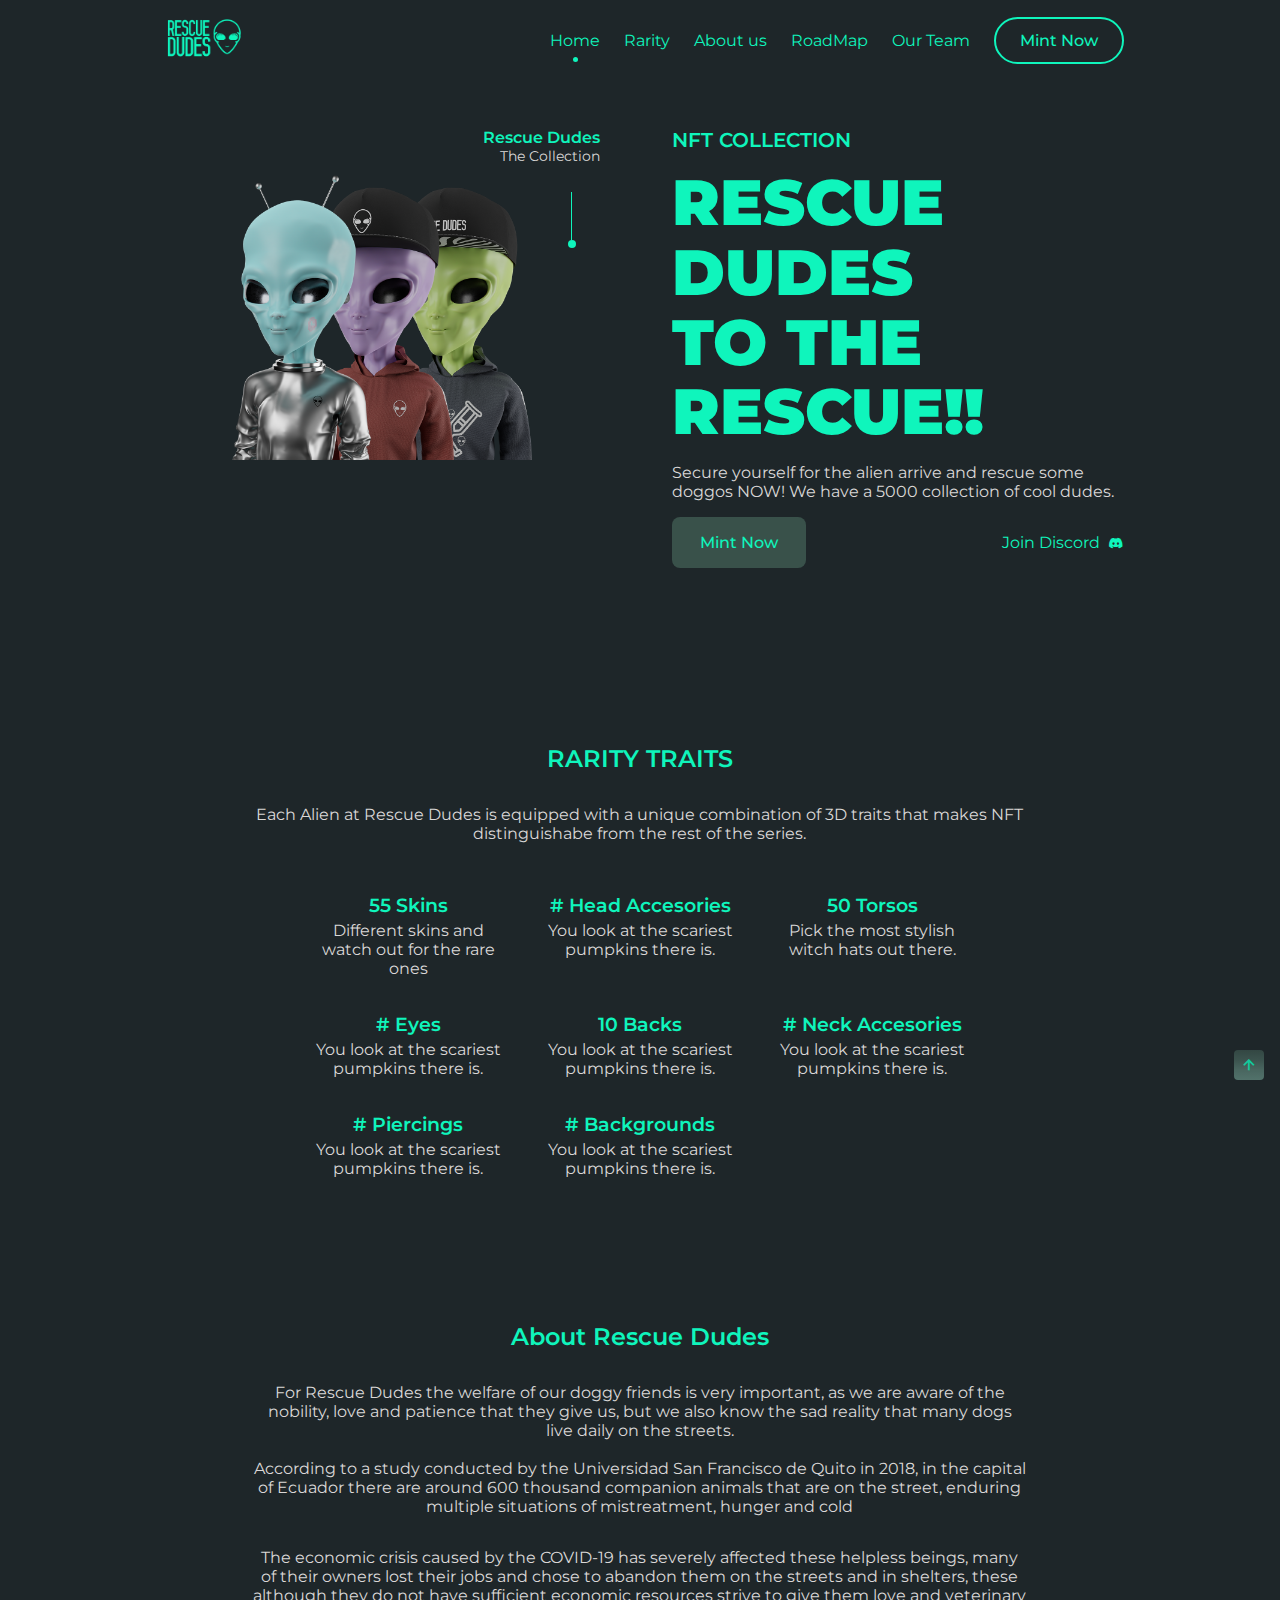
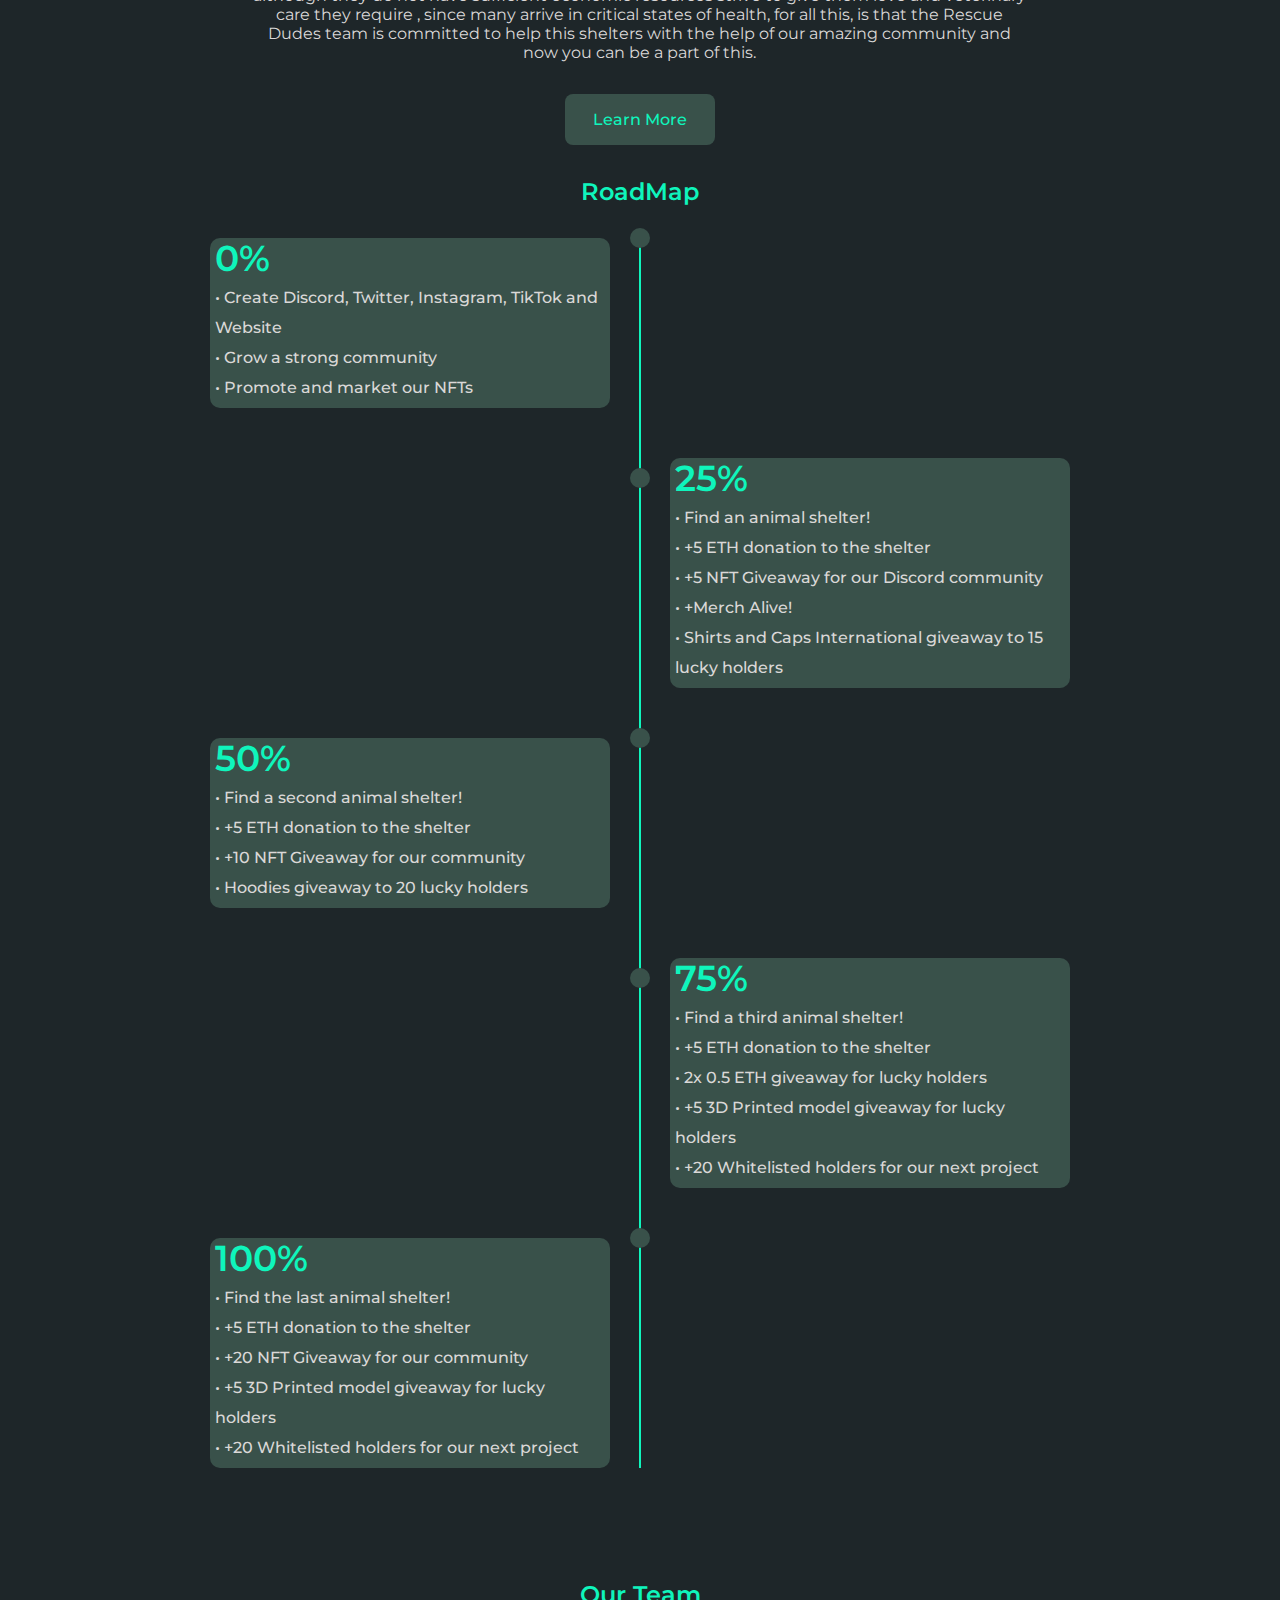
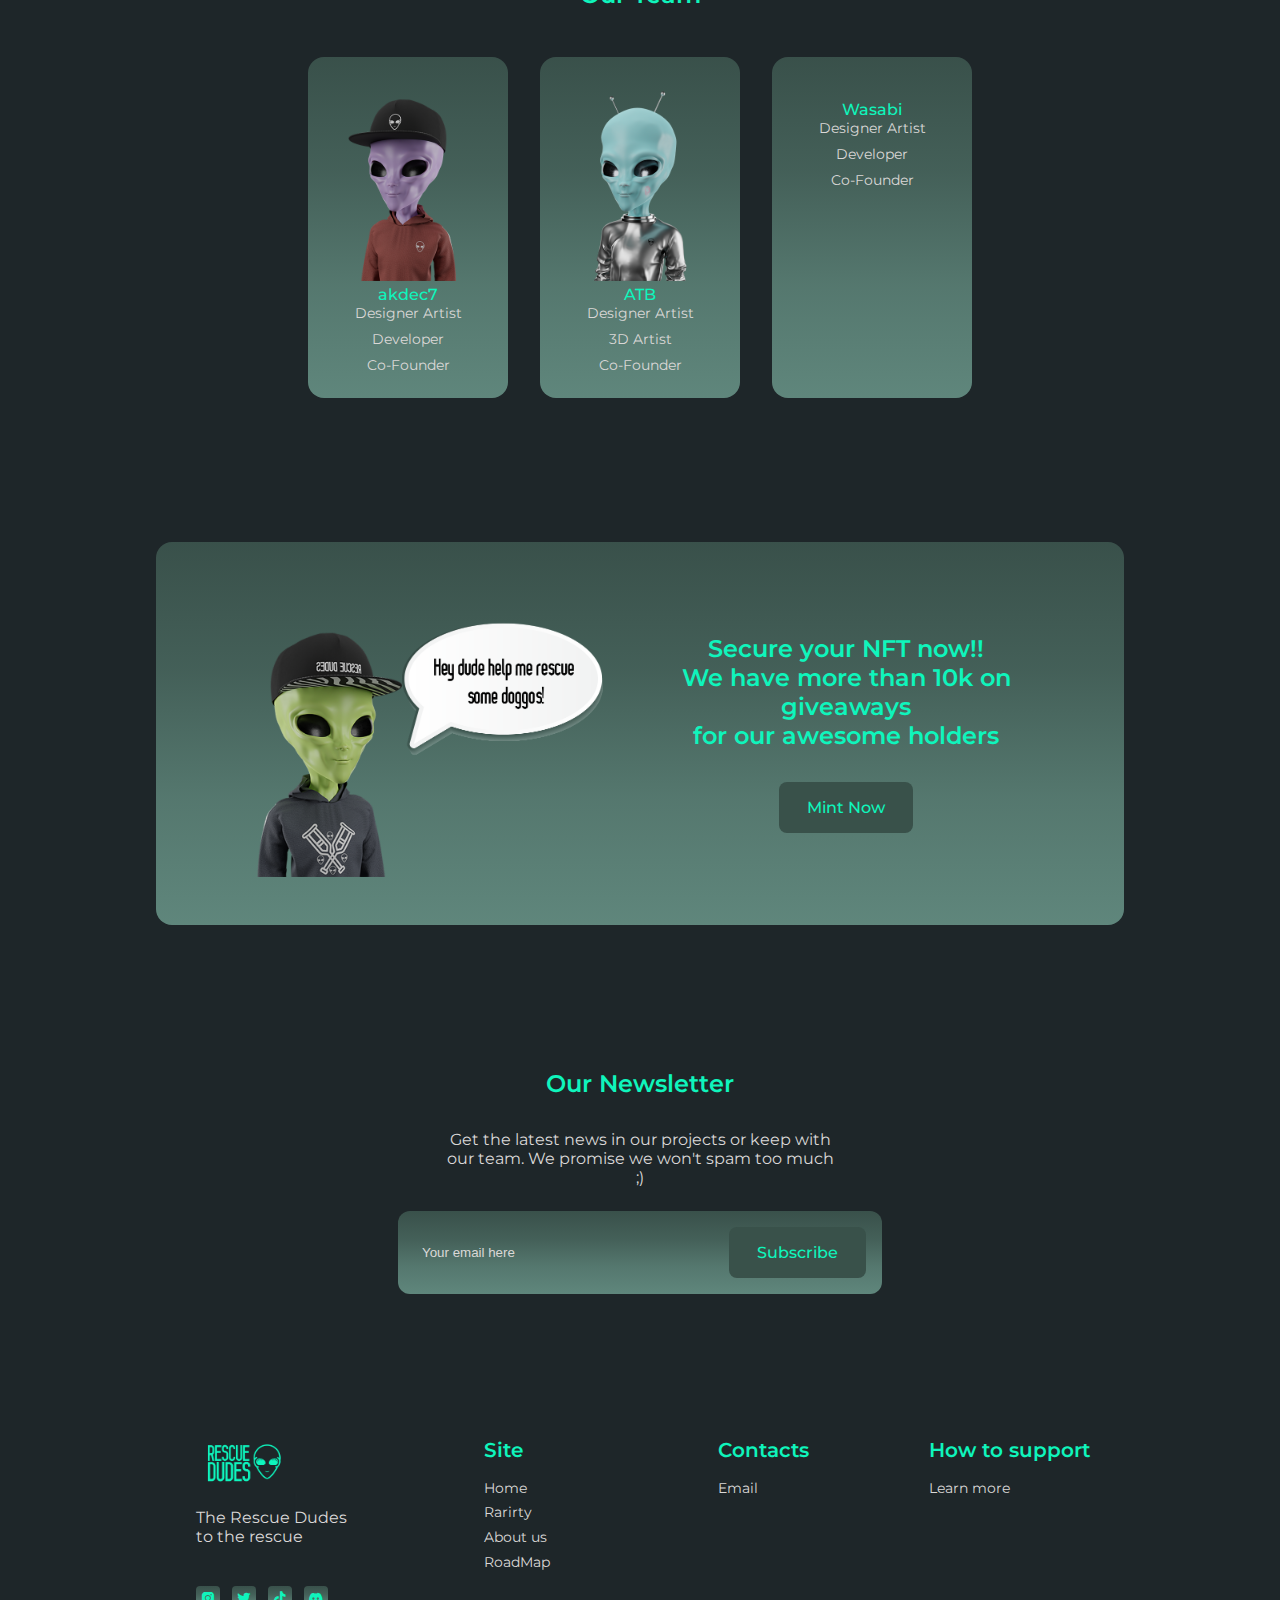
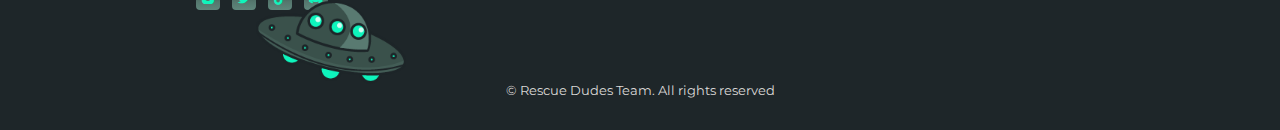
==== index.html @ 00144ed1 "Commited code to the whole page fixed CSS and added JS scripts" ====
<!DOCTYPE html>
    <html lang="en">
    <head>
        <meta charset="UTF-8">
        <meta name="viewport" content="width=device-width, initial-scale=1.0">

        <!--=============== FAVICON ===============-->
        <link rel="shortcut icon" href="assets/img/favicon.png" type="image/x-icon">

        <!--=============== BOXICONS ===============-->
        <link rel="stylesheet" href="https://cdn.jsdelivr.net/npm/boxicons@latest/css/boxicons.min.css">

        <!--=============== SWIPER CSS ===============-->
        <link rel="stylesheet" href="assets/css/swiper-bundle.min.css">

        <!--=============== CSS ===============-->
        <link rel="stylesheet" href="assets/css/styles.css">

        <title>Rescue Dudes NFT - Save the Doggos</title>
    </head>
    <body>
        <!--==================== HEADER ====================-->
        <header class="header" id="header">
          <nav class="nav container">
            <a href="#" class="nav_logo">
              <img src="assets/img/rd_logo1.png" alt="" class="nav_logo-img">
            </a>

            <div class="nav_menu" id="nav-menu">

              <ul class="nav_list">
                <li class="nav_item">
                  <a href="#home" class="nav_link active-link">Home</a>
                </li>
                <li class="nav_item">
                  <a href="#rarity" class="nav_link">Rarity</a>
                </li>
                <li class="nav_item">
                  <a href="#about" class="nav_link">About us</a>
                </li>
                <li class="nav_item">
                  <a href="#roadmap" class="nav_link">RoadMap</a>
                </li>
                <li class="nav_item">
                  <a href="#team" class="nav_link">Our Team</a>
                </li>

                <a href="#" class="button button--ghost">Mint Now</a>
              </ul>

              <div class="nav_close" id="nav-close">
                <i class='bx bx-menu'></i>
              </div>

              <img src="assets/img/nav-img-rd.png" alt="" class="nav_img">

            </div>

            <div class="nav_toggle" id="nav-toggle">
              <i class='bx bx-menu'></i>
            </div>

          </nav>
        </header>

        <main class="main">
            <!--==================== HOME ====================-->
            <section class="home container" id="home">
              <div class="swiper home-swiper">
                  <div class="swiper-wrapper">
                        <section class="swiper-slide">
                            <div class="home_content grid">
                                <div class="home_group">
                                  <img src="assets/img/home-slide1.png" alt="3 rescue Dudes" class="home_img">
                                  <div class="home_indicator"></div>
                                  <div class="home_details-img">
                                    <h4 class="home-details-title">Rescue Dudes</h4>
                                    <span class="home_details-subtitle">The Collection</span>
                                  </div>
                                </div>
                                <div class="home_data">
                                  <h3 class="home_subtitle">NFT Collection</h3>
                                  <h1 class="home_title">RESCUE <br> DUDES <br> TO THE RESCUE!!</h1>
                                  <p class="home_description">Secure yourself for the alien arrive and 
                                    rescue some doggos NOW! We have a 5000 collection of cool dudes.</p>
                                  
                                  <div class="home_buttons">
                                    <a href="#" class="button">Mint Now</a>
                                     <a href="https://discord.com/invite/USWNwmCk5Q" target="_blank" class="button-link button-flex">
                                      Join Discord
                                      <i class='bx bxl-discord-alt'></i> 
                                    </a>

                                  </div>
                                </div>
                            </div>
                        </section>
                      </div>

                  <div class="swiper-pagination"></div>
              </div>
            </section>

            <!--==================== RARITY ====================-->
            <section class="section category" id="rarity">
              <h2 class="section_title">RARITY TRAITS</h2>
              
                <div class="about_container container grid">
                  <div class="about_data">
                    <p class="about_description">Each Alien at Rescue Dudes is equipped with a unique combination 
                       of 3D traits that makes NFT distinguishabe from the rest of the series.
                    </p>
                  </div>
                </div>

              <div class="category_container container grid">
                <div class="category_data">
                  <img src="assets/img/placeholder-trait.png" alt="" class="category_img">
                  <h3 class="category_title">55 Skins</h3>
                  <p class="category_description">Different skins and watch out for the rare ones</p>
                </div>

                <div class="category_data">
                  <img src="assets/img/placeholder-trait.png" alt="" class="category_img">
                  <h3 class="category_title"># Head Accesories</h3>
                  <p class="category_description">You look at the scariest pumpkins there is.</p>
                </div>

                <div class="category_data">
                  <img src="assets/img/placeholder-trait.png" alt="" class="category_img">
                  <h3 class="category_title">50 Torsos</h3>
                  <p class="category_description">Pick the most stylish witch hats out there.</p>
                </div>

                <div class="category_data">
                  <img src="assets/img/placeholder-trait.png" alt="" class="category_img">
                  <h3 class="category_title"># Eyes</h3>
                  <p class="category_description">You look at the scariest pumpkins there is.</p>
                </div>

                <div class="category_data">
                  <img src="assets/img/placeholder-trait.png" alt="" class="category_img">
                  <h3 class="category_title">10 Backs</h3>
                  <p class="category_description">You look at the scariest pumpkins there is.</p>
                </div>

                <div class="category_data">
                  <img src="assets/img/placeholder-trait.png" alt="" class="category_img">
                  <h3 class="category_title"># Neck Accesories</h3>
                  <p class="category_description">You look at the scariest pumpkins there is.</p>
                </div>

                <div class="category_data">
                  <img src="assets/img/placeholder-trait.png" alt="" class="category_img">
                  <h3 class="category_title"># Piercings</h3>
                  <p class="category_description">You look at the scariest pumpkins there is.</p>
                </div>

                <div class="category_data">
                  <img src="assets/img/placeholder-trait.png" alt="" class="category_img">
                  <h3 class="category_title"># Backgrounds</h3>
                  <p class="category_description">You look at the scariest pumpkins there is.</p>
                </div>

              </div>
            </section>

            <!--==================== ABOUT ====================-->
            <section class="section about" id="about">
              <div class="about_container container grid">
                <div class="about_data">
                  <h2 class="section_title about_title">About Rescue Dudes</h2>
                  <p class="about_description">For Rescue Dudes the welfare of our doggy friends is very important, as we are aware of the nobility, love and patience that they give us, but we also know the sad reality that many dogs live daily on the streets.<br><br>According to a study conducted by the Universidad San Francisco de Quito in 2018, in the capital of 
                    Ecuador there are around 600 thousand companion animals that are on the street, enduring multiple situations of mistreatment, hunger and cold
                  </p>
                  <p class="about_description">
                    The economic crisis caused by the COVID-19 has severely affected these helpless beings, many of their owners lost their jobs and chose to abandon them on the streets and in shelters, these although they do not have sufficient economic resources strive to give them love and veterinary care they require , since many arrive
                     in critical states of health, for all this, is that the Rescue Dudes team is committed to help this shelters 
                     with the help of our amazing community and now you can be a part of this.
                  </p>
                  <a href="#" class="button">Learn More</a>
                </div>

                
              </div>
            </section>

            <!--==================== ROADMAP ===========================-->
            <section class="roadmap_section" id="roadmap">
            <h1 class="section_title about_title">RoadMap</h1>
            <div class="container_roadmap">
              
              <div class="roadmap">
                <ul>
                  <li>
                    <div class="roadmap_content">
                      <h2>0%</h2>
                  
                        <p>• Create Discord, Twitter, Instagram, TikTok and Website</p>
                        <p>• Grow a strong community</p>
                        <p>• Promote and market our NFTs</p>
                      
                    </div>
                  </li>

                    <li>
                    <div class="roadmap_content">
                      <h2>25%</h2>
                        <p>• Find an animal shelter!</p>
                        <p>• +5 ETH donation to the shelter</p>
                        <p>• +5 NFT Giveaway for our Discord community</p>
                        <p>• +Merch Alive!</p>
                        <p>• Shirts and Caps International giveaway to 15 lucky holders</p> 
                    </div>
                    </li>

                    <li>
                    <div class="roadmap_content">
                      <h2>50%</h2>
                        <p>• Find a second animal shelter!</p>
                        <p>• +5 ETH donation to the shelter</p>
                        <p>• +10 NFT Giveaway for our community</p>
                        <p>• Hoodies giveaway to 20 lucky holders</p>
                    </div>
                    </li> 
                    
                    <li>
                    <div class="roadmap_content">
                      <h2>75%</h2>
                        <p>• Find a third animal shelter!</p>
                        <p>• +5 ETH donation to the shelter</p>
                        <p>• 2x 0.5 ETH giveaway for lucky holders</p> 
                        <p>• +5 3D Printed model giveaway for lucky holders</p> 
                        <p>• +20 Whitelisted holders for our next project</p>            
                    </div>
                    </li>

                    <li>
                    <div class="roadmap_content">
                      <h2>100%</h2>
                        <p>• Find the last animal shelter!</p>
                        <p>• +5 ETH donation to the shelter</p>
                        <p>• +20 NFT Giveaway for our community</p>
                        <p>• +5 3D Printed model giveaway for lucky holders</p>
                        <p>• +20 Whitelisted holders for our next project</p>
                    </div>
                  </li>

                </ul>
              </div>
            </div>
          </section>
            <!--==================== OUR TEAM ====================-->
            <section class="section trick" id="team">
                <h2 class="section_title">Our Team</h2>

                <div class="trick_container container grid">
                    <div class="trick_content">
                      <img src="assets/img/akdec7.png" alt="" class="trick_img">
                      <h3 class="trick_title">akdec7</h3>
                      <span class="trick_subtitle">Designer Artist</span>
                      <span class="trick_subtitle">Developer</span>
                      <span class="trick_subtitle">Co-Founder</span>
                      

                      <button class="button trick_button">
                        <a class=""href="https://twitter.com/akdec7" target="_blank"><i class='bx bxl-twitter'></i></a>
                      </button>
                    </div>

                    <div class="trick_content">
                      <img src="assets/img/ATB.png" alt="" class="trick_img">
                      <h3 class="trick_title">ATB</h3>
                      <span class="trick_subtitle">Designer Artist</span>
                      <span class="trick_subtitle">3D Artist</span>
                      <span class="trick_subtitle">Co-Founder</span>

                      <button class="button trick_button">
                         <i class='bx bxl-twitter' ></i>
                      </button>
                    </div>

                    <div class="trick_content">
                      <img src="assets/img/wasabi.png" alt="" class="trick_img">
                      <h3 class="trick_title">Wasabi</h3>
                      <span class="trick_subtitle">Designer Artist</span>
                      <span class="trick_subtitle">Developer</span>
                      <span class="trick_subtitle">Co-Founder</span>

                      <button class="button trick_button">
                        <i class='bx bxl-twitter'></i>
                      </button>
                    </div>
                     
                
                    
                </div>
            </section>

            <!--==================== DISCOUNT ====================-->
            <section class="section discount">
              <div class="discount_container container grid">
                  <div class="discount_data">
                    <h2 class="discount_title">Secure your NFT now!! <br> We have more than 10k on giveaways<br> for our awesome holders</h2>
                    <a href="#" class="button">Mint Now</a>
                  </div>
                  <img src="assets/img/cta-1.png" alt="" class="discount_img">
              </div>
            </section>

            <!--==================== OUR NEWSLETTER ====================-->
            <section class="section newsletter">
              <div class="newsletter_container container">
                <h2 class="section_title">Our Newsletter</h2>
                <p class="newsletter_description">
                  Get the latest news in our projects or keep with our team. 
                  We promise we won't spam too much ;)
                </p>

                <form action="" class="newsletter_form">
                  <input type="email" placeholder="Your email here" class="newsletter_input">
                  <button class="button">Subscribe</button>
                </form>
              </div>
            </section>
        </main>

        <!--==================== FOOTER ====================-->
        <footer class="footer section">
          <div class="footer_container container grid">
            <div class="footer_content">
               <a href="#home" class="footer_logo">
                 <img src="assets/img/rd_logo1.png" alt="" class="footer_logo-img">
               </a>

               <p class="footer_description">The Rescue Dudes <br>to the rescue</p>
               
               <div class="footer_social">

                 <a href="" target="_blank" class="footer_social-link">
                  <i class='bx bxl-instagram-alt'></i>
                 </a>

                 <a href="" target="_blank" class="footer_social-link">
                  <i class='bx bxl-twitter'></i>
                 </a>

                 <a href="" target="_blank" class="footer_social-link">
                  <i class='bx bxl-tiktok'></i>
                 </a>

                 <a href="" target="_blank" class="footer_social-link">
                  <i class='bx bxl-discord-alt'></i>
                 </a>

               </div>
            </div>
            <div class="footer_content">
              <h3 class="footer_title">Site</h3>

              <ul class="footer_links">
                
                <li>
                    <a href="#" class="footer_link">Home</a>
                </li>

                <li>
                  <a href="#" class="footer_link">Rarirty</a>
                </li>

                <li>
                  <a href="#" class="footer_link">About us</a>
                </li>

              <li>
                <a href="#" class="footer_link">RoadMap</a>
              </li>
              </ul>

              
            </div>
            <div class="footer_content">
              <h3 class="footer_title">Contacts</h3>

              <ul class="footer_links">
                
                <li>
                    <a href="#" class="footer_link">Email</a>
                </li>
              </ul>

              
            </div>

            <div class="footer_content">
              <h3 class="footer_title">How to support</h3>

              <ul class="footer_links">
                
                <li>
                    <a href="#" class="footer_link">Learn more</a>
                </li>
              </ul>

              
            </div>
          </div>

          <span class="footer_copy">&#169; Rescue Dudes Team. All rights reserved</span>
               <img src="assets/img/footer-img2.png" alt="" class="footer_img-two">
        </footer>

        <!--=============== SCROLL UP ===============-->
        <a href="#" class="scrollup" id="scroll-up">
          <i class='bx bx-up-arrow-alt scrollup-icon' ></i>
        </a>

        <!--=============== SCROLL REVEAL ===============-->
        <script src=""></script>

        <!--=============== SWIPER JS ===============-->
        <script src="assets/js/swiper-bundle.min.js"></script>

        <!--=============== MAIN JS ===============-->
        <script src="assets/js/main.js"></script>
    </body>
</html>
---- assets/css/styles.css ----
/*=============== GOOGLE FONTS ===============*/
@import url('https://fonts.googleapis.com/css2?family=Montserrat:wght@400;500;600;900&display=swap');

/*=============== VARIABLES CSS ===============*/
:root {
  --header-height: 3.5rem;

  /*========== Colors ==========*/
  --hue: 14;
  --first-color: hsl(164, 17%, 27%);
  --first-color-alt: hsl(164, 17%, 32%);
  --title-color: hsl(165, 92%, 51%);
  --text-color: hsl(var(--hue), 4%, 85%);
  --text-color-light: hsl(var(--hue), 4%, 55%);
  --body-color:  hsl(196, 16%, 14%);
  --container-color:linear-gradient(hsl(164, 17%, 27%), hsl(164, 17%, 32%), hsl(164, 17%, 40%), hsl(164, 17%, 45%)); 

  /*========== Font and typography ==========*/
  --body-font: 'Montserrat', sans-serif;
  --biggest-font-size: 2rem;
  --h1-font-size: 1.5rem;
  --h2-font-size: 1.25rem;
  --h3-font-size: 1rem;
  --normal-font-size: .938rem;
  --small-font-size: .813rem;
  --smaller-font-size: .75rem;

  /*========== Font weight ==========*/
  --font-medium: 500;
  --font-semi-bold: 600;
  --font-black: 900;

  /*========== Margin Bottom ==========*/
  --mb-0-25: .25rem;
  --mb-0-5: .5rem;
  --mb-0-75: .75rem;
  --mb-1: 1rem;
  --mb-1-5: 1.5rem;
  --mb-2: 2rem;
  --mb-2-5: 2.5rem;

  /*========== z index ==========*/
  --z-tooltip: 10;
  --z-fixed: 100;
}

/* Responsive typography */
@media screen and (min-width: 992px) {
  :root {
    --biggest-font-size: 4rem;
    --h1-font-size: 2.25rem;
    --h2-font-size: 1.5rem;
    --h3-font-size: 1.25rem;
    --normal-font-size: 1rem;
    --small-font-size: .875rem;
    --smaller-font-size: .813rem;
  }
}

/*=============== BASE ===============*/
*{
  box-sizing: border-box;
  padding: 0;
  margin: 0;
}

html{
  scroll-behavior: smooth;
}

body{
  margin: var(--header-height) 0 0 0;
  font-family: var(--body-font);
  font-size: var(--normal-font-size);
  background: var(--body-color);
  color: var(--text-color);
}

h1,h2,h3,h4{
  color: var(--title-color);
  font-weight: var(--font-semi-bold);
}

ul{
  list-style: none;
}

a{
  text-decoration: none;
}

img{
  max-width: 100%;
  height: auto;
}

button,
input{
  border: none;
  outline: none;
}

button{
  cursor: pointer;
  font-family: var(--body-font);
  font-size: var(--normal-font-size);
}

/*=============== REUSABLE CSS CLASSES ===============*/
.section {
  padding: 4.5rem 0 2rem;
}

.section_title{
  font-size: var(--h2-font-size);
  margin-bottom: var(--mb-2);
  text-align: center;
}

/*=============== LAYOUT ===============*/
.container{
  max-width: 968px;
  margin-left: var(--mb-1-5);
  margin-right: var(--mb-1-5);
}

.grid{
  display: grid;
}

.main{
  overflow: hidden; /*For animation*/
}

/*=============== HEADER ===============*/
.header {
  width: 100%;
  background: var(--body-color);
  position: fixed;
  top: 0;
  left: 0;
  z-index: var(--z-fixed);
}
/*=============== NAV ================*/
.nav {
  height: var(--header-height);
  display: flex;
  justify-content: space-between;
  align-items: center;
}

.nav_logo {
  display: flex;
  align-items: center;
  column-gap: .5rem;
  font-weight: var(--font-medium);
}

.nav_logo-img{
  width: 6rem;
}

.nav_link,
.nav_logo,
.nav_toggle,
.nav_close {
  color: var(--title-color);
}

.nav_toggle{
  font-size: 1.25rem;
  cursor: pointer;
}

@media screen and (max-width: 767px) {
  .nav_menu{
    position: fixed;
    width: 100%;
    background: var(--container-color);
    top: -150%;
    left: 0;
    padding: 3.5rem 0;
    transition: .4s;
    z-index: var(--z-fixed);
    border-radius: 0 0 1.5rem 1.5rem;
  }
}

.nav_img {
  width: 100px;
  position: absolute;
  top: 0;
  left: 0;
}

.nav_close {
  font-size: 1.8rem;
  position: absolute;
  top: .5rem;
  right: .7rem;
  cursor: pointer;
}

.nav_list {
  display: flex;
  flex-direction: column;
  align-items: center;
  row-gap: 1.5rem;
}

.nav_link {
  text-transform: uppercase;
  font-weight: var(--font-black);
  transition: .4s;
}

.nav_link:hover {
  color: var(--text-color);
}


/* Show menu */
.show-menu{
  top: 0;
}

/* Change background header */
.scroll-header {
  background: var(--container-color);

}

/* Active link */
.active-link {
  position: relative;
}

.active-link::before {
  content: '';
  position: absolute;
  bottom: -.75rem;
  left: 45%;
  width: 5px;
  height: 5px;
  background-color: var(--title-color);
  border-radius: 50%;

}

/*=============== HOME ===============*/
.home_content {
  row-gap: 1rem;
}

.home_group{
  display: grid;
  position: relative;
  padding-top: 2rem;
}

.home_img{
  height: 250px;
  justify-self: center; 
}

.home_indicator{
  width: 8px;
  height: 8px;
  background-color: var(--title-color);
  border-radius: 50%;
  position: absolute;
  top: 7rem;
  right: 2rem; 
}

.home_indicator::after{
  content: '';
  position: absolute;
  width: 1px;
  height: 48px;
  background-color: var(--title-color);
  top: -3rem;
  right: 45%; 
}

.home_details-img {
  position: absolute;
  right: .5rem;  
}

.home_details-title,
.home_details-subtitle {
  display: block;
  font-size: var(--small-font-size);
  text-align: right;
}

.home_subtitle{
  font-size: var(--h3-font-size);
  text-transform: uppercase;
  margin-bottom: var(--mb-1);
}

.home_title {
  font-size: var(--biggest-font-size);
  font-weight: var(--font-black);
  line-height: 109%;
  margin-bottom: var(--mb-1);
}

.home_description {
  margin-bottom: var(--mb-1);
}

.home_buttons {
  display: flex;
  justify-content: space-between;
}
/* Swiper Class */
.swiper-pagination{
  position: initial;
  margin-top: var(--mb-1);
}

.swiper-pagination-bullet{
  width: 5px;
  height: 5px;
  background-color: var(--title-color);
  opacity: 1;
}

.swiper-pagination-horizontal.swiper-pagination-bullets .swiper-pagination-bullet {

  margin: 0 .5rem;
}

.swiper-pagination-bullet-active {
  width: 1.5rem;
  height: 5px;
  border-radius: .5rem;
}
/*=============== BUTTONS ===============*/
.button {
  display: inline-block;
  background-color: var(--first-color);
  color: var(--title-color);
  padding: 1rem 1.75rem;
  border-radius: .5rem;
  font-weight: var(--font-medium);
  transition: .3s;
}

.button:hover{
  background-color: var(--first-color-alt);
}

.button_icon {
  font-size: 1.25rem;
}

.button--ghost {
  border: 2px solid;
  background-color: transparent;
  border-radius: 3rem;
  padding: .75rem 1.5rem;
}

.button--ghost:hover{
  background: none;
}

.button-link {
  color: var(--title-color);  
}

.button-flex{
  display: inline-flex;
  align-items: center;
  column-gap: .5rem; 
}

/*=============== CATEGORY ===============*/
.category_container {
  grid-template-columns: repeat(2, 1fr);
  gap: 1rem 2rem ;
}

.category_data {
  text-align: center;
}

.category_img {
  width: 120px;
  margin-bottom: var(--mb-0-75);
  transition: .3s;
}

.category_title {
  margin-bottom: var(--mb-0-25);
}

.category_data:hover .category_img {
  transform: translateY(-.5rem);

}

/*=============== ABOUT ===============*/
.about_container {
  row-gap: 2rem;
}

.about_data{
  text-align: center;
}

.about_description {
  margin-bottom: var(--mb-2);
}

.about_img {
  width: 200px;
  justify-self: center;
}

/*=============== ROADMAP ===============*/
.container_roadmap {
  width: 100%;
  display: flex;
  align-items: center;
  justify-content: center;
}

.roadmap {
  width: 80%;
  height: auto;
  max-width: 800px;
  margin: 0 auto;
  position: relative;
}
.roadmap ul li {
  padding: 5px;
  background-color: var(--first-color);
  border-radius: 10px;
  margin-bottom: 20px;
}

.roadmap ul li:last-child {
  margin-bottom: 0;
}

.roadmap_content h2 {
  font-size: var(--h1-font-size);
  font-weight: 600;
  line-height: 30px;
  margin-bottom: 10px;
}

.roadmap_content p {
  font-size: var(--normal-font-size);
  line-height: 30px;
  font-weight: var(--font-medium);
}

@media only screen and (min-width: 768px) {
  .roadmap::before {
    content: '';
    position: absolute;
    height: 100%;
    width: 2px;
    left: 50%;
    transform: translate(-50%);
    background-color: var(--title-color);
  }
  .roadmap ul li {
    width: 50%;
    margin-bottom: 50px;
    position: relative;
  }

  .roadmap ul li:nth-child(odd){
    float: left;
    clear: right;
    transform: translateX(-30px);
  }

  .roadmap ul li:nth-child(even){
    float: right;
    clear: left;
    transform: translateX(30px);
  }

  .roadmap ul li::after {
    content: '';
    position: absolute;
    height: 20px;
    width: 20px;
    background-color: var(--first-color);
    border-radius: 50%;
    top: 0; 
  }

  .roadmap ul li:nth-child(odd)::after {
    transform: translate(50%, -50%);
    right: -30px;
  }
  .roadmap ul li:nth-child(even)::after {
    transform: translate(-50%, 50%);
    left: -30px;
  }
  

} 

/*=============== OUR TEAM ===============*/
.trick_container{
  grid-template-columns: repeat(2, 1fr);
  gap: 1.5rem;
  padding-top: 1rem;
}

.trick_content {
  position: relative;
  background: var(--container-color);
  border-radius: 1rem;
  padding: 1.5rem 0 1rem 0;
  text-align: center;
  overflow: hidden;
}

.trick_img {
 
  transition: .3s;
}

.trick_subtitle,
.trick_price {
  display: block;
}

.trick_subtitle {
  font-size: var(--small-font-size);
  margin-bottom: var(--mb-0-5);
}

.trick_title,
.trick_price {
  color: var(--title-color);
  font-weight: var(--font-medium);
  font-size: var(--normal-font-size);
}

.trick_button {
  display: inline-flex;
  padding: .5rem; 
  border-radius: .25rem .25rem .75rem .25rem;
  position: absolute;
  right: -3rem;
  bottom: 0;
  color: var(--title-color);
}

.trick_button{
  font-size: 1.25rem;
  color: var(--title-color);
}

.trick_content:hover .trick_img {
  transform: translateY(-.5rem);

}

.trick_content:hover .trick_button {
  right: 0; 
}
/*=============== DISCOUNT ===============*/
.discount_container {
  background: var(--container-color);
  border-radius: 1rem;
  padding: 2.5rem 0 1.5rem;
  row-gap: .75rem;
}

.discount_data {
  text-align: center;
}

.discount_title{
  font-size: var(--h2-font-size);
  margin-bottom: var(--mb-2);
}
.discount_img {
  width: 200px;
  justify-self: center;
}
/*=============== NEWSLETTER ===============*/
.newsletter_description {
  text-align: center;
  margin-bottom: var(--mb-1-5);
}

.newsletter_form {
  background: var(--container-color);
  padding: 1rem;
  display: flex;
  justify-content: space-between;
  border-radius: .75rem;
}

.newsletter_input {
  width: 70%;
  padding: 0 .5rem;
  background: none;
  color: var(--title-color);
}

.newsletter_input::placeholder{
  color: var(--text-color);
}



/*=============== FOOTER ===============*/
.footer{
  position: relative;
  overflow: hidden;
}

.footer_img-one,
.footer_img-two{
  position: absolute;
  transition: .3s;
}

.footer_img-one{
  width: 100px;
  top: 6rem; 
  right: -2rem;
}

.footer_img-two{
  width: 150px;
  bottom: 4rem; 
  right: 4rem;
}

.footer_img-one:hover,
.footer_img-two:hover {
  transform: translateY(-.5rem);
}

.footer_container{
  row-gap: 2rem;
}

.footer_logo {
  display: flex;
  align-items: center;
  column-gap: .5rem;
  margin-bottom: var(--mb-1);
  font-weight: var(--font-medium);
  color: var(--title-color);
}

.footer_logo-img{
  width: 6rem;  
}

.footer_description {
  margin-bottom: var(--mb-2-5);
}

.footer_social{
  display: flex;
  column-gap: .75rem;
}

.footer_social-link {
  display: inline-flex;
  background: var(--container-color);
  padding: .25rem;
  border-radius: .25rem;
  color: var(--title-color);
  font-size: 1rem;
}

.footer_social-link:hover{
  background: var(--body-color);
}

.footer_title {
  font-size: var(--h3-font-size);
  margin-bottom: var(--mb-1);
}

.footer_links {
  display: grid;
  row-gap: .35rem;
}

.footer_link {
  font-size: var(--small-font-size);
  color: var(--text-color);
  transition: .3s;
}

.footer_link:hover {
  color: var(--title-color);
}

.footer_copy {
  display: block;
  text-align: center;
  font-size: var(--smaller-font-size);
  margin-top: 4.5rem;
}
/*=============== SCROLL UP ===============*/
.scrollup {
  position: fixed;
  background: var(--container-color);
  right: 1rem;
  bottom: -20%;
  display: inline-flex;
  padding: .3rem;
  border-radius: .25rem;
  z-index: var(--z-tooltip);
  opacity: .8;
  transition: .4s;  
}

.scrollup-icon {
  font-size: 1.25rem;
  color: var(--title-color);
}

.scrollup:hover {
  background: var(--container-color);
  opacity: 1;
}

/* Show Scroll Up*/
 .show-scroll{
  bottom: 3rem;
 } 

/*=============== SCROLL BAR ===============*/
::-webkit-scrollbar {
  width: 0.6rem; 
  background: #413e3e;
}

::-webkit-scrollbar-thumb {
  background: #272525;
  border-radius: .5rem;
}

/*===============  BREAKPOINTS ===============*/
/* For small devices */
@media screen and (max-width: 320px){
  .container {
    margin-left: var(--mb-1);
    margin-right: var(--mb-1);
  }

  .home_img {
    height: 200px;
  } 
  .home_buttons {
    flex-direction: column;
    width: max-content;
    row-gap: 1rem;
  }
  .category_container,
  .trick_container{
    grid-template-columns: 8fr;
    justify-content: center;
  }
  

}

/* For medium devices */
@media screen and (min-width: 576px){
  .about_container{
    grid-template-columns: .8fr;
    justify-content: center;
  }
  .newsletter_container {
    display: grid;
    grid-template-columns: .7fr;
    justify-content: center;
  }
  .newsletter_description {
padding: 0 3rem;
  }
}

@media screen and (min-width: 767px) {
  body {
    margin: 0;
  }

  .section {
    padding: 7rem 0 2rem;
  }

  .nav{
    height: calc(var(--header-height) + 1.5rem);
  }

  .nav_img,
  .nav_close,
  .nav_toggle {
    display: none;
  }

  .nav_list {
    flex-direction: row;
    column-gap: 1.5rem;
  }
  
  .nav_link {
    text-transform: initial;
    font-weight: initial;
  }

  .home_content {
    padding: 8rem 0 2rem;
    grid-template-columns: repeat(2, 1fr);
    gap: 4rem;
  }

  .home_img {
    height: 300px;
  }

  .swiper-pagination {
    margin-top: var(--mb-2);
  }

  .category_container {
    grid-template-columns: repeat(3, 200px);
    justify-content: center;
  }

  .trick_container {
    grid-template-columns: repeat(3, 200px);
    justify-content: center;
    gap: 2rem;
  }

  .discount_container {
    grid-template-columns: repeat(2, 2fr);
    justify-content: center;
    align-items: center;
    column-gap: 3rem;
    padding: 3rem 0;
}

.discount_img {
  width: 400px;
  margin-left: 6rem;
  order: -1;
}
.discount_data {
  padding-right: 6rem;
}

.newsletter_container {
  grid-template-columns: .5fr;
}

.footer_container {
  grid-template-columns: repeat(4, 1fr);
  justify-items: center;
  column-gap: 1rem;
}

.footer_img-two{
  right: initial;
  bottom: 0;
  left: 20%;
}
}


/* For large devices */
@media screen and (min-width: 992px) {
  .container {
    margin-left: auto;
    margin-right: auto;
  }
  
}
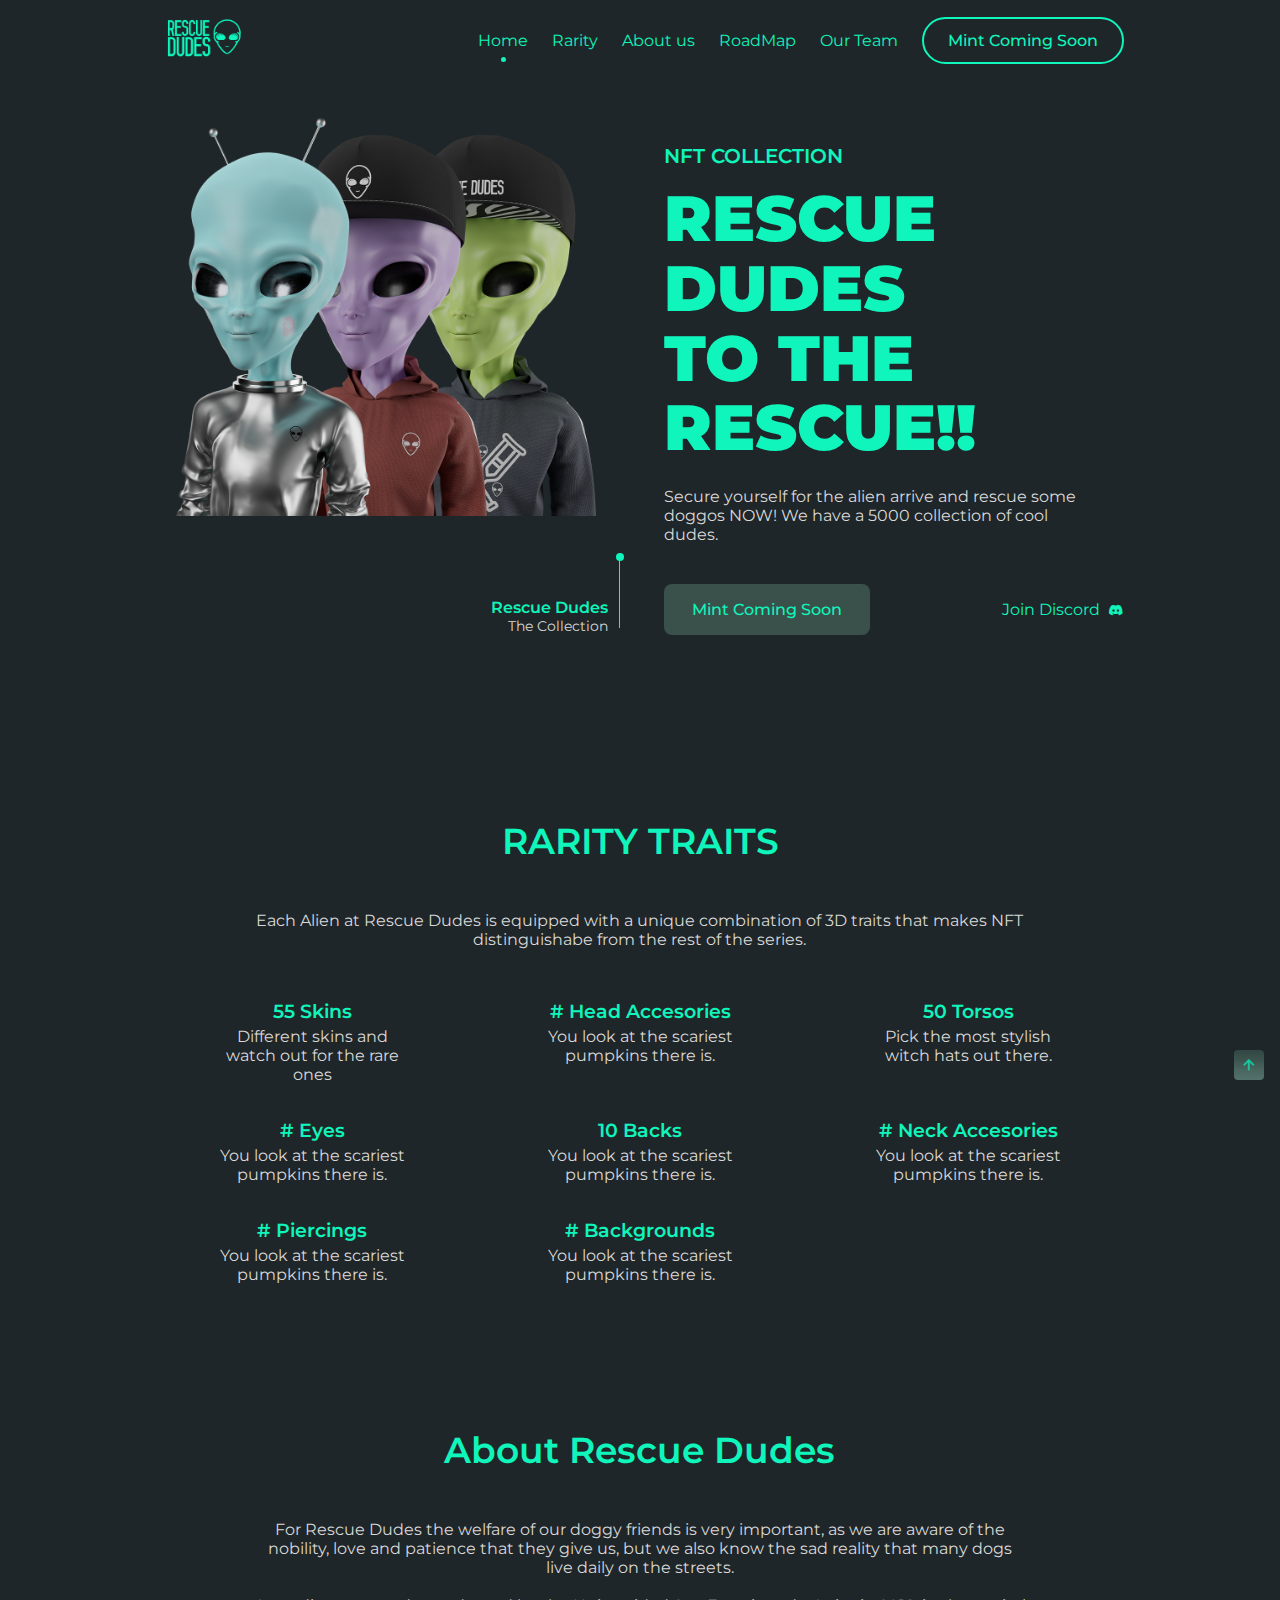
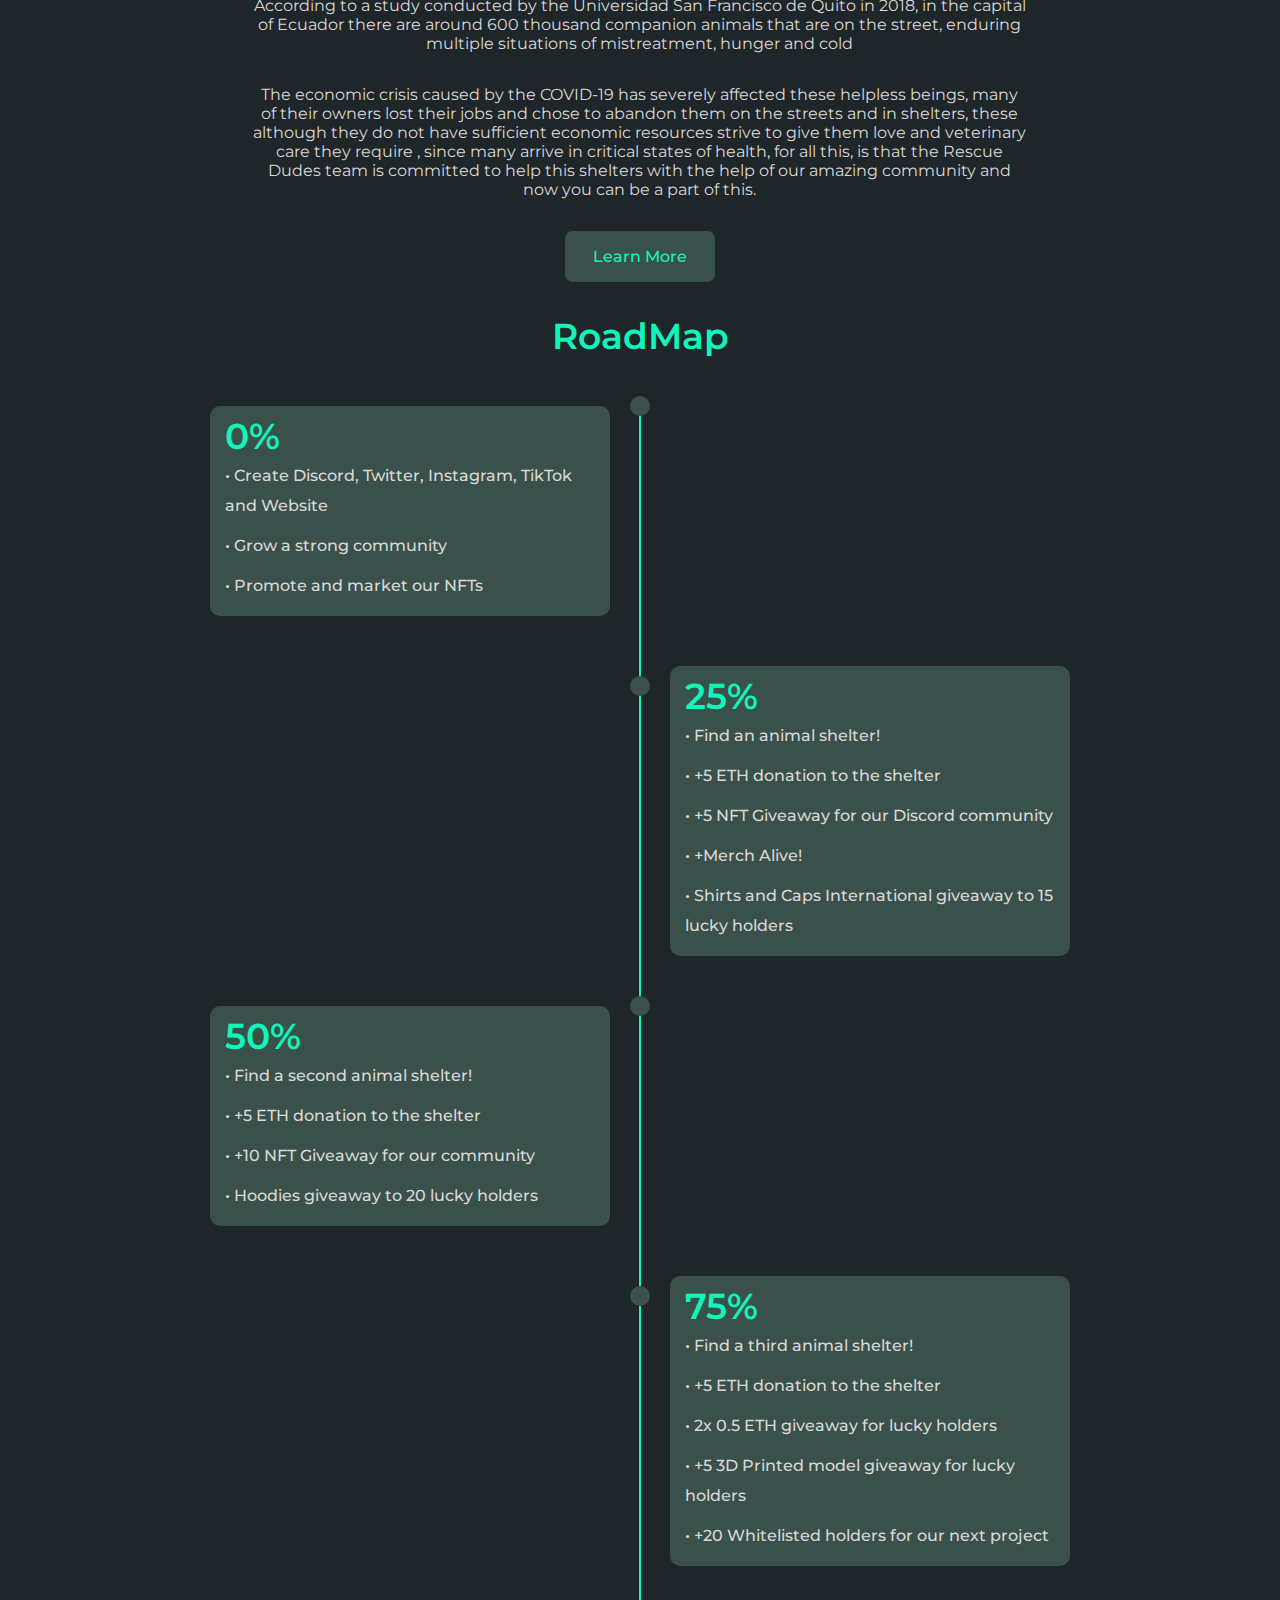
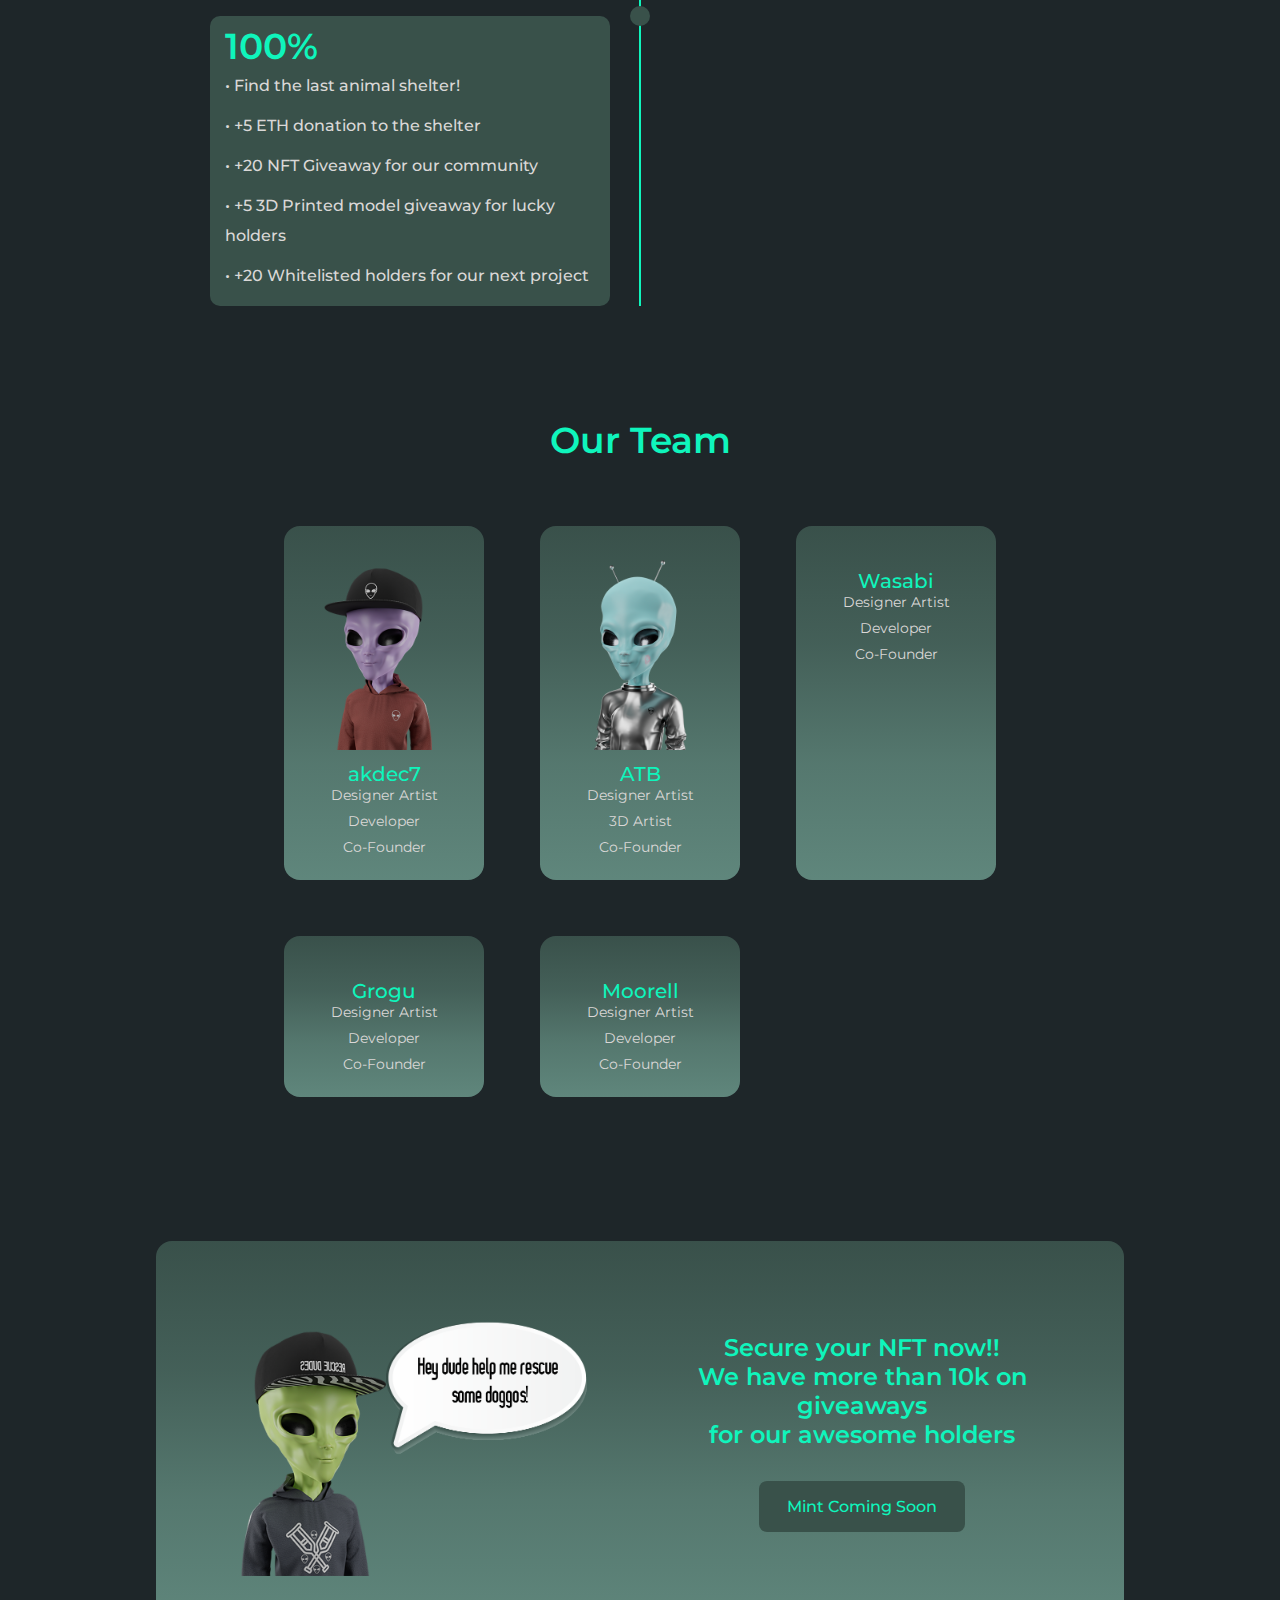
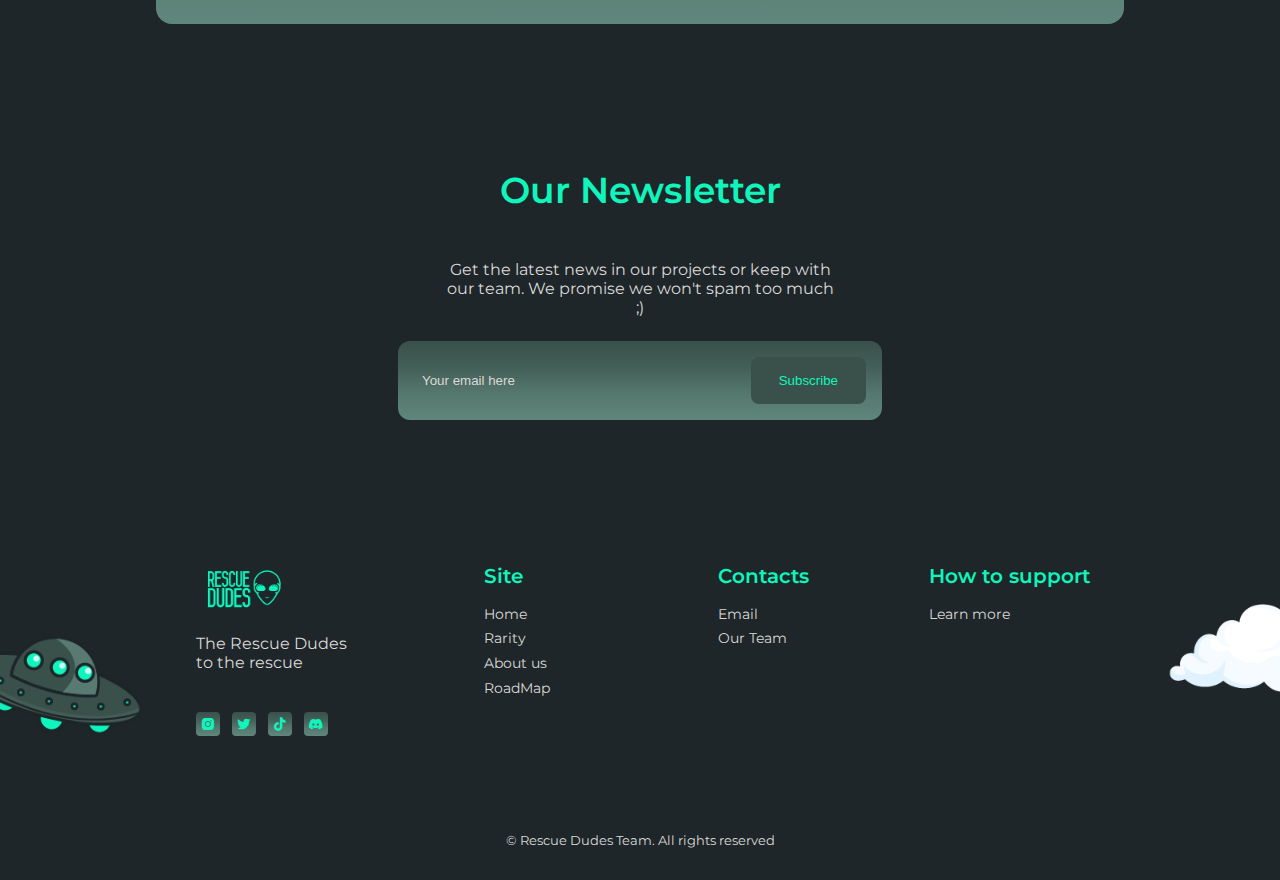
==== commit e23e37d6: "Finished page added scroll reveal" ====
--- a/index.html
+++ b/index.html
@@ -45,7 +45,7 @@
                   <a href="#team" class="nav_link">Our Team</a>
                 </li>
 
-                <a href="#" class="button button--ghost">Mint Now</a>
+                <a href="#" class="button button--ghost">Mint Coming Soon</a>
               </ul>
 
               <div class="nav_close" id="nav-close">
@@ -85,7 +85,7 @@
                                     rescue some doggos NOW! We have a 5000 collection of cool dudes.</p>
                                   
                                   <div class="home_buttons">
-                                    <a href="#" class="button">Mint Now</a>
+                                    <a href="#" class="button">Mint Coming Soon</a>
                                      <a href="https://discord.com/invite/USWNwmCk5Q" target="_blank" class="button-link button-flex">
                                       Join Discord
                                       <i class='bx bxl-discord-alt'></i> 
@@ -187,13 +187,13 @@
 
             <!--==================== ROADMAP ===========================-->
             <section class="roadmap_section" id="roadmap">
-            <h1 class="section_title about_title">RoadMap</h1>
+            <h1 class="section_title about_title roadmap_data">RoadMap</h1>
             <div class="container_roadmap">
               
               <div class="roadmap">
                 <ul>
                   <li>
-                    <div class="roadmap_content">
+                    <div class="roadmap_content_l">
                       <h2>0%</h2>
                   
                         <p>• Create Discord, Twitter, Instagram, TikTok and Website</p>
@@ -204,7 +204,7 @@
                   </li>
 
                     <li>
-                    <div class="roadmap_content">
+                    <div class="roadmap_content_r">
                       <h2>25%</h2>
                         <p>• Find an animal shelter!</p>
                         <p>• +5 ETH donation to the shelter</p>
@@ -215,7 +215,7 @@
                     </li>
 
                     <li>
-                    <div class="roadmap_content">
+                    <div class="roadmap_content_l">
                       <h2>50%</h2>
                         <p>• Find a second animal shelter!</p>
                         <p>• +5 ETH donation to the shelter</p>
@@ -225,7 +225,7 @@
                     </li> 
                     
                     <li>
-                    <div class="roadmap_content">
+                    <div class="roadmap_content_r">
                       <h2>75%</h2>
                         <p>• Find a third animal shelter!</p>
                         <p>• +5 ETH donation to the shelter</p>
@@ -236,7 +236,7 @@
                     </li>
 
                     <li>
-                    <div class="roadmap_content">
+                    <div class="roadmap_content_l">
                       <h2>100%</h2>
                         <p>• Find the last animal shelter!</p>
                         <p>• +5 ETH donation to the shelter</p>
@@ -264,10 +264,10 @@
                       
 
                       <button class="button trick_button">
-                        <a class=""href="https://twitter.com/akdec7" target="_blank"><i class='bx bxl-twitter'></i></a>
+                        <a class="button_social"href="https://twitter.com/akdec7" target="_blank"><i class='bx bxl-twitter'></i></a>
                       </button>
                     </div>
-
+                    
                     <div class="trick_content">
                       <img src="assets/img/ATB.png" alt="" class="trick_img">
                       <h3 class="trick_title">ATB</h3>
@@ -276,10 +276,10 @@
                       <span class="trick_subtitle">Co-Founder</span>
 
                       <button class="button trick_button">
-                         <i class='bx bxl-twitter' ></i>
+                        <a class="button_social" href="https://twitter.com/PAblo_Atb" target="_blank"><i class='bx bxl-twitter'></i></a>
                       </button>
                     </div>
-
+                    
                     <div class="trick_content">
                       <img src="assets/img/wasabi.png" alt="" class="trick_img">
                       <h3 class="trick_title">Wasabi</h3>
@@ -288,7 +288,31 @@
                       <span class="trick_subtitle">Co-Founder</span>
 
                       <button class="button trick_button">
-                        <i class='bx bxl-twitter'></i>
+                        <a class="button_social" href="https://twitter.com/hcabrera_92" target="_blank"><i class='bx bxl-twitter'></i></a>
+                      </button>
+                    </div>
+
+                    <div class="trick_content">
+                      <img src="assets/img/wasabi.png" alt="" class="trick_img">
+                      <h3 class="trick_title">Grogu</h3>
+                      <span class="trick_subtitle">Designer Artist</span>
+                      <span class="trick_subtitle">Developer</span>
+                      <span class="trick_subtitle">Co-Founder</span>
+
+                      <button class="button trick_button">
+                        <a class="button_social" href="https://twitter.com/KARLES95" target="_blank"><i class='bx bxl-twitter'></i></a>
+                      </button>
+                    </div>
+
+                    <div class="trick_content">
+                      <img src="assets/img/wasabi.png" alt="" class="trick_img">
+                      <h3 class="trick_title">Moorell</h3>
+                      <span class="trick_subtitle">Designer Artist</span>
+                      <span class="trick_subtitle">Developer</span>
+                      <span class="trick_subtitle">Co-Founder</span>
+
+                      <button class="button trick_button">
+                        <a class="button_social" href="https://twitter.com/hcabrera_92" target="_blank"><i class='bx bxl-twitter'></i></a>
                       </button>
                     </div>
                      
@@ -302,7 +326,7 @@
               <div class="discount_container container grid">
                   <div class="discount_data">
                     <h2 class="discount_title">Secure your NFT now!! <br> We have more than 10k on giveaways<br> for our awesome holders</h2>
-                    <a href="#" class="button">Mint Now</a>
+                    <a href="#" class="button">Mint Coming Soon</a>
                   </div>
                   <img src="assets/img/cta-1.png" alt="" class="discount_img">
               </div>
@@ -316,10 +340,10 @@
                   Get the latest news in our projects or keep with our team. 
                   We promise we won't spam too much ;)
                 </p>
-
-                <form action="" class="newsletter_form">
-                  <input type="email" placeholder="Your email here" class="newsletter_input">
-                  <button class="button">Subscribe</button>
+          
+                <form action="https://rescuedudesnft.us20.list-manage.com/subscribe/post?u=d51f582b6045e503639cbb477&amp;id=8e4d3b196a" method="post" id="mc-embedded-subscribe-form" name="mc-embedded-subscribe-form" target="_blank" novalidate class="newsletter_form">
+                  <input type="email" name="EMAIL" id="mce-EMAIL" required placeholder="Your email here" class="newsletter_input">
+                  <input type="submit"  value="Subscribe" class="button" id="mc-embedded-subscribe">
                 </form>
               </div>
             </section>
@@ -337,19 +361,19 @@
                
                <div class="footer_social">
 
-                 <a href="" target="_blank" class="footer_social-link">
+                 <a href="https://www.instagram.com/rescuedudesnft/" target="_blank" class="footer_social-link">
                   <i class='bx bxl-instagram-alt'></i>
                  </a>
 
-                 <a href="" target="_blank" class="footer_social-link">
+                 <a href="https://twitter.com/rescuedudesnft" target="_blank" class="footer_social-link">
                   <i class='bx bxl-twitter'></i>
                  </a>
 
-                 <a href="" target="_blank" class="footer_social-link">
+                 <a href="https://www.tiktok.com/@rescuedudesnft" target="_blank" class="footer_social-link">
                   <i class='bx bxl-tiktok'></i>
                  </a>
 
-                 <a href="" target="_blank" class="footer_social-link">
+                 <a href="https://discord.com/invite/USWNwmCk5Q" target="_blank" class="footer_social-link">
                   <i class='bx bxl-discord-alt'></i>
                  </a>
 
@@ -361,19 +385,19 @@
               <ul class="footer_links">
                 
                 <li>
-                    <a href="#" class="footer_link">Home</a>
-                </li>
-
-                <li>
-                  <a href="#" class="footer_link">Rarirty</a>
-                </li>
-
-                <li>
-                  <a href="#" class="footer_link">About us</a>
+                    <a href="#home" class="footer_link">Home</a>
+                </li>
+
+                <li>
+                  <a href="#rarity" class="footer_link">Rarity</a>
+                </li>
+
+                <li>
+                  <a href="#about" class="footer_link">About us</a>
                 </li>
 
               <li>
-                <a href="#" class="footer_link">RoadMap</a>
+                <a href="#roadmap" class="footer_link">RoadMap</a>
               </li>
               </ul>
 
@@ -385,8 +409,11 @@
               <ul class="footer_links">
                 
                 <li>
-                    <a href="#" class="footer_link">Email</a>
-                </li>
+                    <a href="mailto: support@rescuedudesnft.com" class="footer_link">Email</a>
+                </li>
+                <li>
+                  <a href="#team" class="footer_link">Our Team</a>
+              </li>
               </ul>
 
               
@@ -398,7 +425,7 @@
               <ul class="footer_links">
                 
                 <li>
-                    <a href="#" class="footer_link">Learn more</a>
+                    <a href="https://discord.com/invite/USWNwmCk5Q" class="footer_link">Learn more</a>
                 </li>
               </ul>
 
@@ -407,7 +434,9 @@
           </div>
 
           <span class="footer_copy">&#169; Rescue Dudes Team. All rights reserved</span>
-               <img src="assets/img/footer-img2.png" alt="" class="footer_img-two">
+          
+            <img src="assets/img/footer-img1.png" alt="" class="footer_img-one">     
+            <img src="assets/img/footer-img2.png" alt="" class="footer_img-two">
         </footer>
 
         <!--=============== SCROLL UP ===============-->
@@ -416,7 +445,7 @@
         </a>
 
         <!--=============== SCROLL REVEAL ===============-->
-        <script src=""></script>
+        <script src="assets/js/scrollreveal.min.js"></script>
 
         <!--=============== SWIPER JS ===============-->
         <script src="assets/js/swiper-bundle.min.js"></script>
@@ -425,3 +454,10 @@
         <script src="assets/js/main.js"></script>
     </body>
 </html>
+
+
+<!-- Coded by Wasabi --- Big shoutout to Bedimcode for the inspiration  
+      he's got a lot of cool projects follow him     
+      https://github.com/bedimcode
+          
+-->--- a/assets/css/styles.css
+++ b/assets/css/styles.css
@@ -428,6 +428,7 @@
   display: flex;
   align-items: center;
   justify-content: center;
+  
 }
 
 .roadmap {
@@ -442,23 +443,39 @@
   background-color: var(--first-color);
   border-radius: 10px;
   margin-bottom: 20px;
+  
 }
 
 .roadmap ul li:last-child {
   margin-bottom: 0;
 }
 
-.roadmap_content h2 {
+.roadmap_content_l h2 {
   font-size: var(--h1-font-size);
   font-weight: 600;
   line-height: 30px;
-  margin-bottom: 10px;
-}
-
-.roadmap_content p {
+  margin: 10px 10px;
+}
+
+.roadmap_content_r h2 {
+  font-size: var(--h1-font-size);
+  font-weight: 600;
+  line-height: 30px;
+  margin: 10px 10px;
+}
+
+.roadmap_content_l p {
   font-size: var(--normal-font-size);
   line-height: 30px;
   font-weight: var(--font-medium);
+  margin: 10px 10px;
+}
+
+.roadmap_content_r p {
+  font-size: var(--normal-font-size);
+  line-height: 30px;
+  font-weight: var(--font-medium);
+  margin: 10px 10px;
 }
 
 @media only screen and (min-width: 768px) {
@@ -564,6 +581,10 @@
   color: var(--title-color);
 }
 
+.button_social {
+  color:var(--title-color)
+}
+
 .trick_content:hover .trick_img {
   transform: translateY(-.5rem);
 
@@ -572,7 +593,7 @@
 .trick_content:hover .trick_button {
   right: 0; 
 }
-/*=============== DISCOUNT ===============*/
+/*=============== CTA ===============*/
 .discount_container {
   background: var(--container-color);
   border-radius: 1rem;
@@ -632,9 +653,9 @@
 }
 
 .footer_img-one{
-  width: 100px;
+  width: 180px;
   top: 6rem; 
-  right: -2rem;
+  right: -5rem;
 }
 
 .footer_img-two{
@@ -875,6 +896,7 @@
   column-gap: 1rem;
 }
 
+
 .footer_img-two{
   right: initial;
   bottom: 0;
@@ -889,5 +911,97 @@
     margin-left: auto;
     margin-right: auto;
   }
+
+  .section_title {
+    font-size: var(--h1-font-size);
+    margin-bottom: 3rem;
+  }
   
+  .home_content {
+    padding-top: 9rem;
+    gap: 3rem; 
+  }
+
+  .home_group {
+    padding-top: 0;
+  }
+
+  .home_img {
+    height: 400px;
+    transform: translateY(-3rem);
+  }
+
+  .home_indicator {
+    top: initial;
+    right: initial;
+    bottom: 15%;
+    left: 100%
+  }
+
+  .home_indicator::after {
+    top: 0;
+    height: 75px;
+  }
+  .home_details-img {
+    bottom: 0;
+  }
+
+  .home_title {
+    margin-bottom: var(--mb-1-5)
+  }
+
+  .home_description{
+    margin-bottom: var(--mb-2-5);
+    padding-right: 2rem;
+  }
+
+  .category_container {
+    column-gap: 8rem;
+  }
+
+  .category_img {
+    width: 200px;
+  }
+ 
+  .trick_container {
+    gap: 3.5rem; 
+  }
+ .trick_content {
+   border-radius: 1rem;
+ }
+
+ .trick_img {
+   width: 400px;
+   margin-bottom: .5rem;
+ }
+
+ .trick_title {
+   font-size: var(--h3-font-size);
+ }
+ .discount_container {
+   column-gap: 7rem;
+ }
+
+ .footer_copy {
+   margin-top: 6rem;
+ }
+}
+
+@media screen and (min-width: 1200px) {
+  .home_img {
+    height: 420px;
+  }
+
+  .swiper-pagination {
+    margin-top: var(--mb-2-5);
+  }
+
+  .footer_img-one{
+    width: 200px;
+  }
+  .footer_img-two {
+    width: 180px;
+    top: 30%;
+    left: -3%;
+  }
 }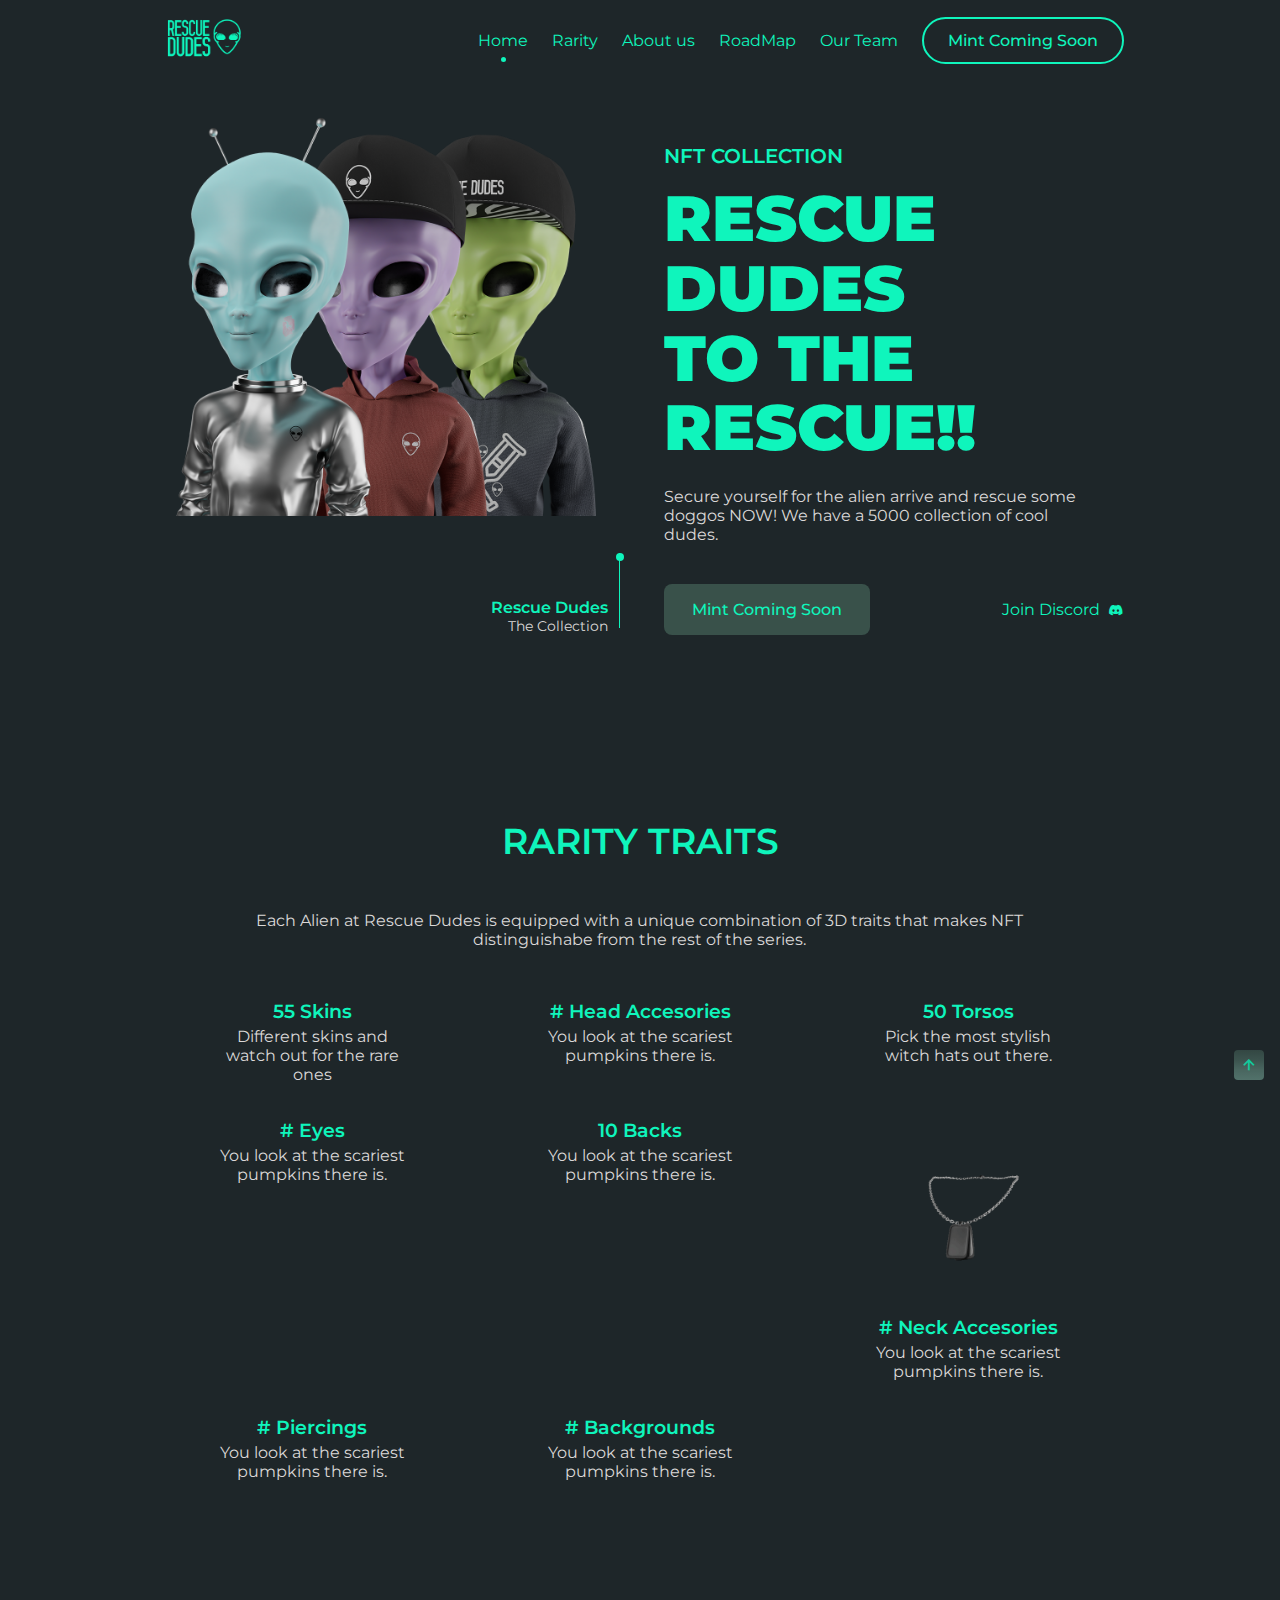
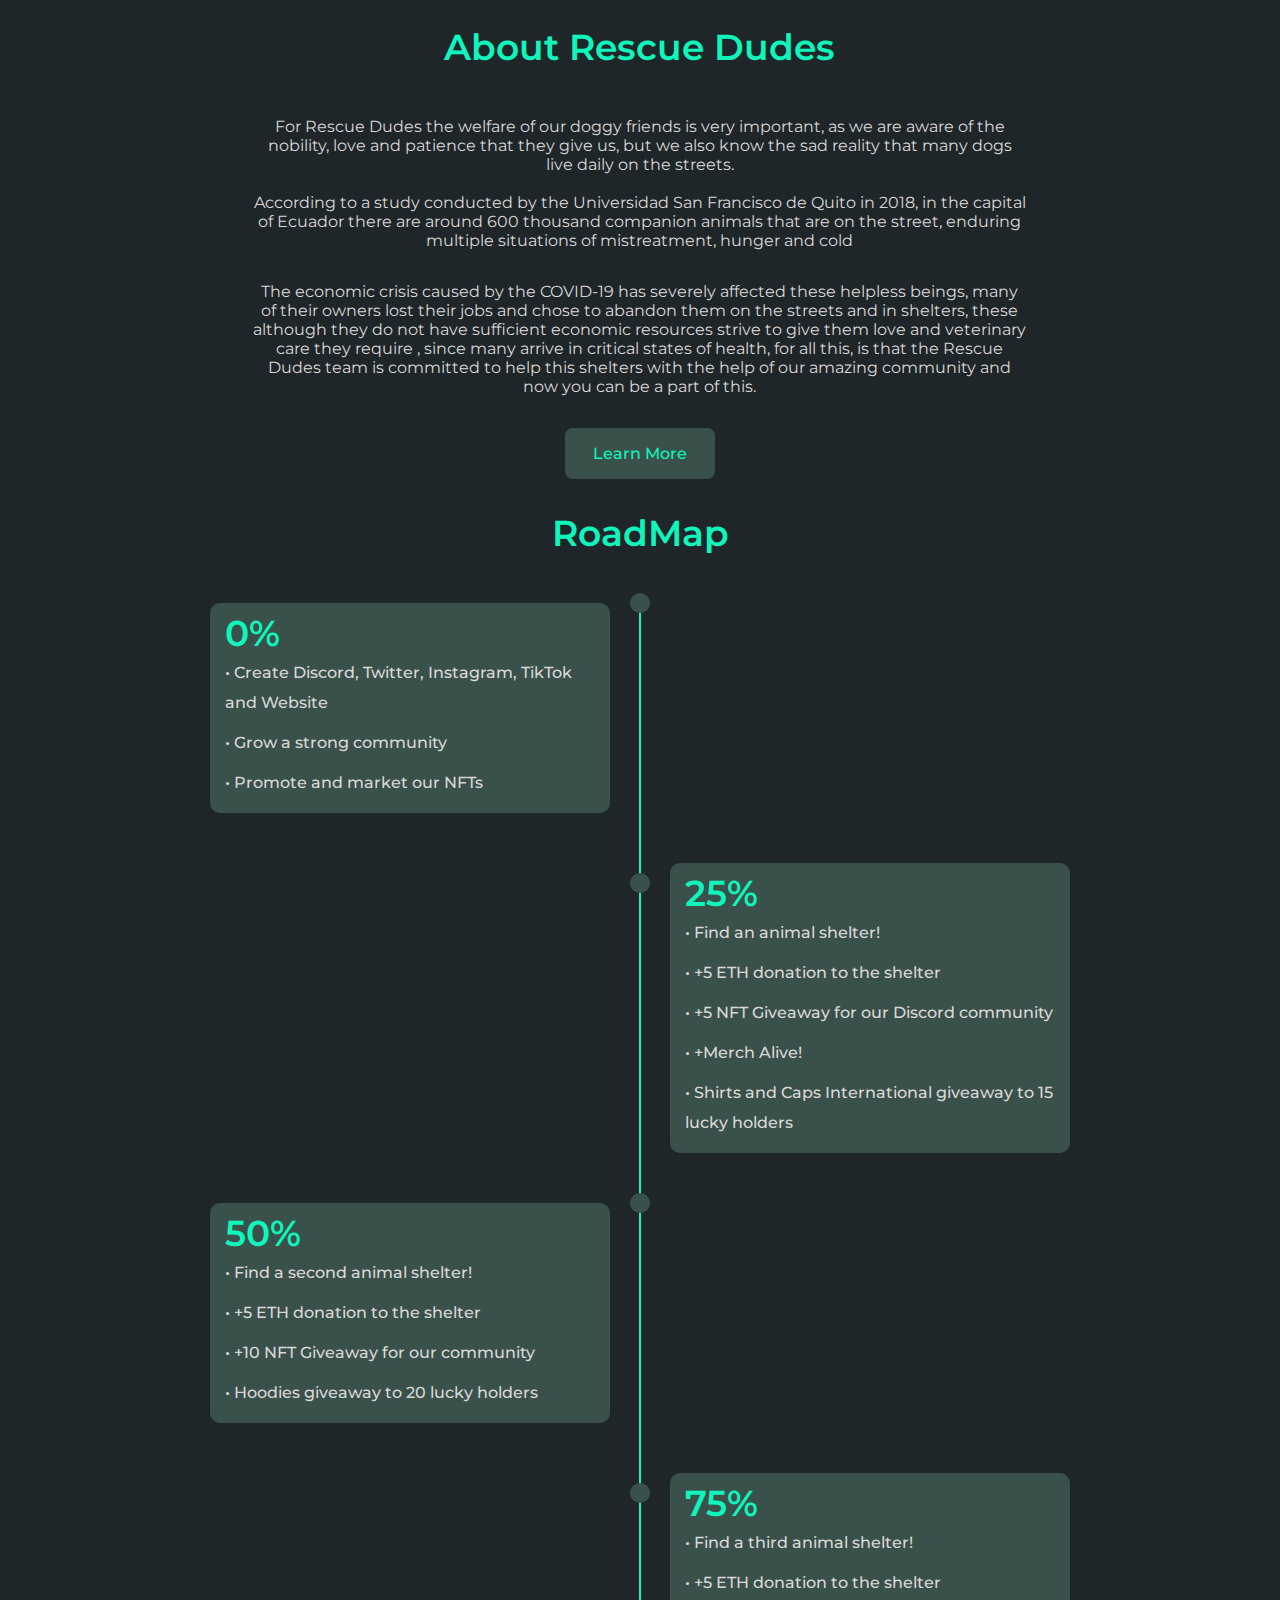
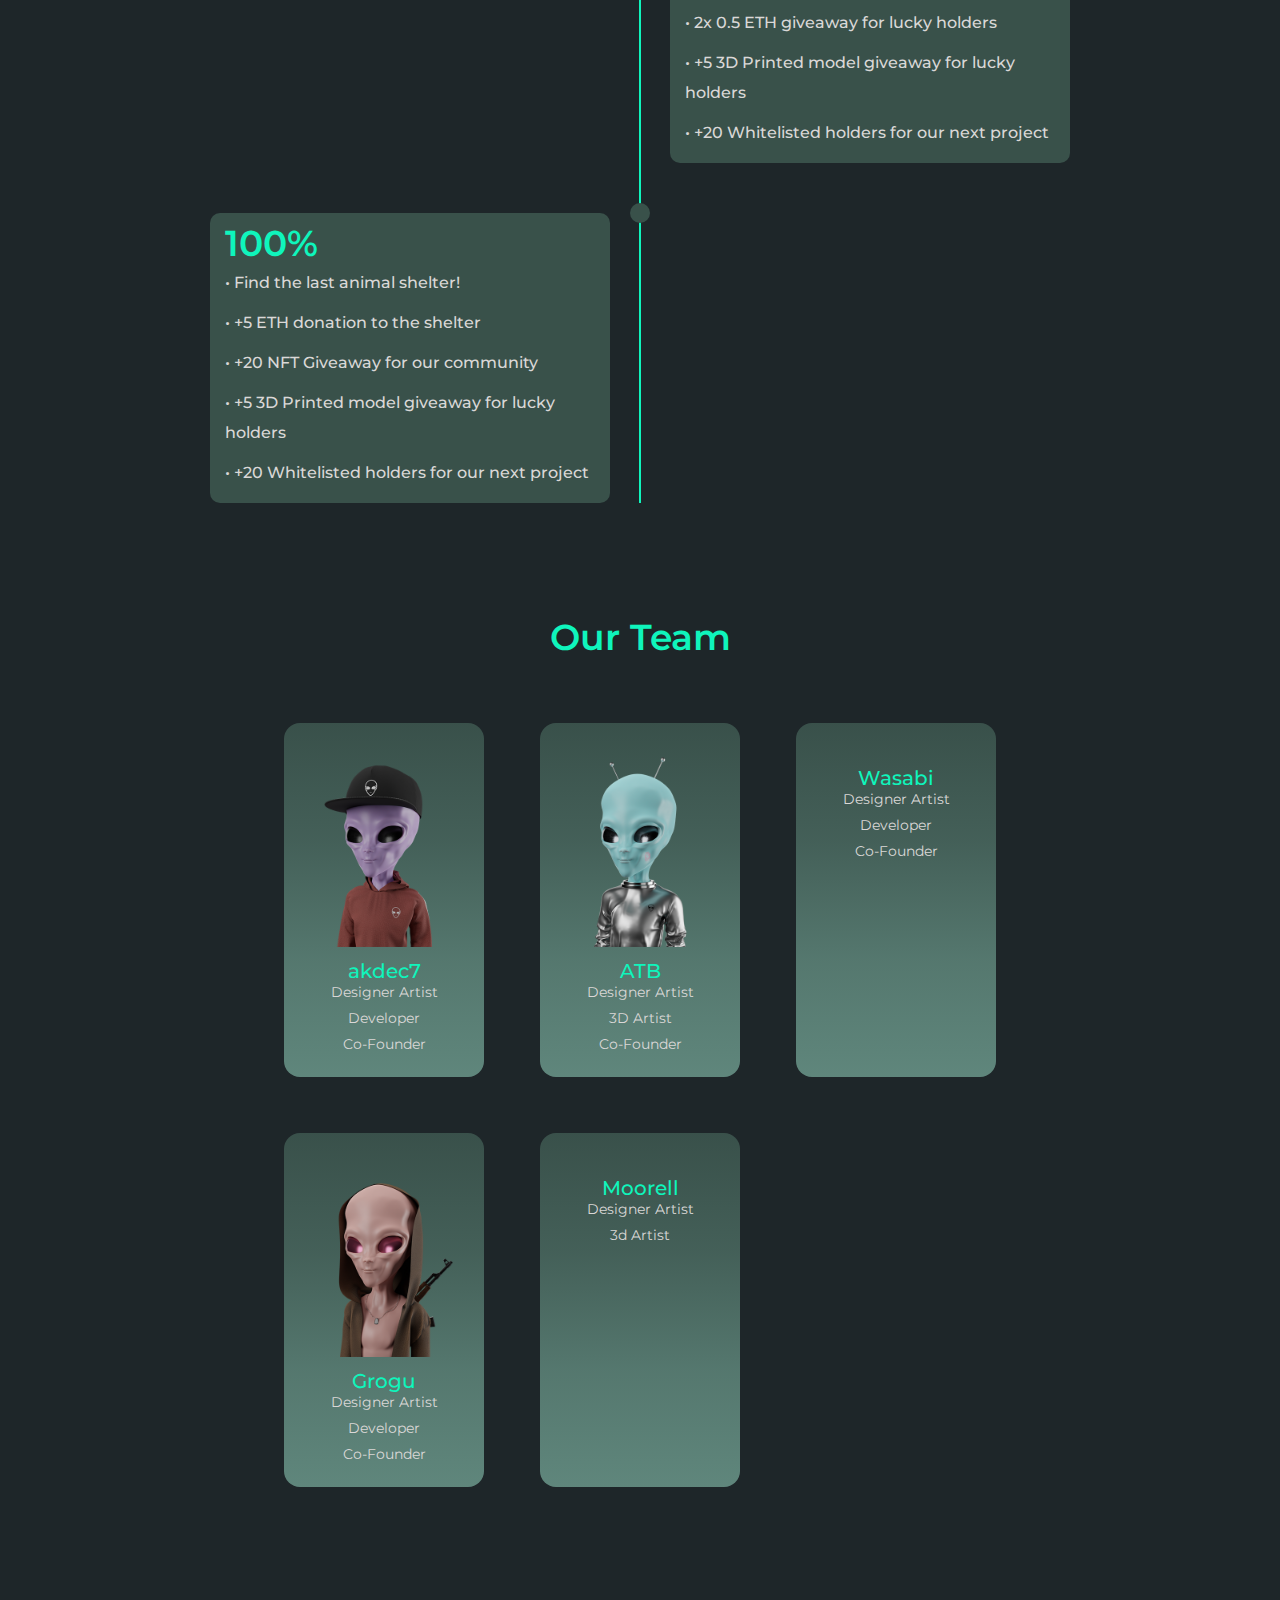
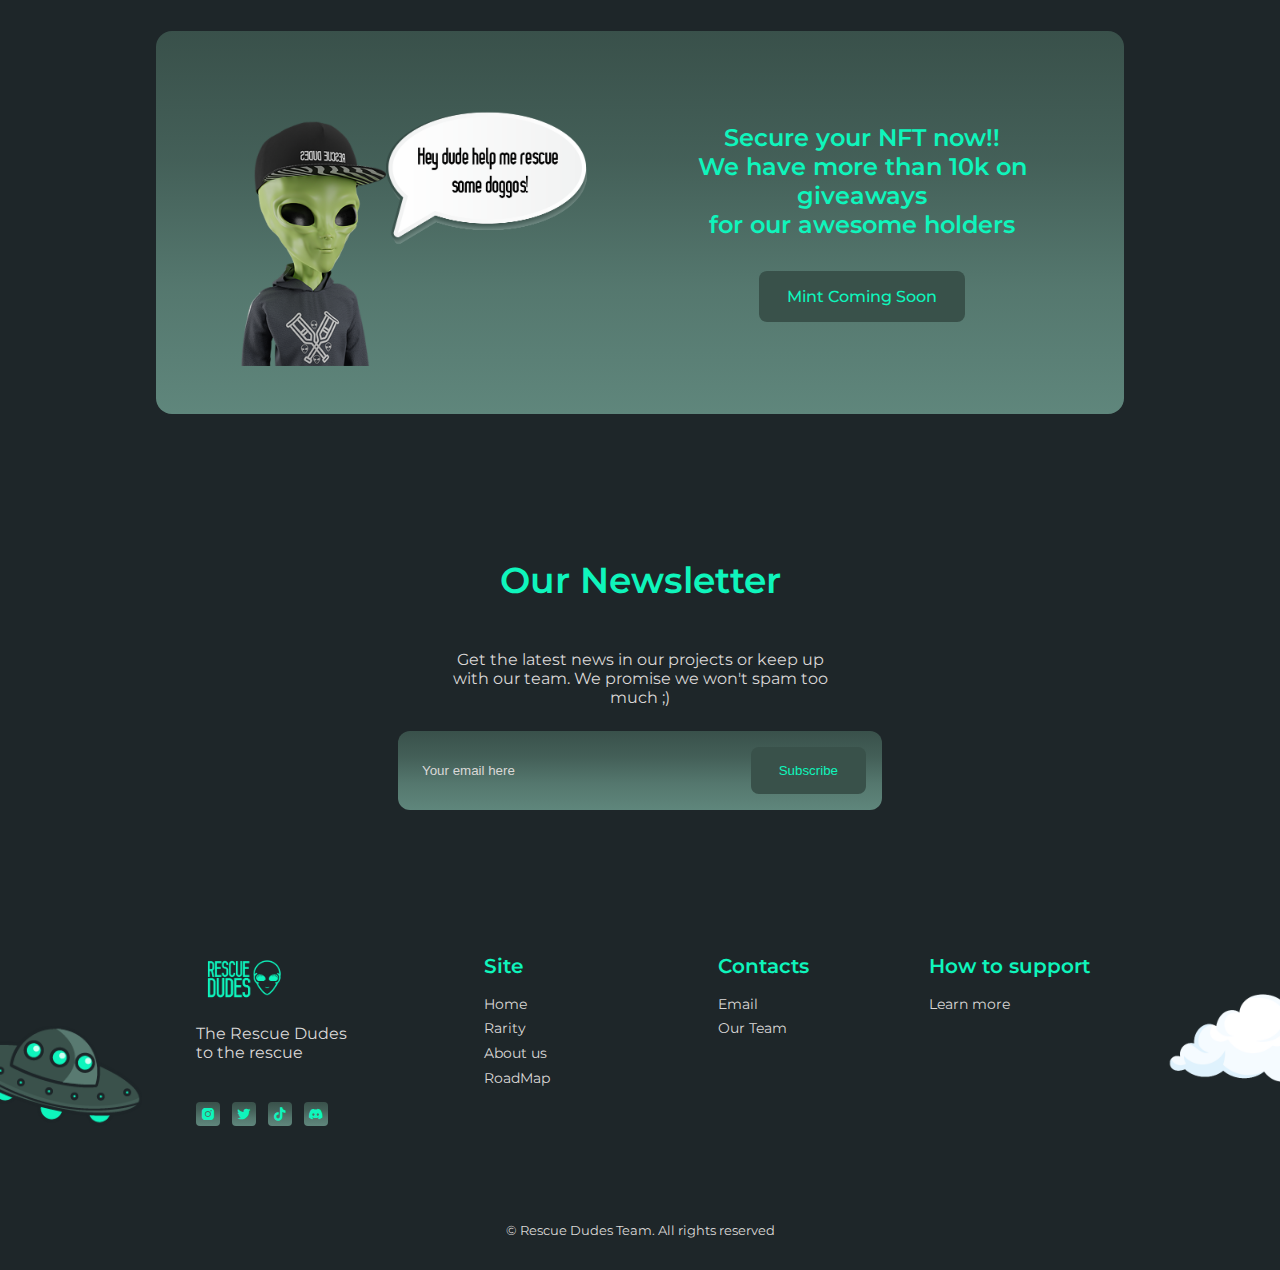
==== commit 9cc31d93: "Added new pic on Our Team" ====
--- a/index.html
+++ b/index.html
@@ -145,7 +145,7 @@
                 </div>
 
                 <div class="category_data">
-                  <img src="assets/img/placeholder-trait.png" alt="" class="category_img">
+                  <img src="assets/img/neck-accesorie.gif" alt="" class="category_img">
                   <h3 class="category_title"># Neck Accesories</h3>
                   <p class="category_description">You look at the scariest pumpkins there is.</p>
                 </div>
@@ -293,7 +293,7 @@
                     </div>
 
                     <div class="trick_content">
-                      <img src="assets/img/wasabi.png" alt="" class="trick_img">
+                      <img src="assets/img/grogu.png" alt="" class="trick_img">
                       <h3 class="trick_title">Grogu</h3>
                       <span class="trick_subtitle">Designer Artist</span>
                       <span class="trick_subtitle">Developer</span>
@@ -308,8 +308,8 @@
                       <img src="assets/img/wasabi.png" alt="" class="trick_img">
                       <h3 class="trick_title">Moorell</h3>
                       <span class="trick_subtitle">Designer Artist</span>
-                      <span class="trick_subtitle">Developer</span>
-                      <span class="trick_subtitle">Co-Founder</span>
+                      <span class="trick_subtitle">3d Artist</span>
+                      
 
                       <button class="button trick_button">
                         <a class="button_social" href="https://twitter.com/hcabrera_92" target="_blank"><i class='bx bxl-twitter'></i></a>
@@ -337,7 +337,7 @@
               <div class="newsletter_container container">
                 <h2 class="section_title">Our Newsletter</h2>
                 <p class="newsletter_description">
-                  Get the latest news in our projects or keep with our team. 
+                  Get the latest news in our projects or keep up with our team. 
                   We promise we won't spam too much ;)
                 </p>
           
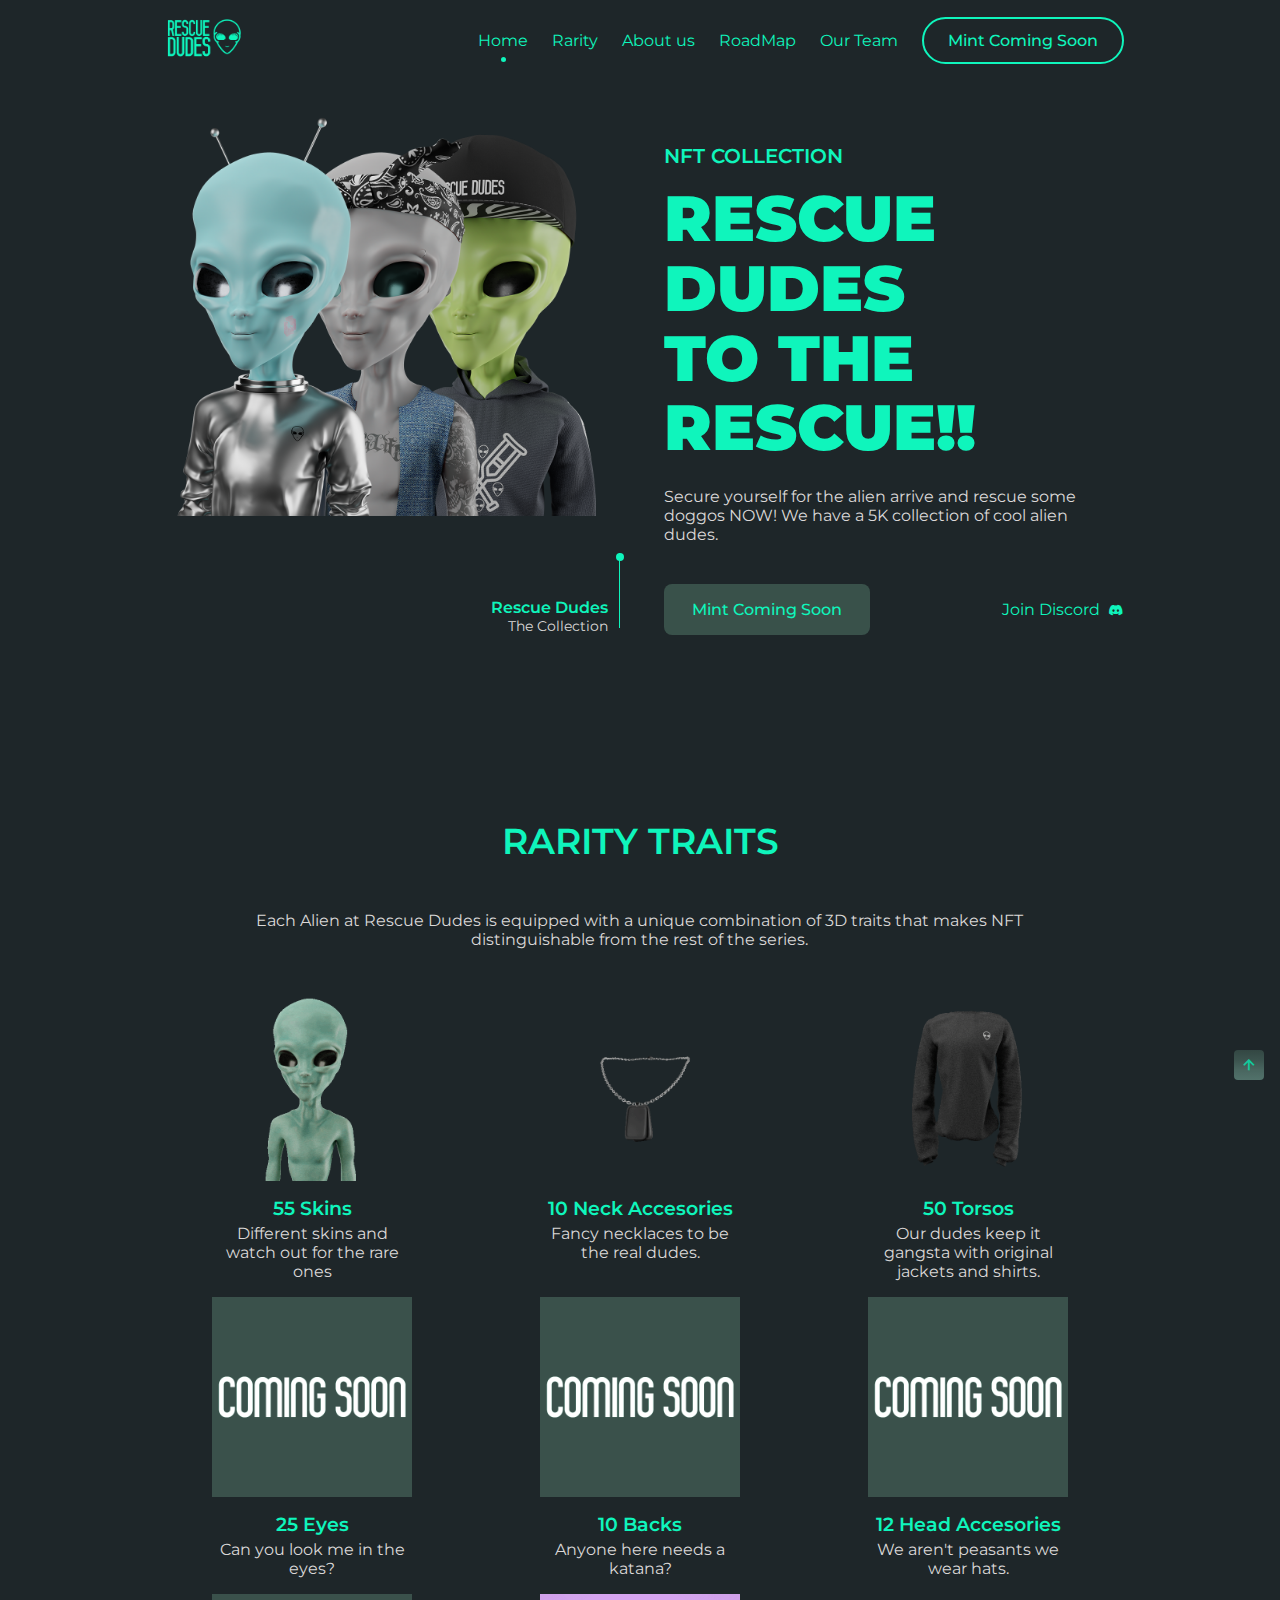
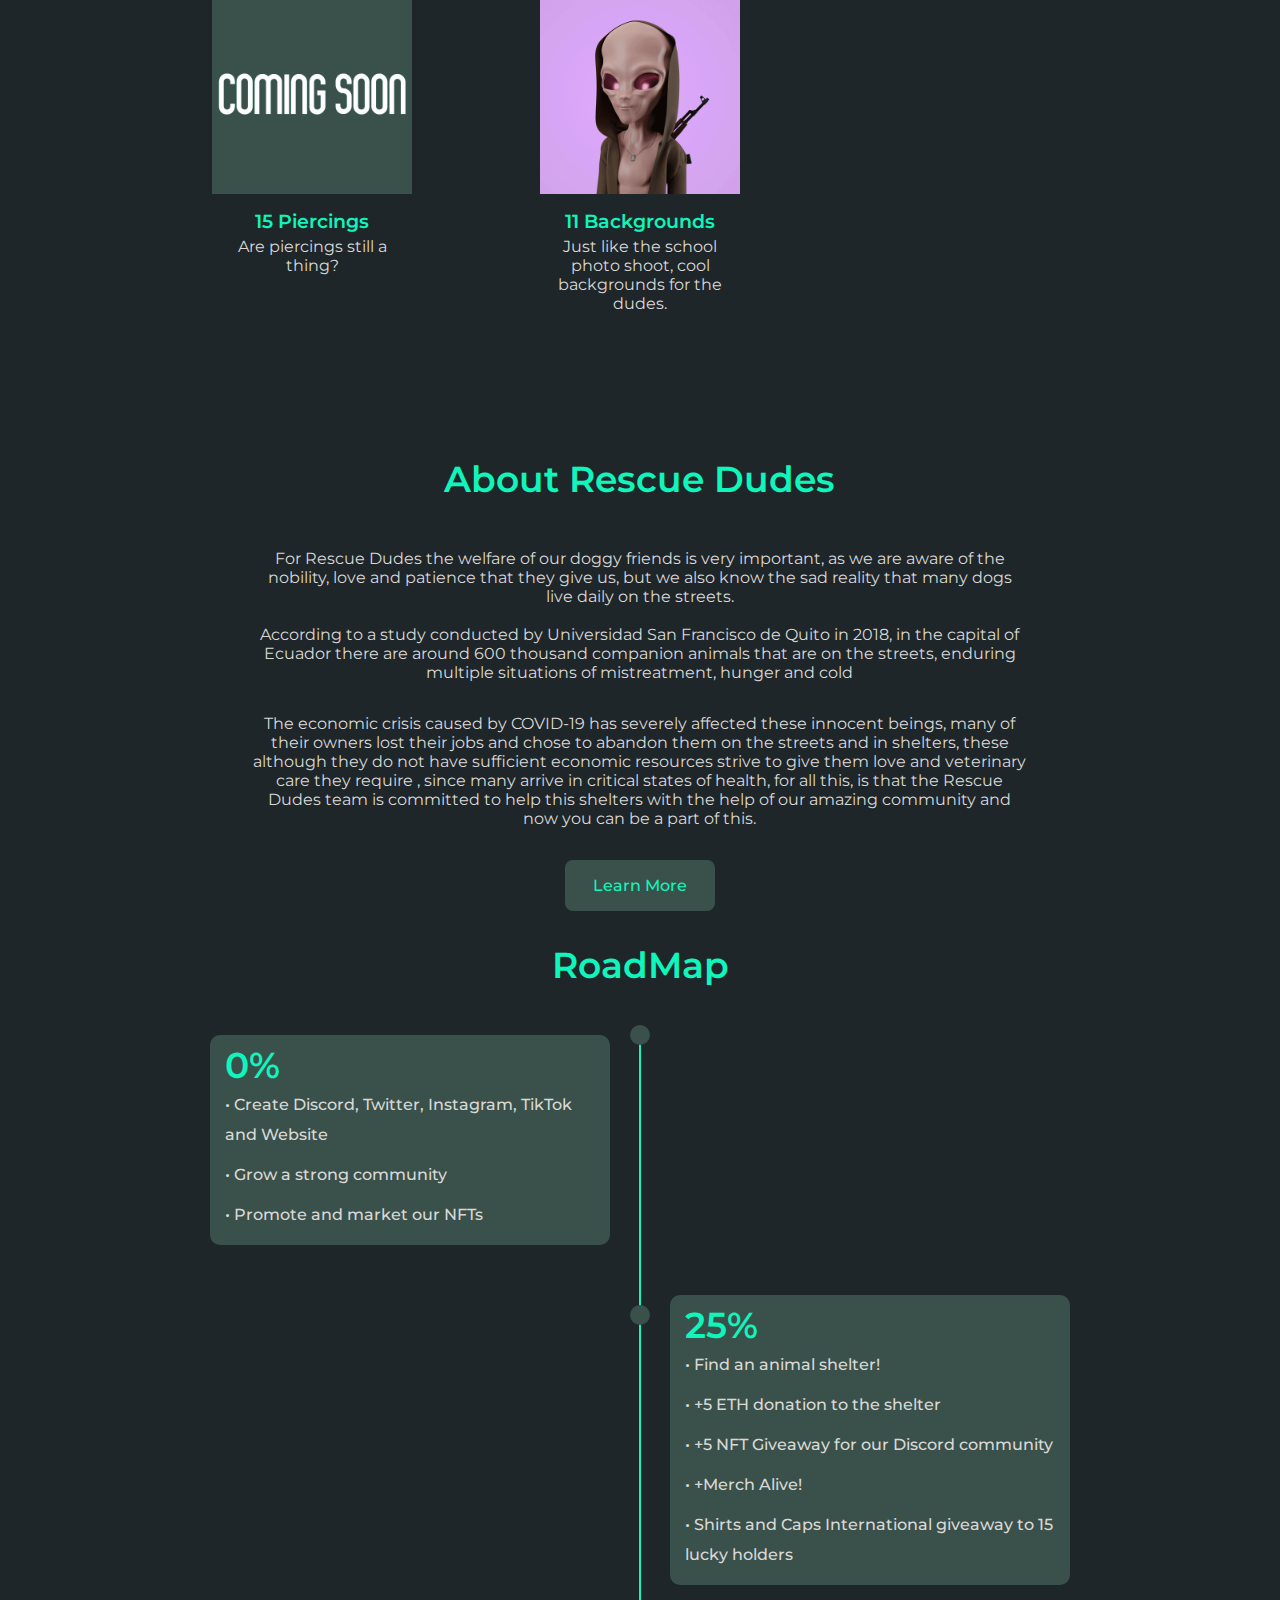
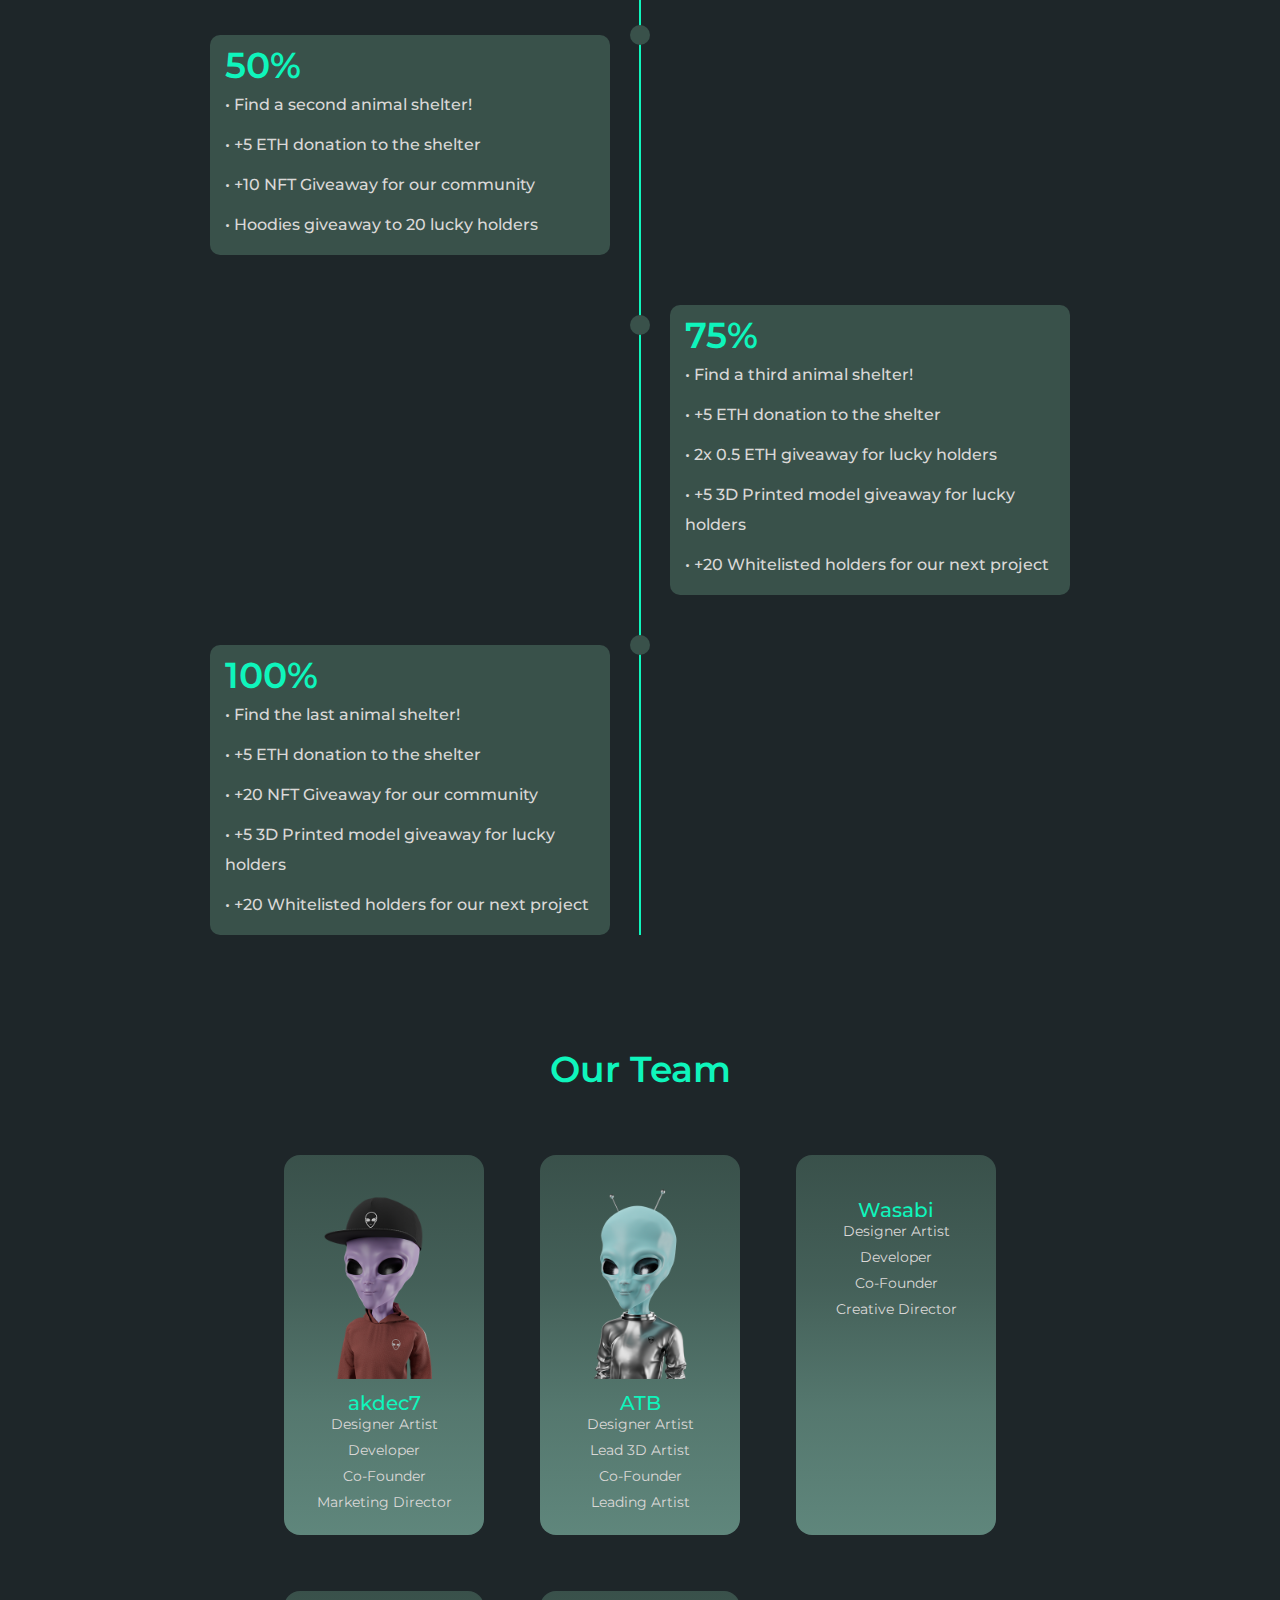
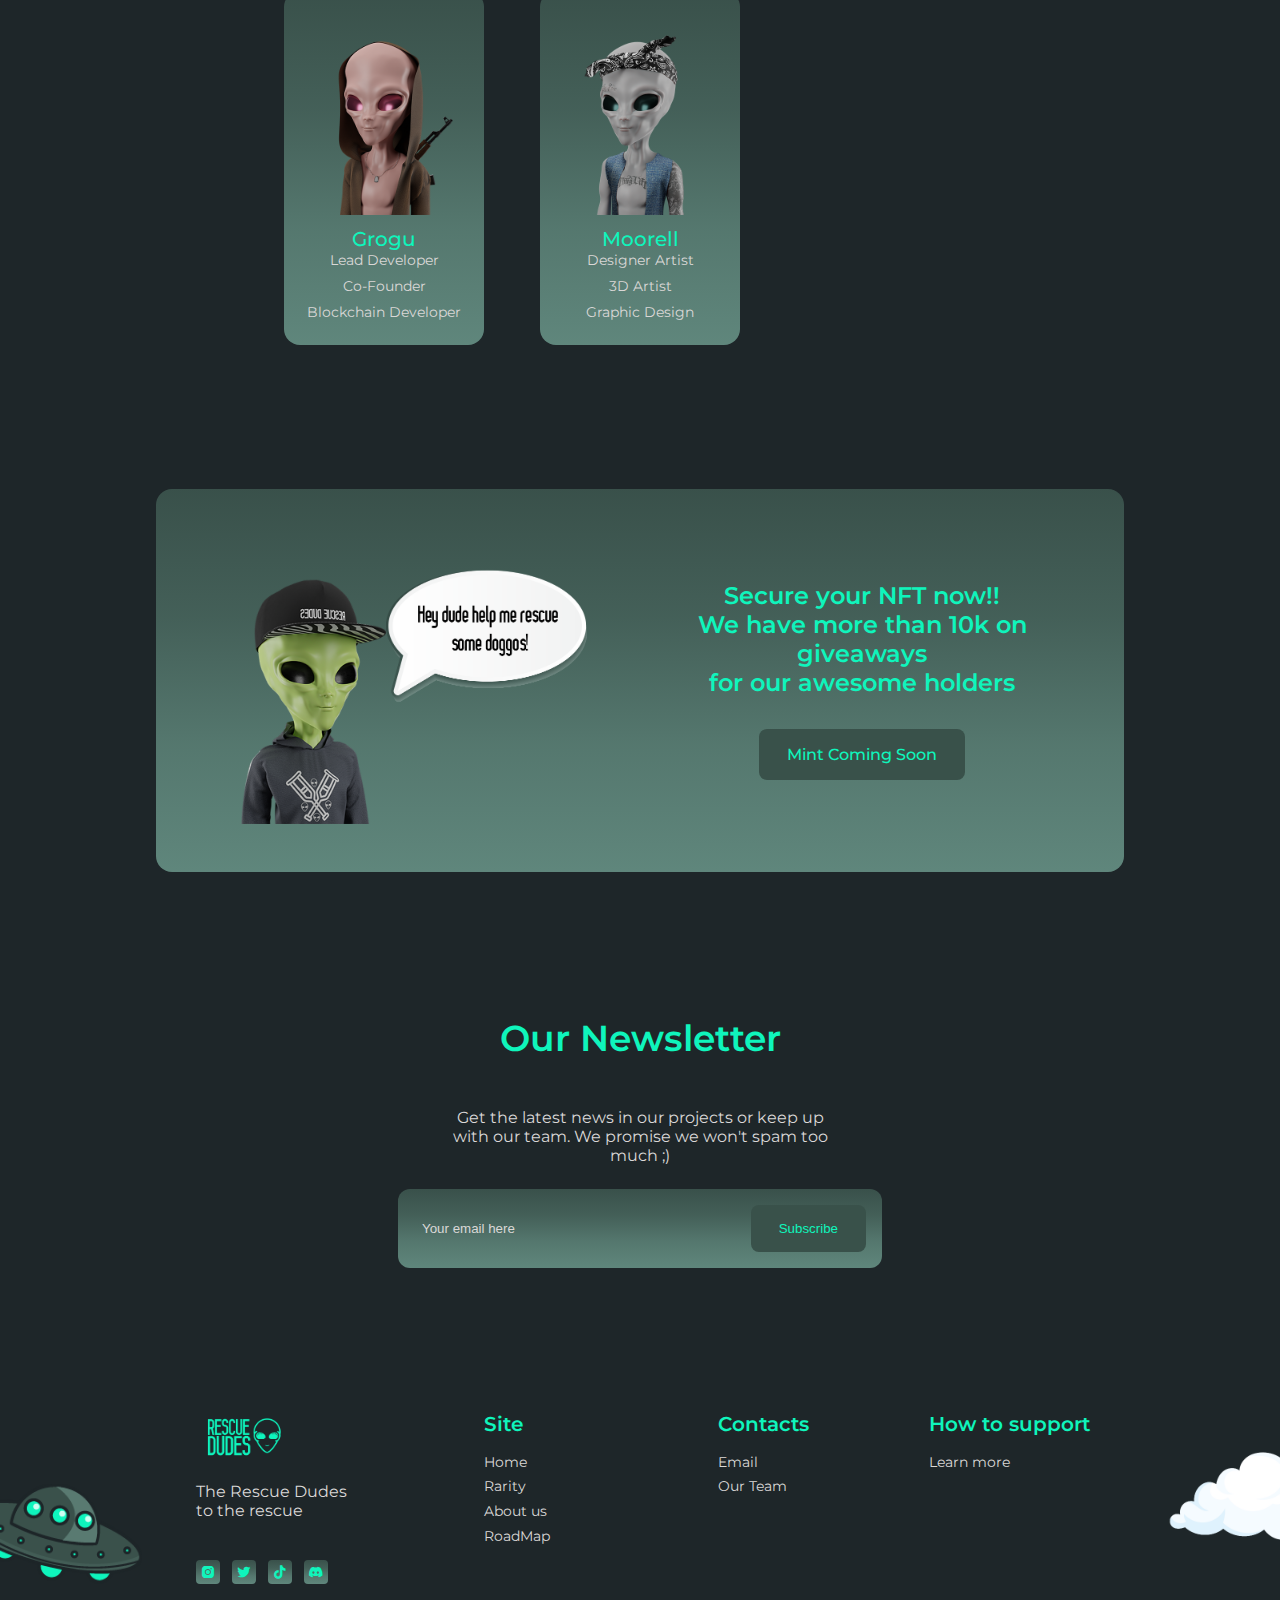
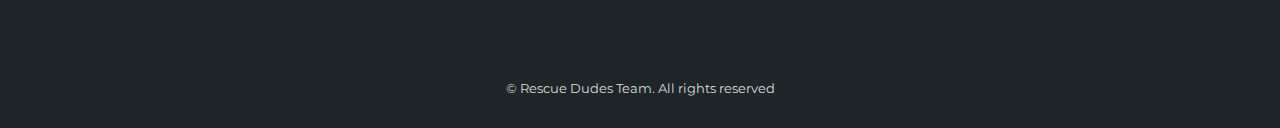
==== commit b62fd7c1: "New images" ====
--- a/index.html
+++ b/index.html
@@ -82,11 +82,11 @@
                                   <h3 class="home_subtitle">NFT Collection</h3>
                                   <h1 class="home_title">RESCUE <br> DUDES <br> TO THE RESCUE!!</h1>
                                   <p class="home_description">Secure yourself for the alien arrive and 
-                                    rescue some doggos NOW! We have a 5000 collection of cool dudes.</p>
+                                    rescue some doggos NOW! We have a 5K collection of cool alien dudes.</p>
                                   
                                   <div class="home_buttons">
                                     <a href="#" class="button">Mint Coming Soon</a>
-                                     <a href="https://discord.com/invite/USWNwmCk5Q" target="_blank" class="button-link button-flex">
+                                     <a href="https://discord.gg/GYxeH3bBYG" target="_blank" class="button-link button-flex">
                                       Join Discord
                                       <i class='bx bxl-discord-alt'></i> 
                                     </a>
@@ -108,58 +108,58 @@
                 <div class="about_container container grid">
                   <div class="about_data">
                     <p class="about_description">Each Alien at Rescue Dudes is equipped with a unique combination 
-                       of 3D traits that makes NFT distinguishabe from the rest of the series.
+                       of 3D traits that makes NFT distinguishable from the rest of the series.
                     </p>
                   </div>
                 </div>
 
               <div class="category_container container grid">
                 <div class="category_data">
-                  <img src="assets/img/placeholder-trait.png" alt="" class="category_img">
+                  <img src="assets/img/skin-accesorie.gif" alt="" class="category_img">
                   <h3 class="category_title">55 Skins</h3>
                   <p class="category_description">Different skins and watch out for the rare ones</p>
                 </div>
 
                 <div class="category_data">
-                  <img src="assets/img/placeholder-trait.png" alt="" class="category_img">
-                  <h3 class="category_title"># Head Accesories</h3>
-                  <p class="category_description">You look at the scariest pumpkins there is.</p>
-                </div>
-
-                <div class="category_data">
-                  <img src="assets/img/placeholder-trait.png" alt="" class="category_img">
+                  <img src="assets/img/neck-accesorie.gif" alt="" class="category_img">
+                  <h3 class="category_title">10 Neck Accesories</h3>
+                  <p class="category_description">Fancy necklaces to be the real dudes.</p>
+                </div>
+
+                <div class="category_data">
+                  <img src="assets/img/torso-accesories.gif" alt="" class="category_img">
                   <h3 class="category_title">50 Torsos</h3>
-                  <p class="category_description">Pick the most stylish witch hats out there.</p>
-                </div>
-
-                <div class="category_data">
-                  <img src="assets/img/placeholder-trait.png" alt="" class="category_img">
-                  <h3 class="category_title"># Eyes</h3>
-                  <p class="category_description">You look at the scariest pumpkins there is.</p>
-                </div>
-
-                <div class="category_data">
-                  <img src="assets/img/placeholder-trait.png" alt="" class="category_img">
+                  <p class="category_description">Our dudes keep it gangsta with original jackets and shirts.</p>
+                </div>
+
+                <div class="category_data">
+                  <img src="assets/img/comingsoon-accesories.gif" alt="" class="category_img">
+                  <h3 class="category_title">25 Eyes</h3>
+                  <p class="category_description">Can you look me in the eyes?</p>
+                </div>
+
+                <div class="category_data">
+                  <img src="assets/img/comingsoon-accesories.gif" alt="" class="category_img">
                   <h3 class="category_title">10 Backs</h3>
-                  <p class="category_description">You look at the scariest pumpkins there is.</p>
-                </div>
-
-                <div class="category_data">
-                  <img src="assets/img/neck-accesorie.gif" alt="" class="category_img">
-                  <h3 class="category_title"># Neck Accesories</h3>
-                  <p class="category_description">You look at the scariest pumpkins there is.</p>
-                </div>
-
-                <div class="category_data">
-                  <img src="assets/img/placeholder-trait.png" alt="" class="category_img">
-                  <h3 class="category_title"># Piercings</h3>
-                  <p class="category_description">You look at the scariest pumpkins there is.</p>
-                </div>
-
-                <div class="category_data">
-                  <img src="assets/img/placeholder-trait.png" alt="" class="category_img">
-                  <h3 class="category_title"># Backgrounds</h3>
-                  <p class="category_description">You look at the scariest pumpkins there is.</p>
+                  <p class="category_description">Anyone here needs a katana?</p>
+                </div>
+
+                <div class="category_data">
+                  <img src="assets/img/comingsoon-accesories.gif" alt="" class="category_img">
+                  <h3 class="category_title">12 Head Accesories</h3>
+                  <p class="category_description">We aren't peasants we wear hats.</p>
+                </div>
+
+                <div class="category_data">
+                  <img src="assets/img/comingsoon-accesories.gif" alt="" class="category_img">
+                  <h3 class="category_title">15 Piercings</h3>
+                  <p class="category_description">Are piercings still a thing?</p>
+                </div>
+
+                <div class="category_data">
+                  <img src="assets/img/bg-accesories.gif" alt="" class="category_img">
+                  <h3 class="category_title">11 Backgrounds</h3>
+                  <p class="category_description">Just like the school photo shoot, cool backgrounds for the dudes.</p>
                 </div>
 
               </div>
@@ -170,15 +170,15 @@
               <div class="about_container container grid">
                 <div class="about_data">
                   <h2 class="section_title about_title">About Rescue Dudes</h2>
-                  <p class="about_description">For Rescue Dudes the welfare of our doggy friends is very important, as we are aware of the nobility, love and patience that they give us, but we also know the sad reality that many dogs live daily on the streets.<br><br>According to a study conducted by the Universidad San Francisco de Quito in 2018, in the capital of 
-                    Ecuador there are around 600 thousand companion animals that are on the street, enduring multiple situations of mistreatment, hunger and cold
+                  <p class="about_description">For Rescue Dudes the welfare of our doggy friends is very important, as we are aware of the nobility, love and patience that they give us, but we also know the sad reality that many dogs live daily on the streets.<br><br>According to a study conducted by Universidad San Francisco de Quito in 2018, in the capital of 
+                    Ecuador there are around 600 thousand companion animals that are on the streets, enduring multiple situations of mistreatment, hunger and cold
                   </p>
                   <p class="about_description">
-                    The economic crisis caused by the COVID-19 has severely affected these helpless beings, many of their owners lost their jobs and chose to abandon them on the streets and in shelters, these although they do not have sufficient economic resources strive to give them love and veterinary care they require , since many arrive
+                    The economic crisis caused by COVID-19 has severely affected these innocent beings, many of their owners lost their jobs and chose to abandon them on the streets and in shelters, these although they do not have sufficient economic resources strive to give them love and veterinary care they require , since many arrive
                      in critical states of health, for all this, is that the Rescue Dudes team is committed to help this shelters 
                      with the help of our amazing community and now you can be a part of this.
                   </p>
-                  <a href="#" class="button">Learn More</a>
+                  <a href="https://discord.gg/GYxeH3bBYG" class="button">Learn More</a>
                 </div>
 
                 
@@ -261,7 +261,7 @@
                       <span class="trick_subtitle">Designer Artist</span>
                       <span class="trick_subtitle">Developer</span>
                       <span class="trick_subtitle">Co-Founder</span>
-                      
+                      <span class="trick_subtitle">Marketing Director</span>
 
                       <button class="button trick_button">
                         <a class="button_social"href="https://twitter.com/akdec7" target="_blank"><i class='bx bxl-twitter'></i></a>
@@ -272,9 +272,9 @@
                       <img src="assets/img/ATB.png" alt="" class="trick_img">
                       <h3 class="trick_title">ATB</h3>
                       <span class="trick_subtitle">Designer Artist</span>
-                      <span class="trick_subtitle">3D Artist</span>
+                      <span class="trick_subtitle">Lead 3D Artist</span>
                       <span class="trick_subtitle">Co-Founder</span>
-
+                      <span class="trick_subtitle">Leading Artist</span>
                       <button class="button trick_button">
                         <a class="button_social" href="https://twitter.com/PAblo_Atb" target="_blank"><i class='bx bxl-twitter'></i></a>
                       </button>
@@ -286,6 +286,8 @@
                       <span class="trick_subtitle">Designer Artist</span>
                       <span class="trick_subtitle">Developer</span>
                       <span class="trick_subtitle">Co-Founder</span>
+                      <span class="trick_subtitle">Creative Director</span>
+                      
 
                       <button class="button trick_button">
                         <a class="button_social" href="https://twitter.com/hcabrera_92" target="_blank"><i class='bx bxl-twitter'></i></a>
@@ -295,9 +297,9 @@
                     <div class="trick_content">
                       <img src="assets/img/grogu.png" alt="" class="trick_img">
                       <h3 class="trick_title">Grogu</h3>
-                      <span class="trick_subtitle">Designer Artist</span>
-                      <span class="trick_subtitle">Developer</span>
+                      <span class="trick_subtitle">Lead Developer</span>
                       <span class="trick_subtitle">Co-Founder</span>
+                      <span class="trick_subtitle">Blockchain Developer</span>
 
                       <button class="button trick_button">
                         <a class="button_social" href="https://twitter.com/KARLES95" target="_blank"><i class='bx bxl-twitter'></i></a>
@@ -305,14 +307,15 @@
                     </div>
 
                     <div class="trick_content">
-                      <img src="assets/img/wasabi.png" alt="" class="trick_img">
+                      <img src="assets/img/moorell.png" alt="" class="trick_img">
                       <h3 class="trick_title">Moorell</h3>
                       <span class="trick_subtitle">Designer Artist</span>
-                      <span class="trick_subtitle">3d Artist</span>
+                      <span class="trick_subtitle">3D Artist</span>
+                      <span class="trick_subtitle">Graphic Design</span>
                       
 
                       <button class="button trick_button">
-                        <a class="button_social" href="https://twitter.com/hcabrera_92" target="_blank"><i class='bx bxl-twitter'></i></a>
+                        <a class="button_social" href="https://www.instagram.com/moorell.23/" target="_blank"><i class='bx bxl-instagram-alt'></i></a>
                       </button>
                     </div>
                      
@@ -373,7 +376,7 @@
                   <i class='bx bxl-tiktok'></i>
                  </a>
 
-                 <a href="https://discord.com/invite/USWNwmCk5Q" target="_blank" class="footer_social-link">
+                 <a href="https://discord.gg/GYxeH3bBYG" target="_blank" class="footer_social-link">
                   <i class='bx bxl-discord-alt'></i>
                  </a>
 
@@ -425,7 +428,7 @@
               <ul class="footer_links">
                 
                 <li>
-                    <a href="https://discord.com/invite/USWNwmCk5Q" class="footer_link">Learn more</a>
+                    <a href="https://discord.gg/GYxeH3bBYG" class="footer_link">Learn more</a>
                 </li>
               </ul>
 
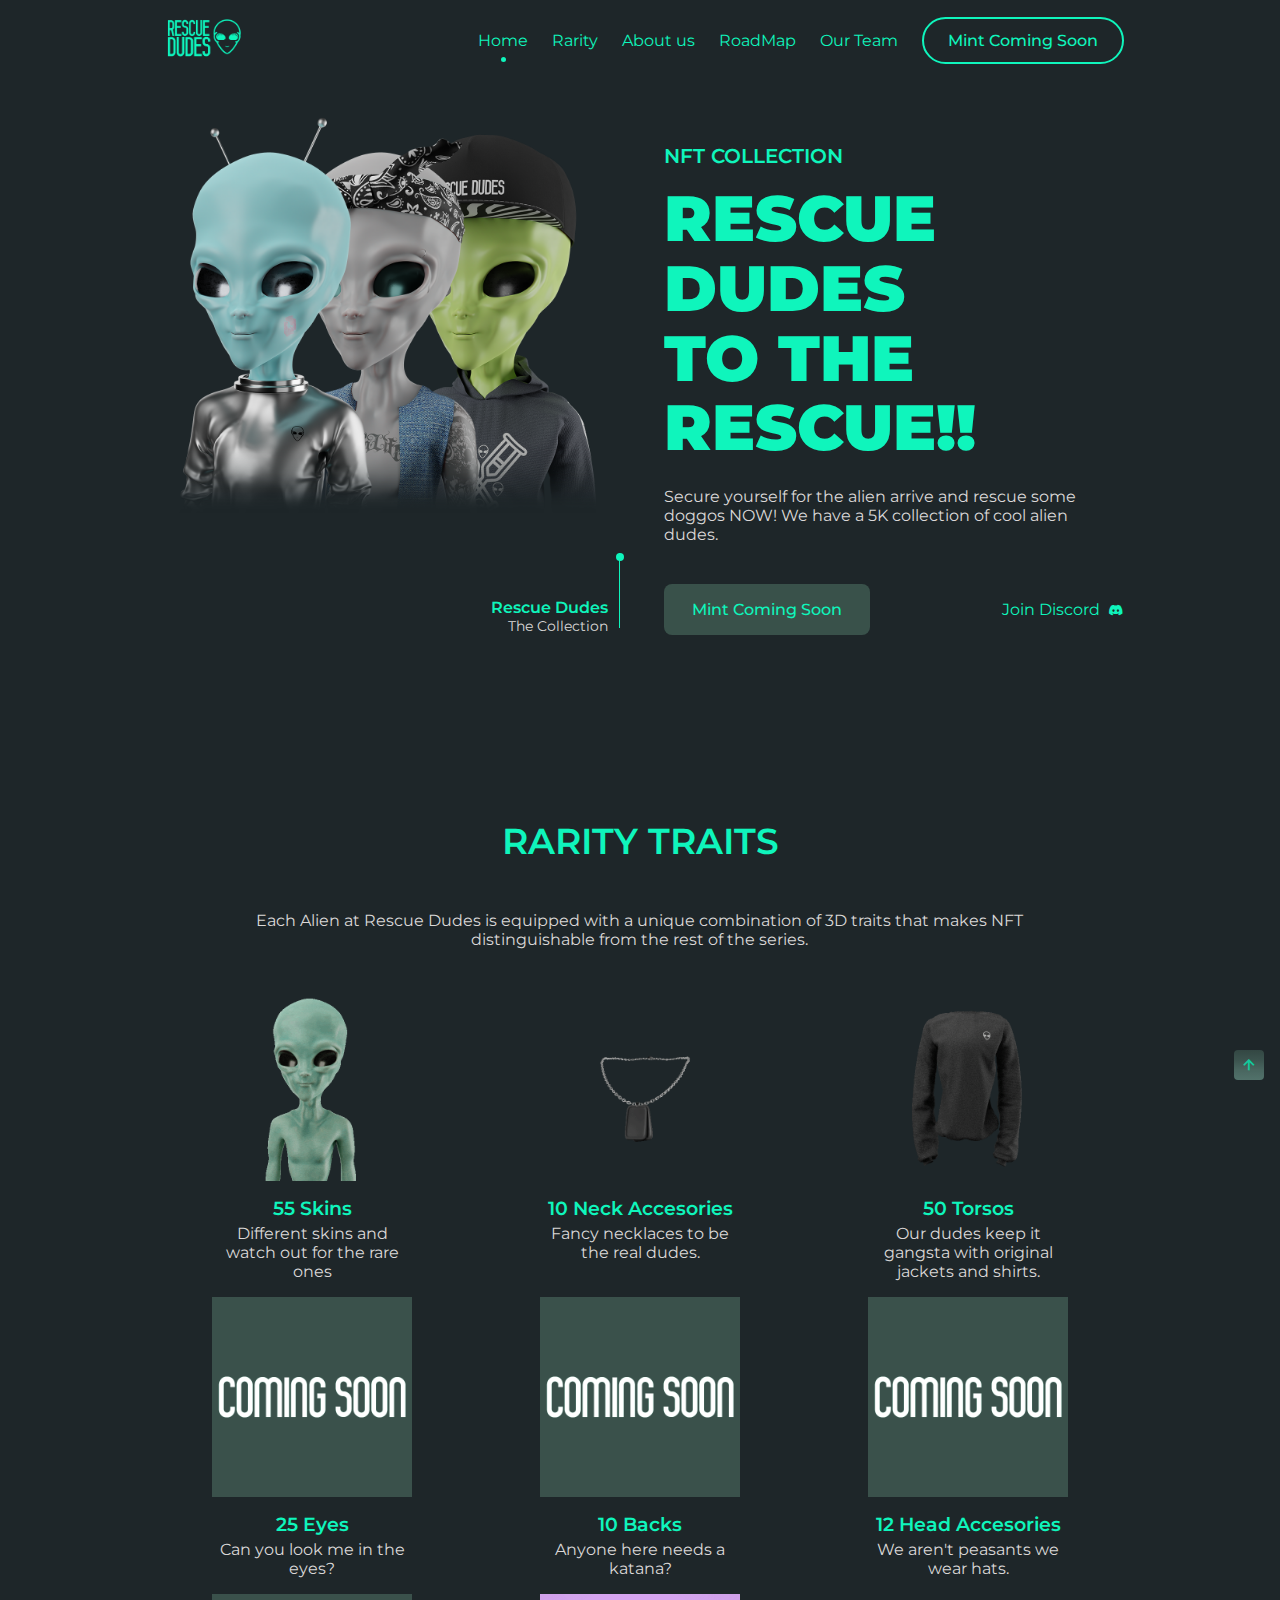
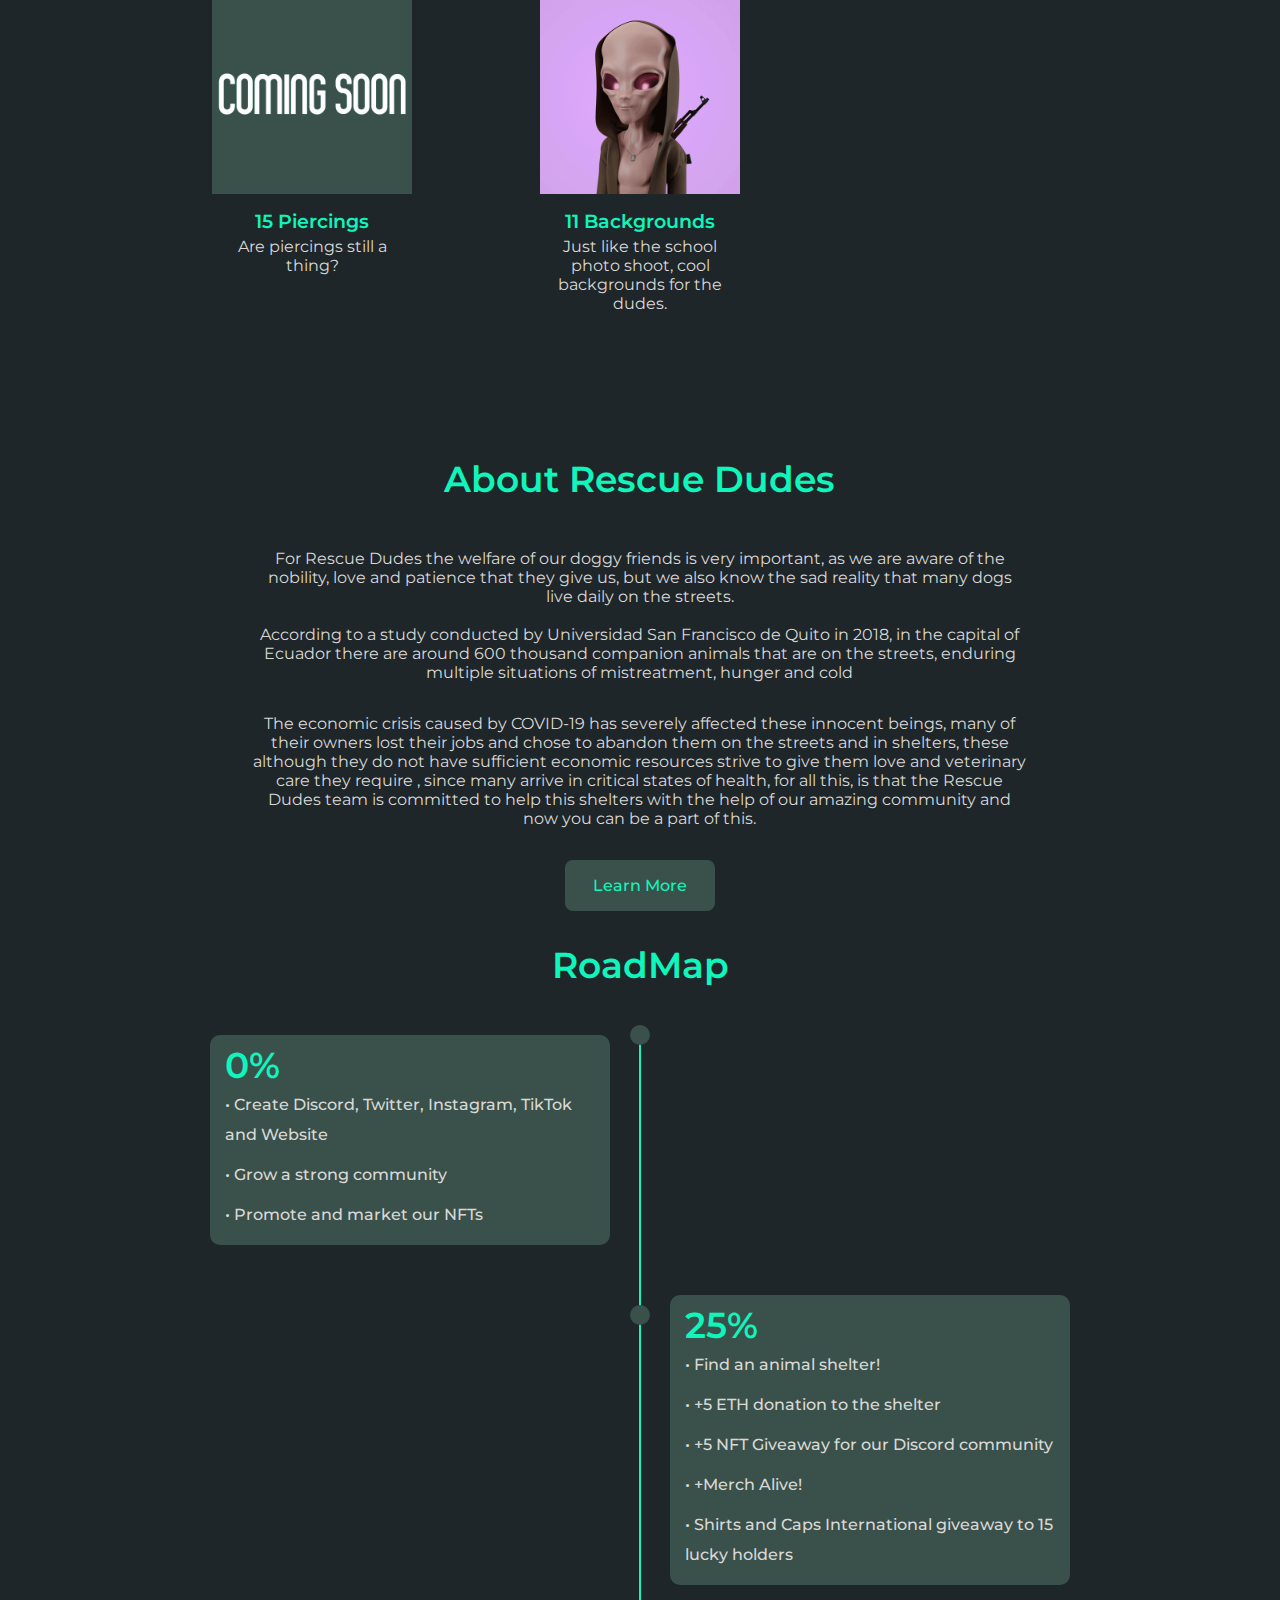
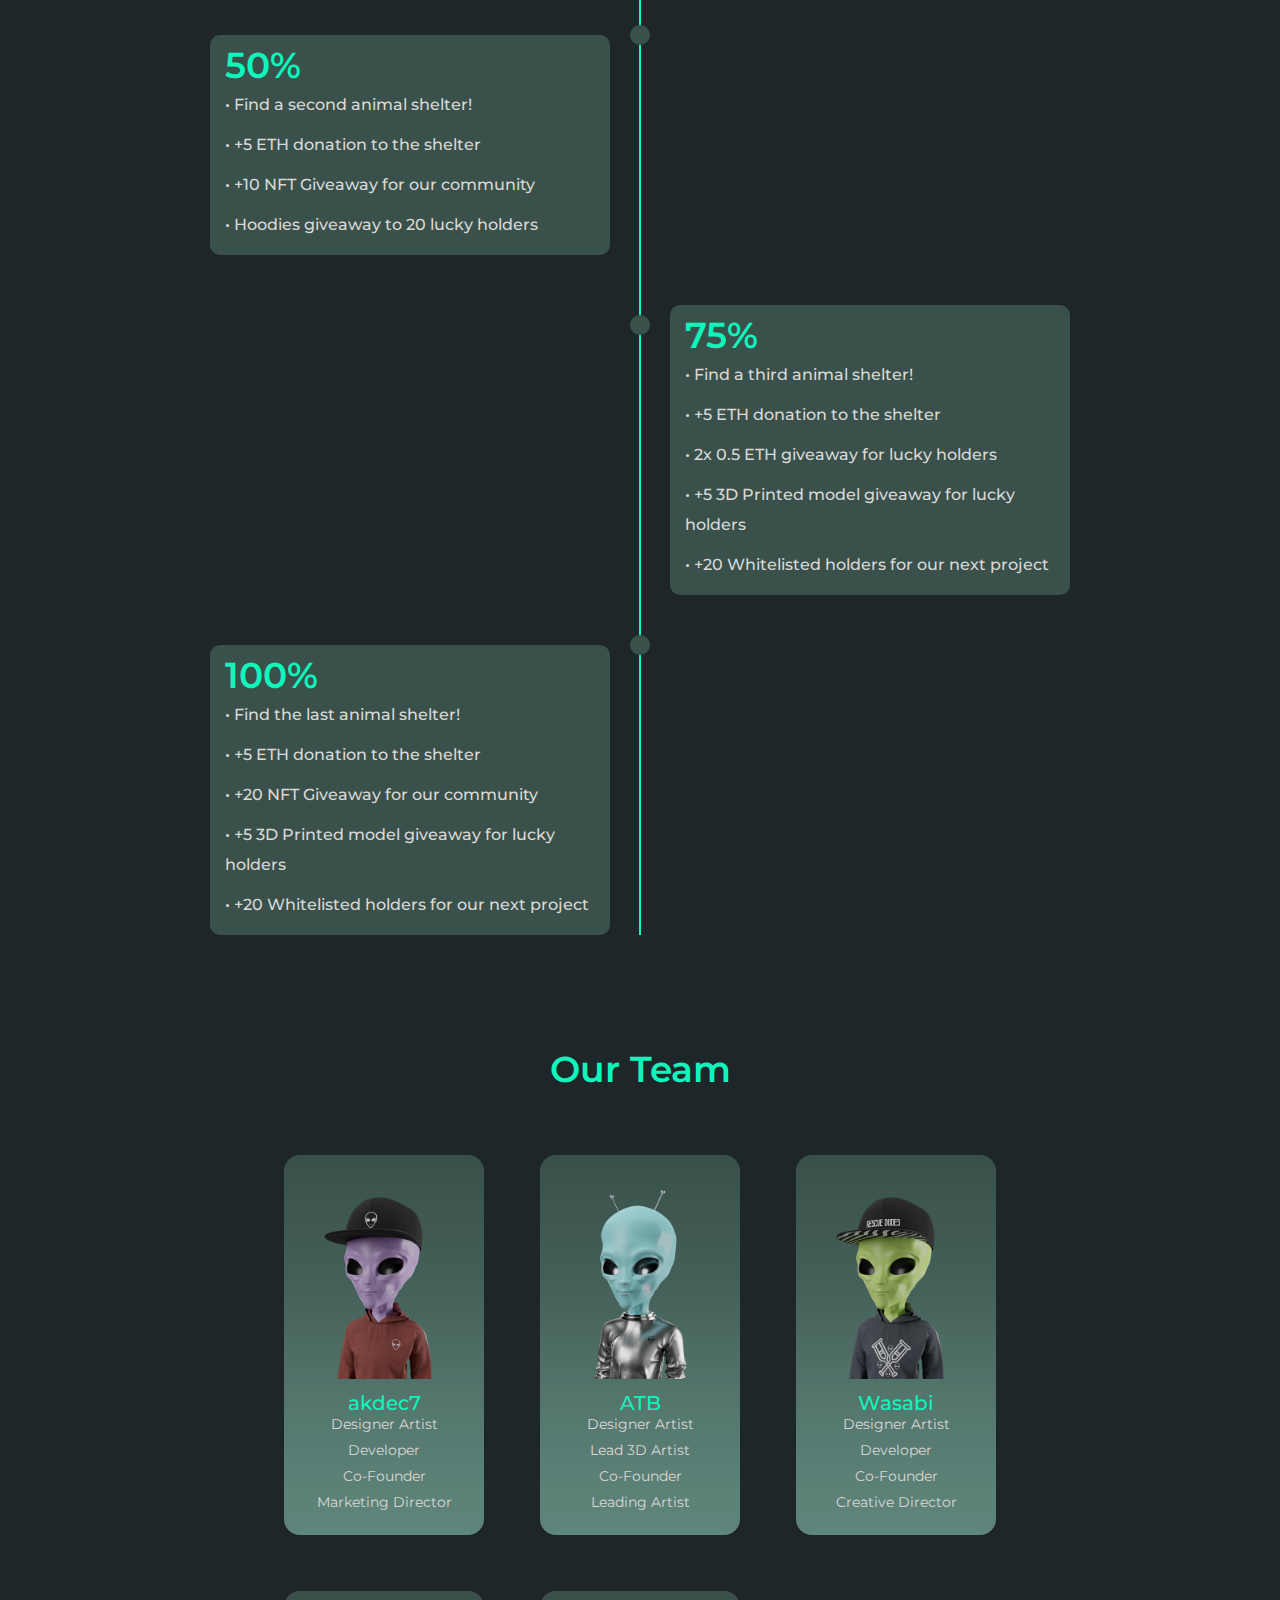
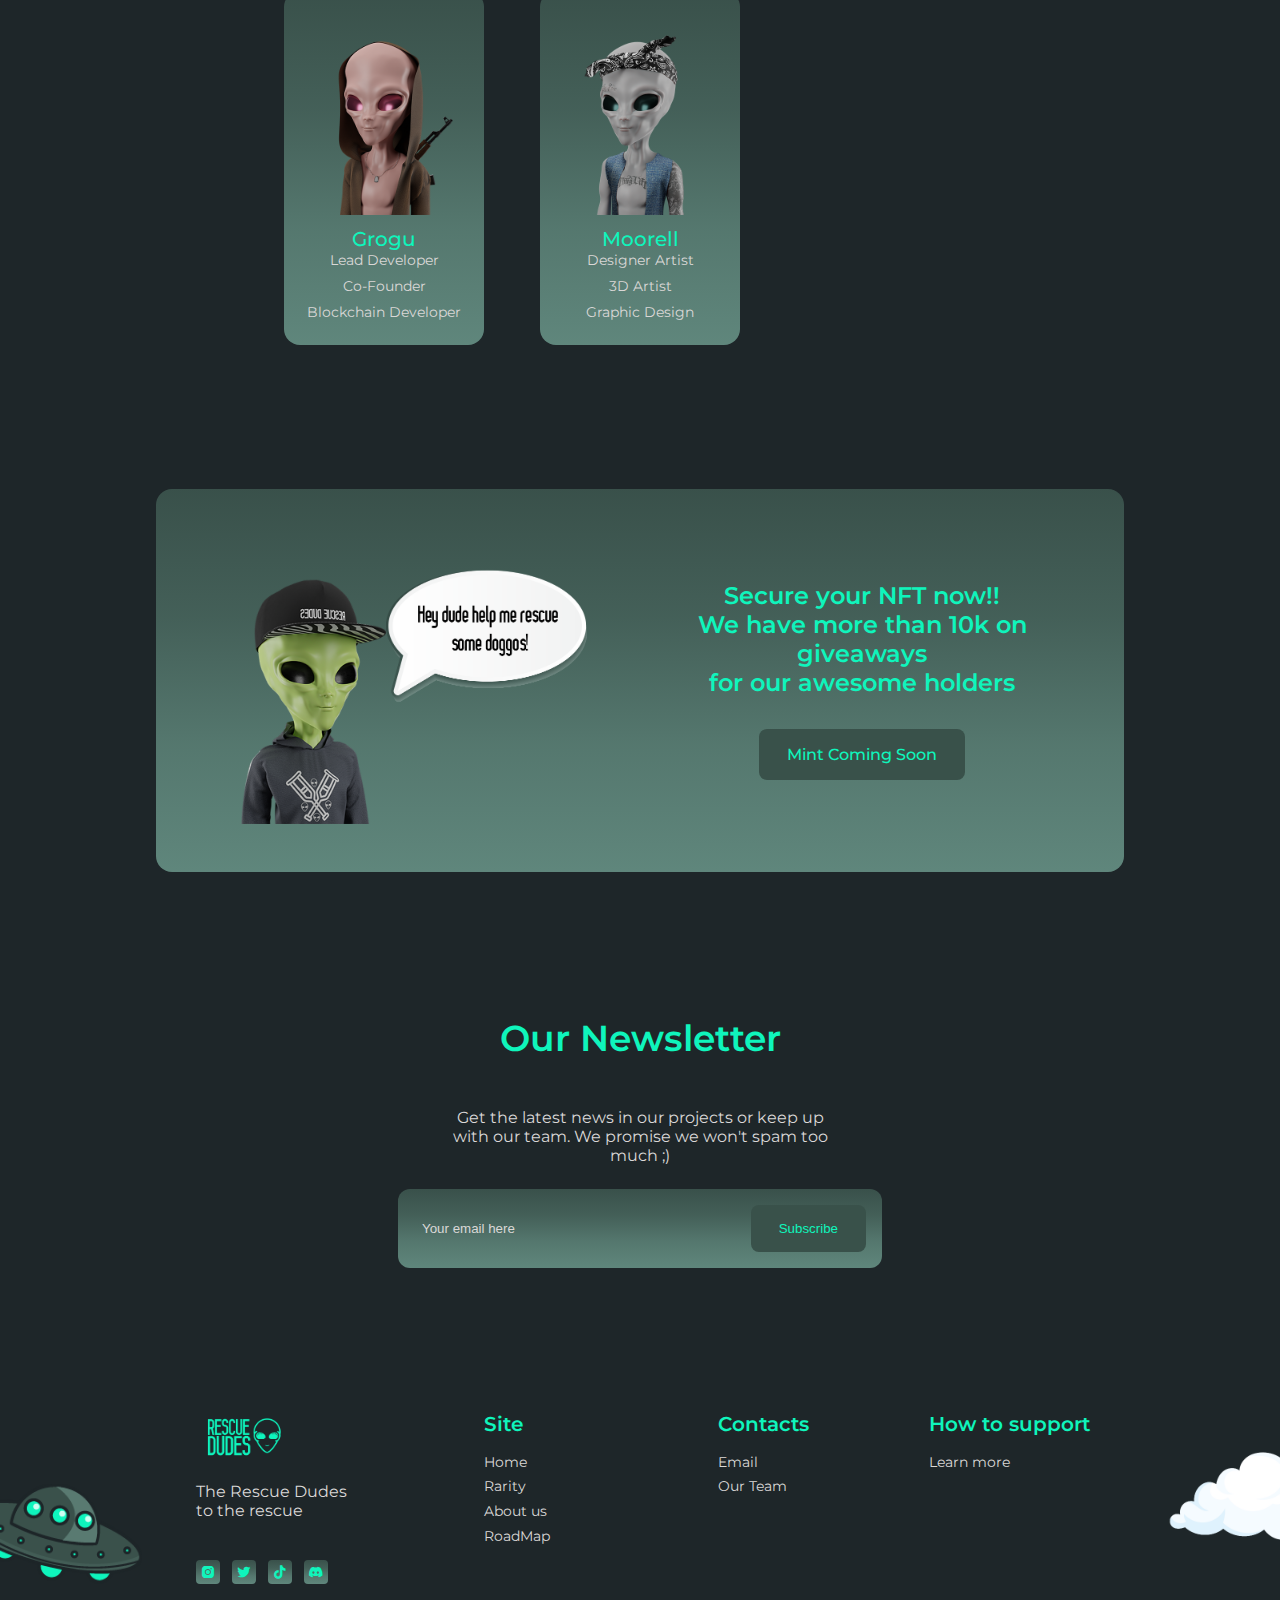
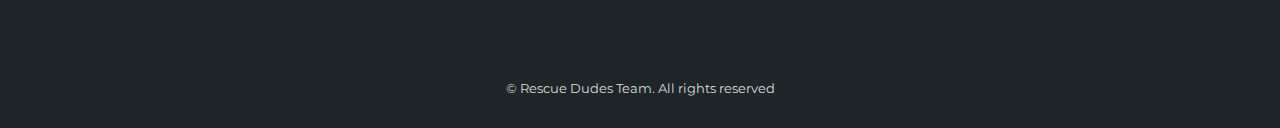
==== commit d8426f12: "added new image" ====
--- a/index.html
+++ b/index.html
@@ -281,7 +281,7 @@
                     </div>
                     
                     <div class="trick_content">
-                      <img src="assets/img/wasabi.png" alt="" class="trick_img">
+                      <img src="assets/img/Wasabi.png" alt="" class="trick_img">
                       <h3 class="trick_title">Wasabi</h3>
                       <span class="trick_subtitle">Designer Artist</span>
                       <span class="trick_subtitle">Developer</span>
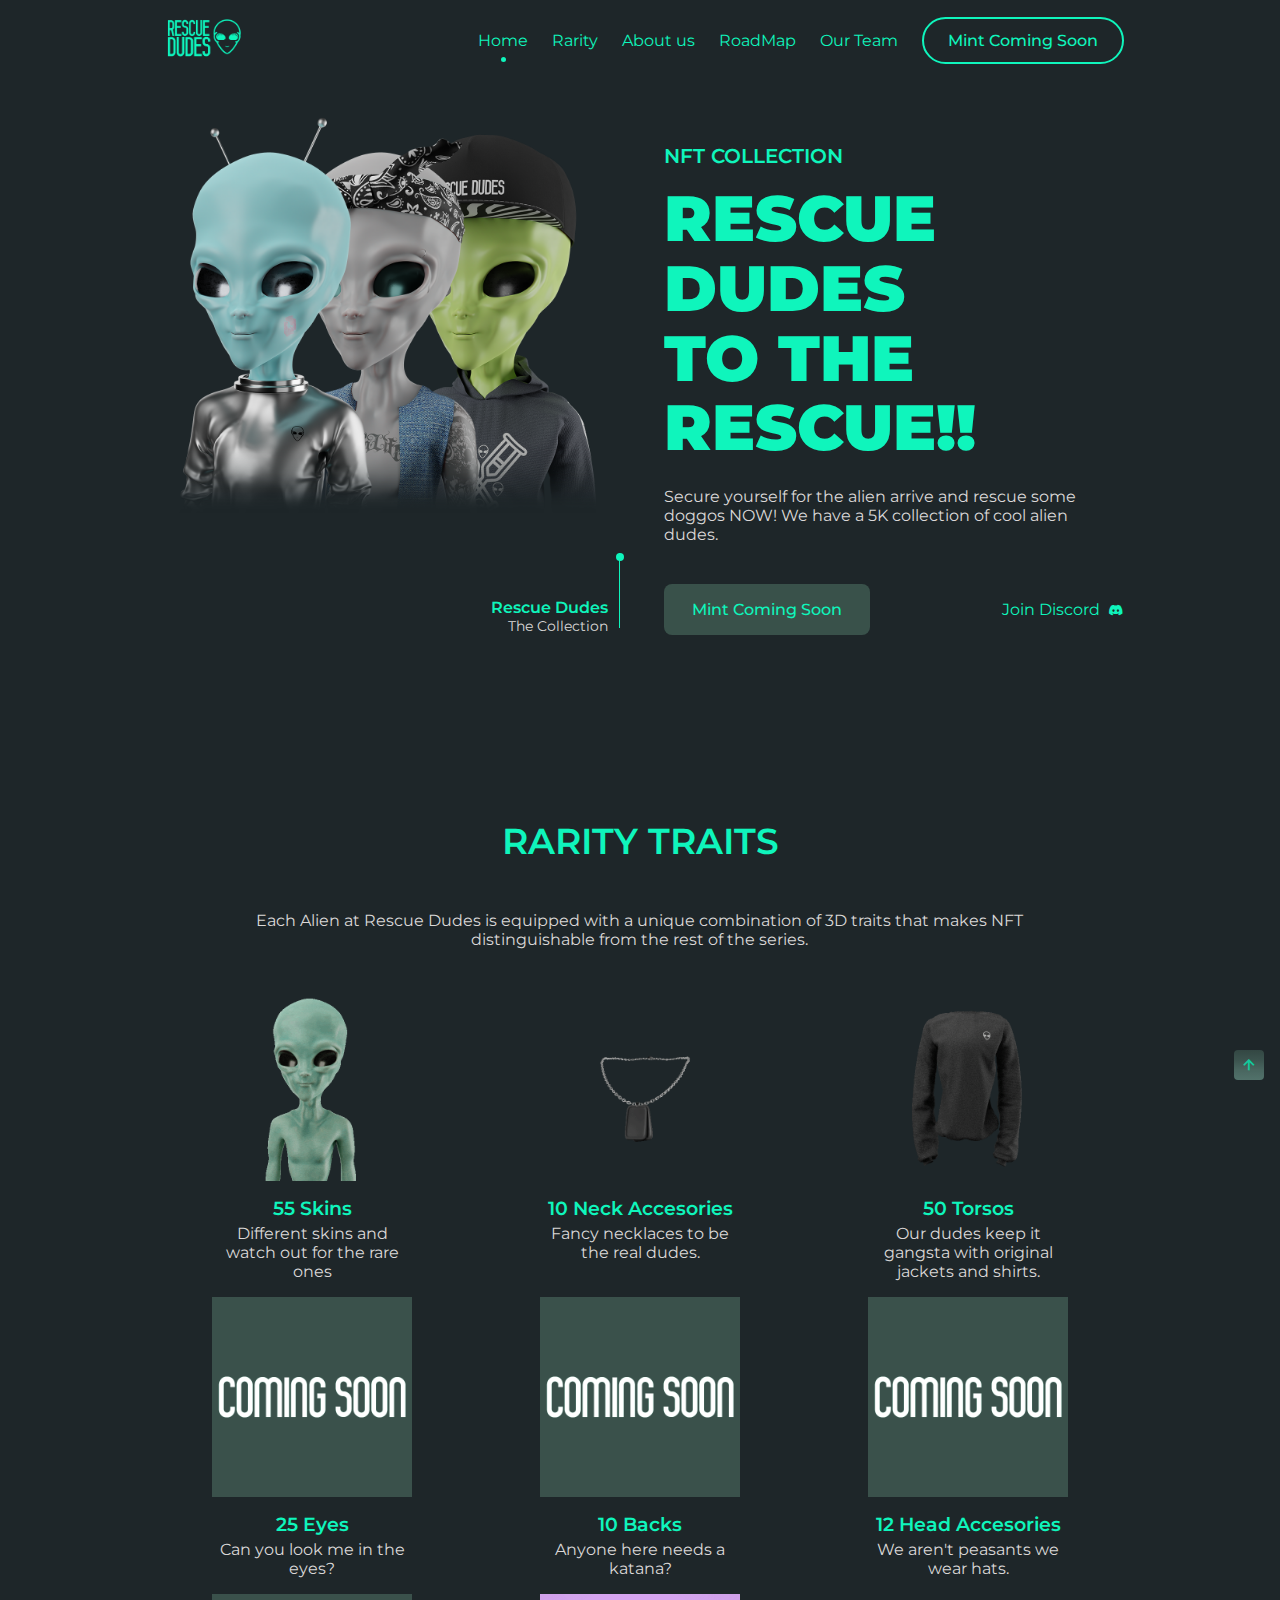
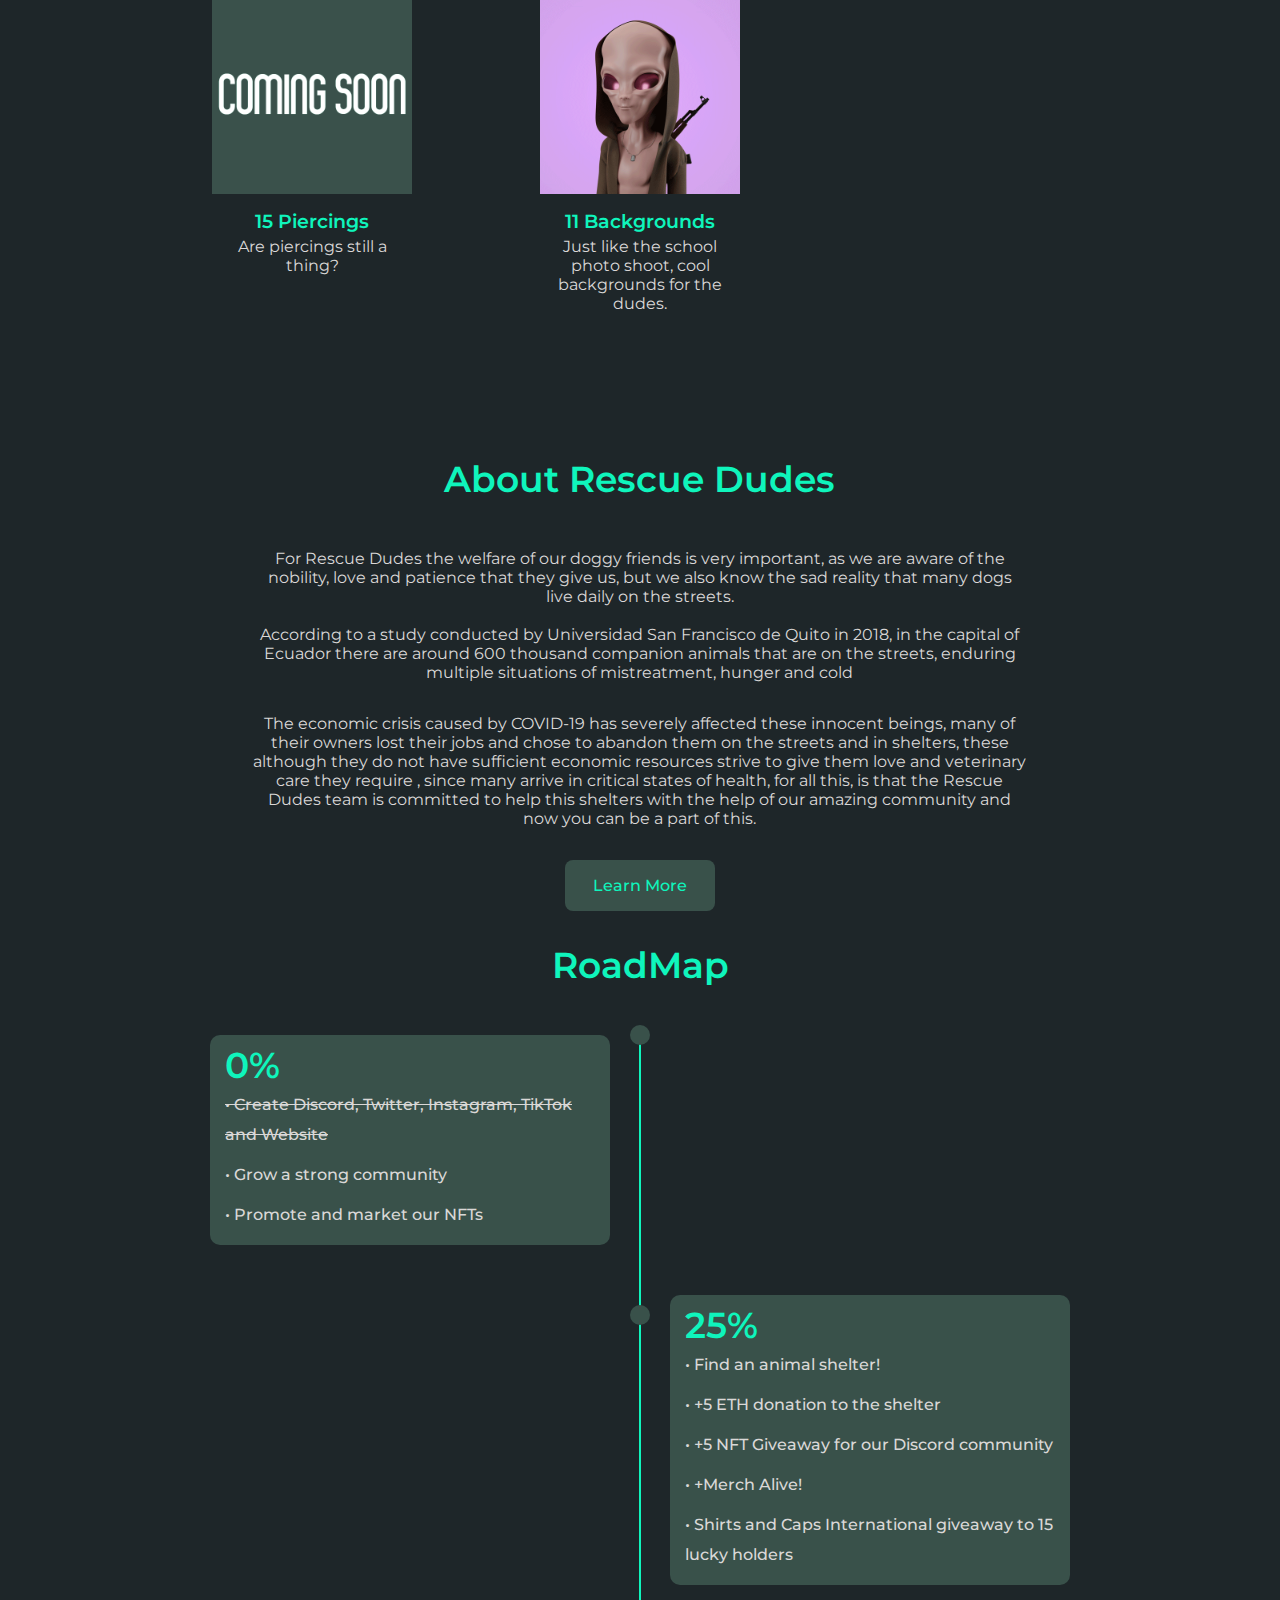
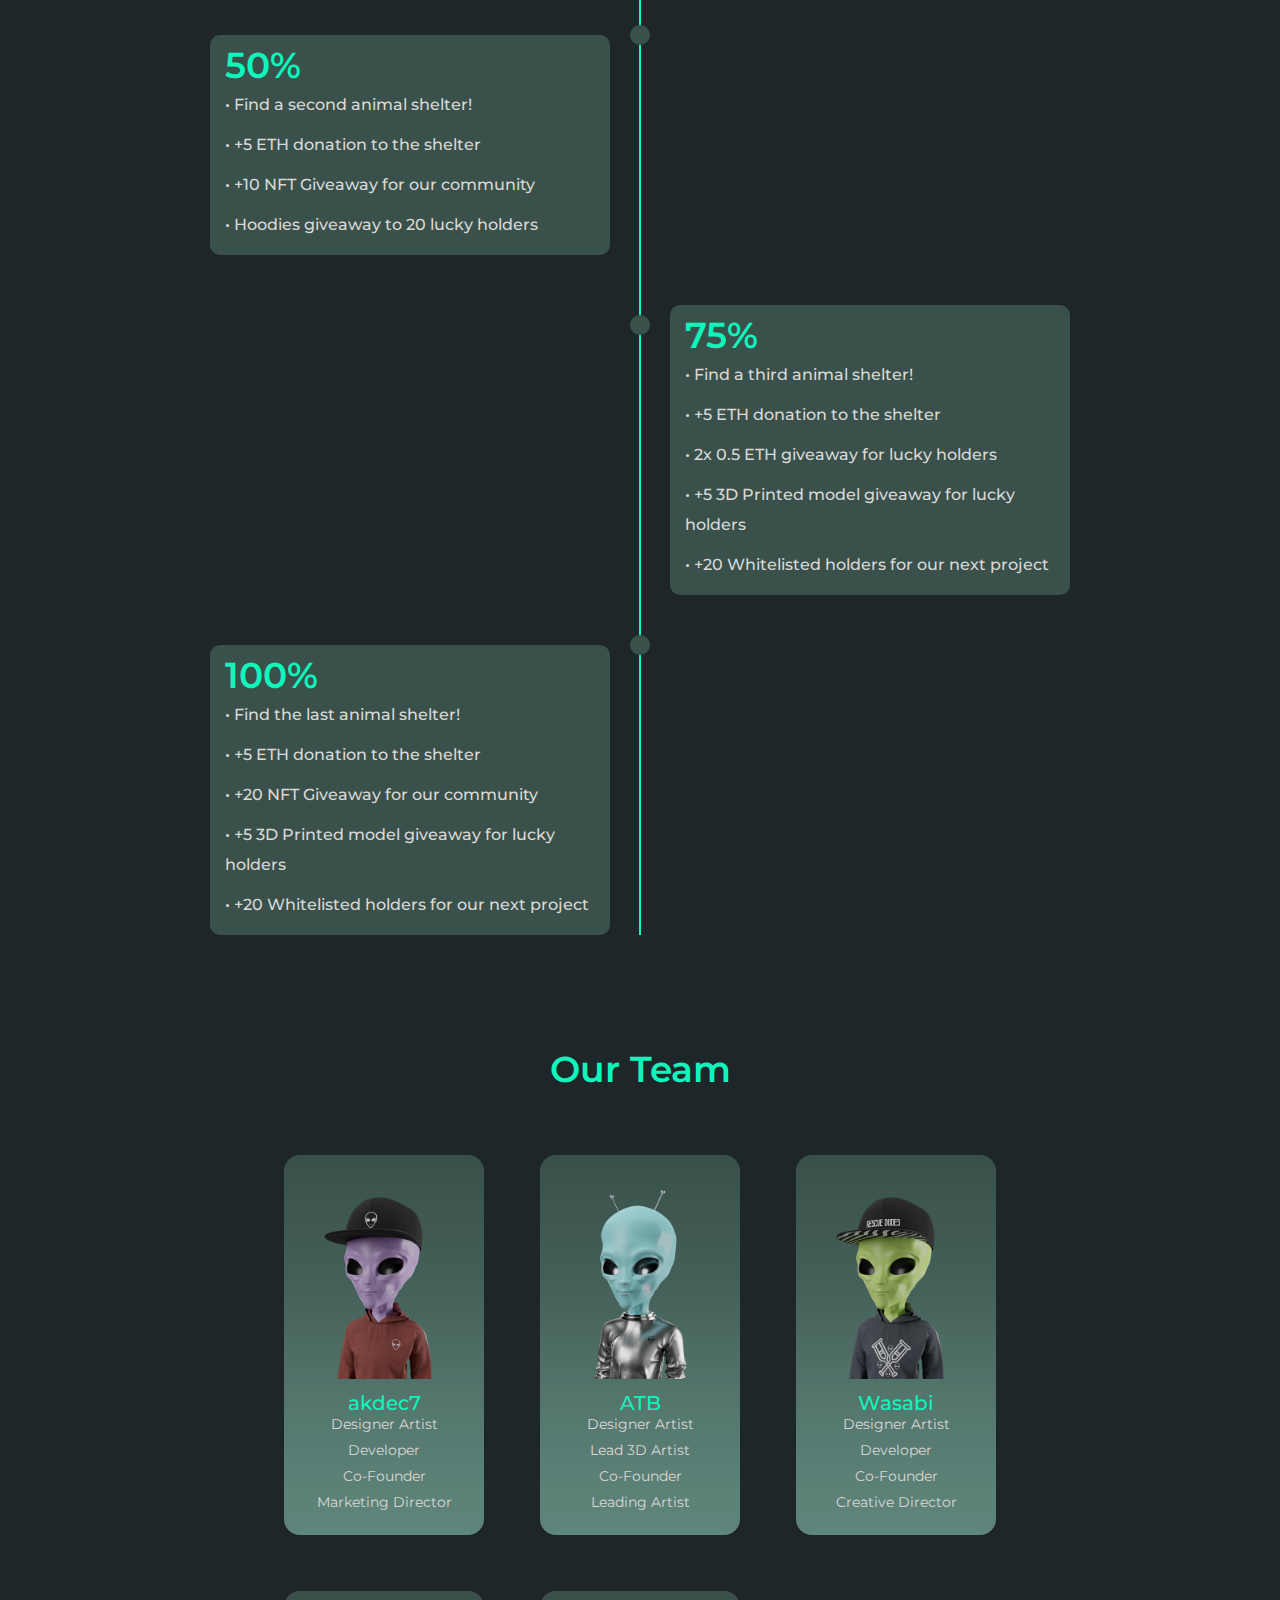
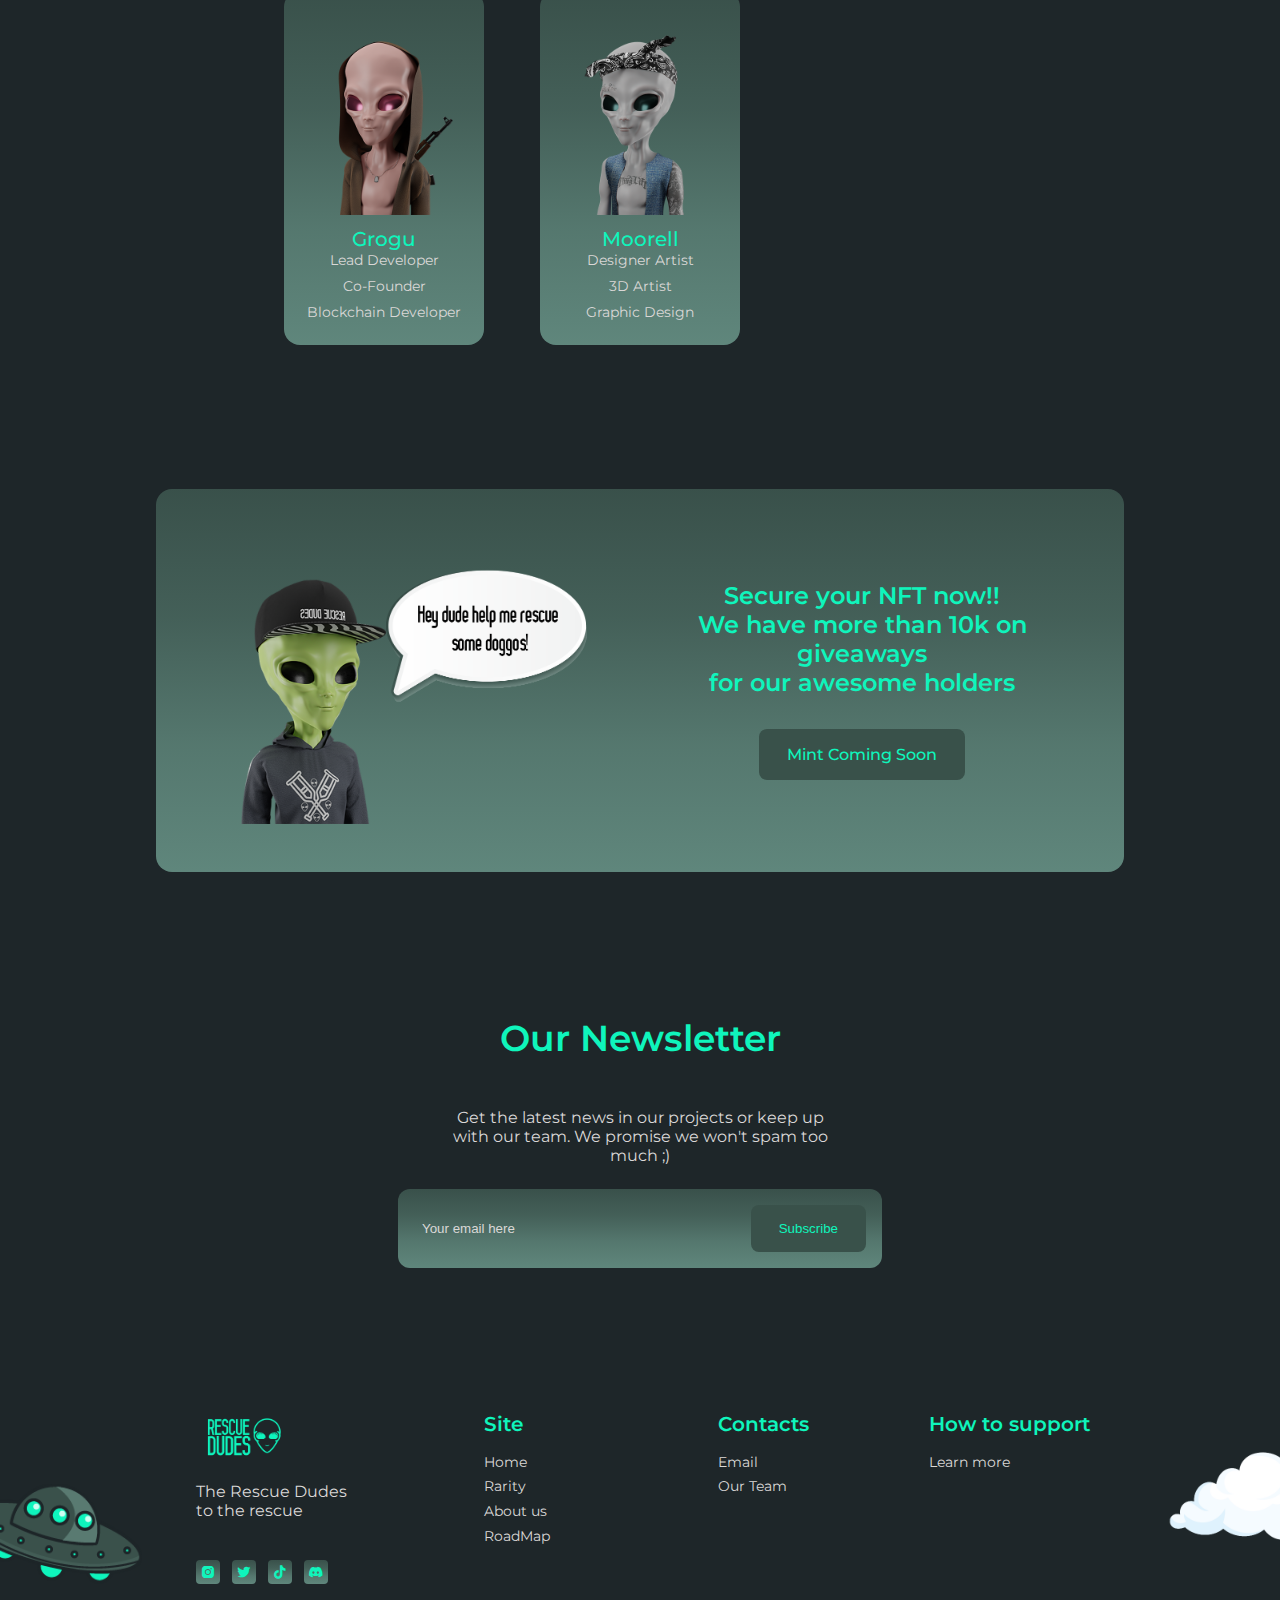
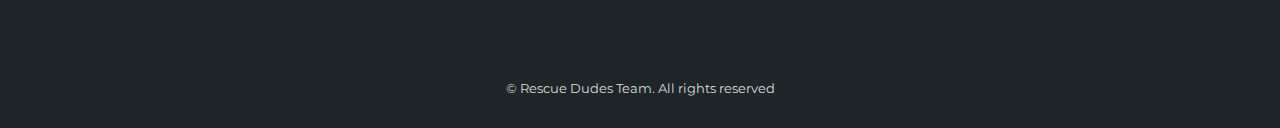
==== commit 8b7ea637: "Updated line throug to check work thats done" ====
--- a/index.html
+++ b/index.html
@@ -196,7 +196,7 @@
                     <div class="roadmap_content_l">
                       <h2>0%</h2>
                   
-                        <p>• Create Discord, Twitter, Instagram, TikTok and Website</p>
+                        <p class="done">• Create Discord, Twitter, Instagram, TikTok and Website</p>
                         <p>• Grow a strong community</p>
                         <p>• Promote and market our NFTs</p>
                       
--- a/assets/css/styles.css
+++ b/assets/css/styles.css
@@ -245,6 +245,11 @@
   background-color: var(--title-color);
   border-radius: 50%;
 
+}
+
+/* Crossout Roadmap */ 
+.done {
+  text-decoration: line-through;
 }
 
 /*=============== HOME ===============*/
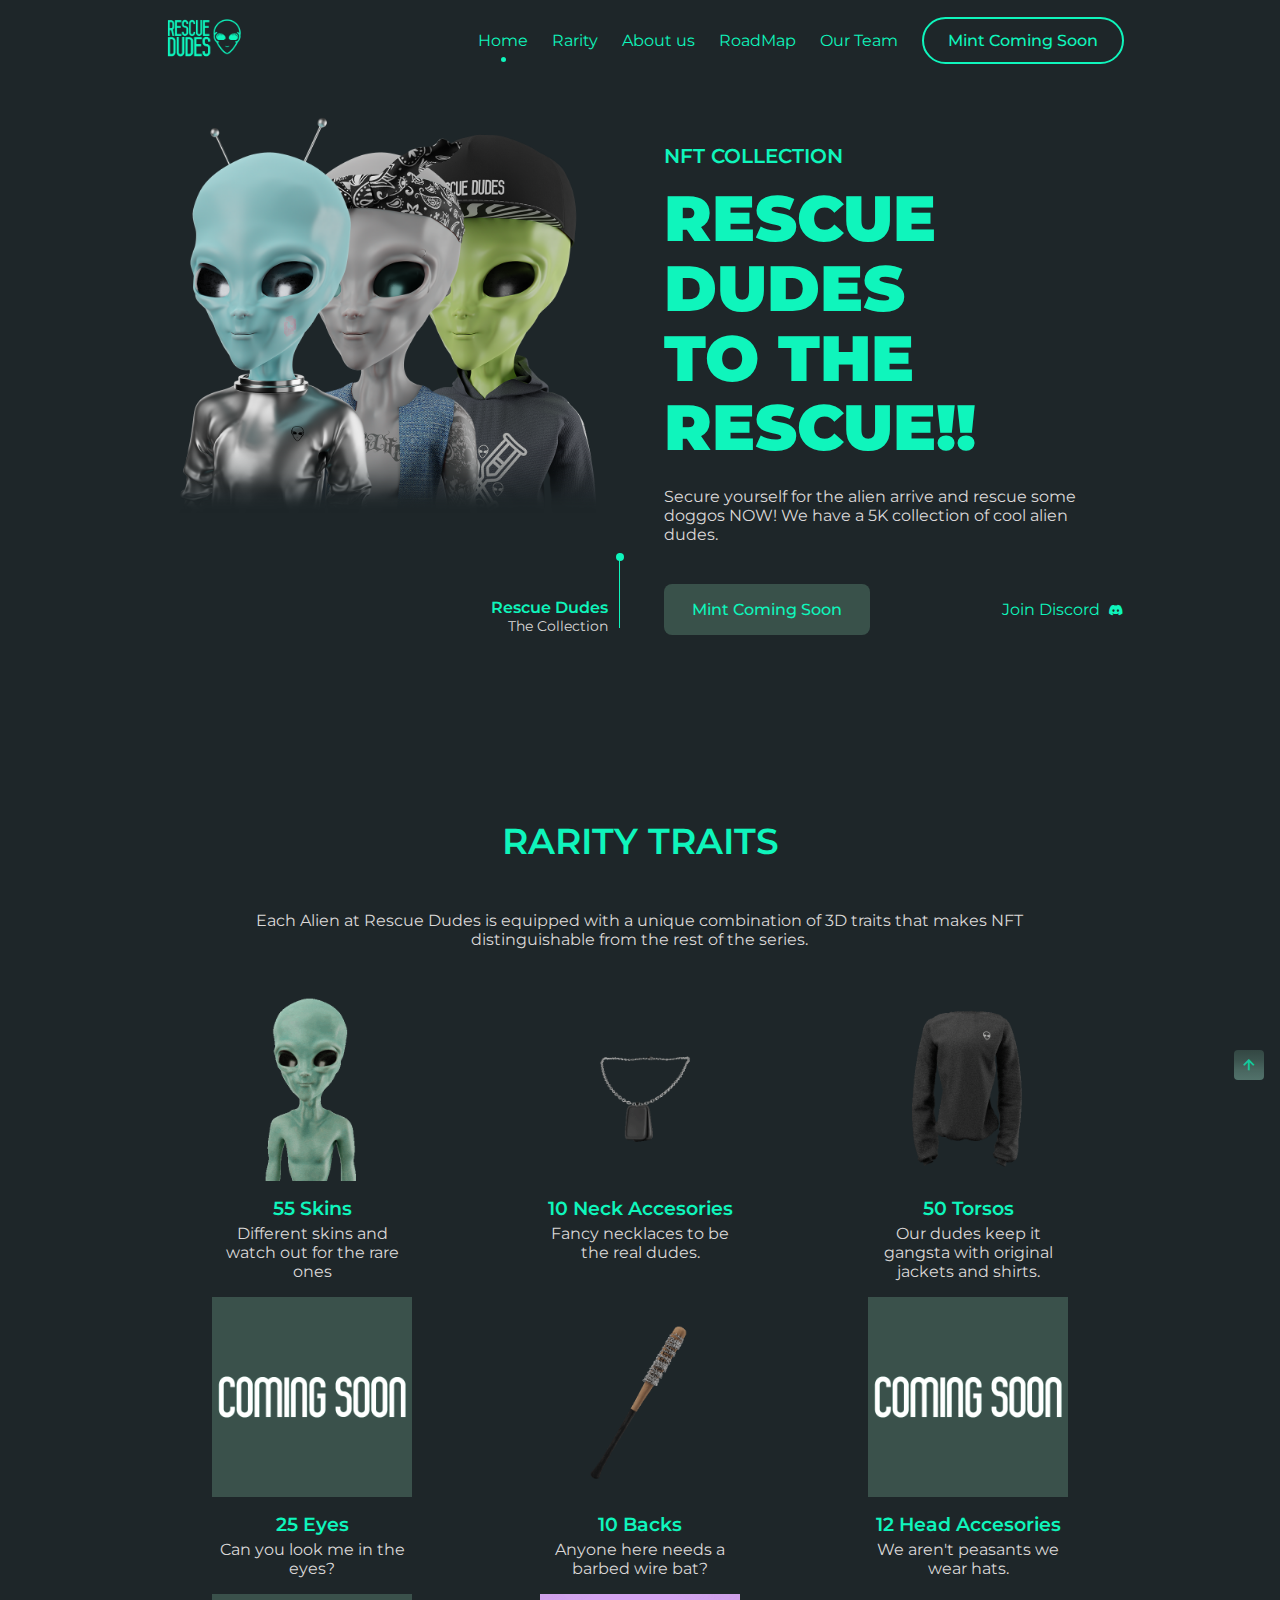
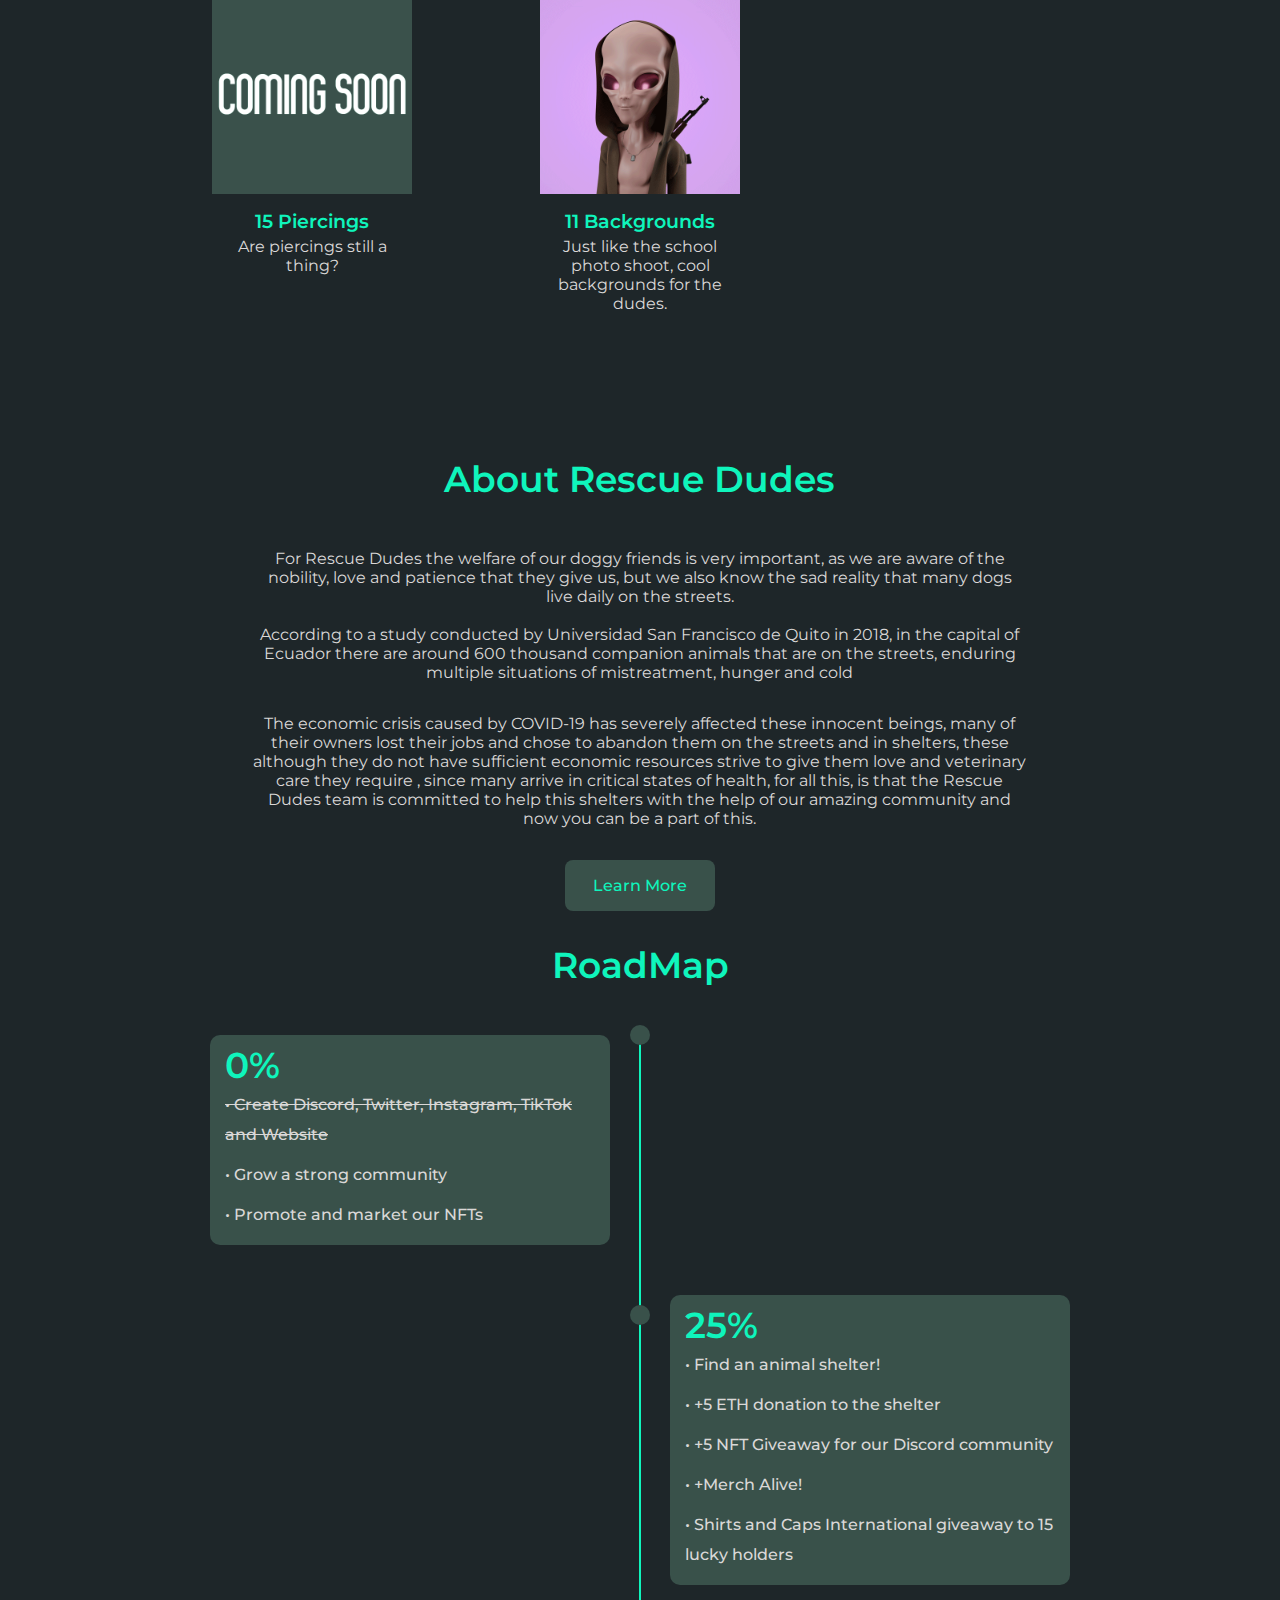
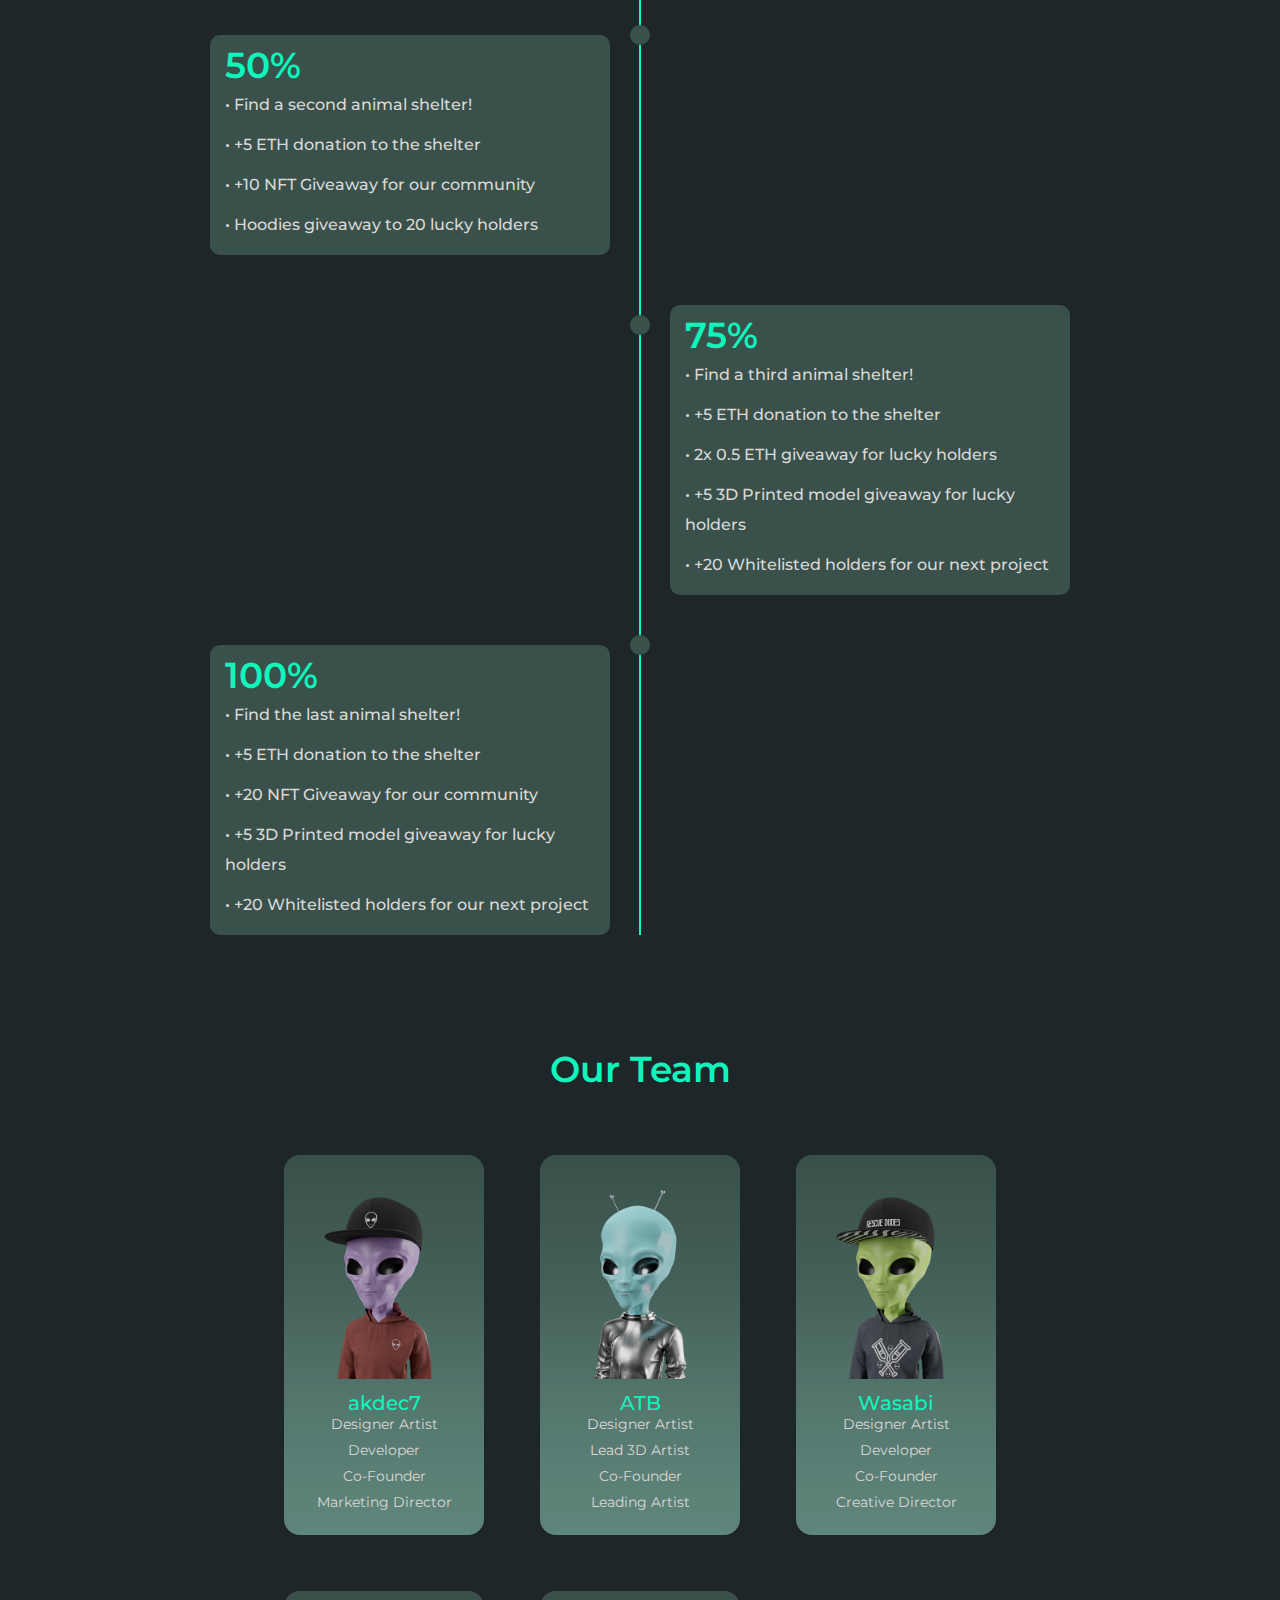
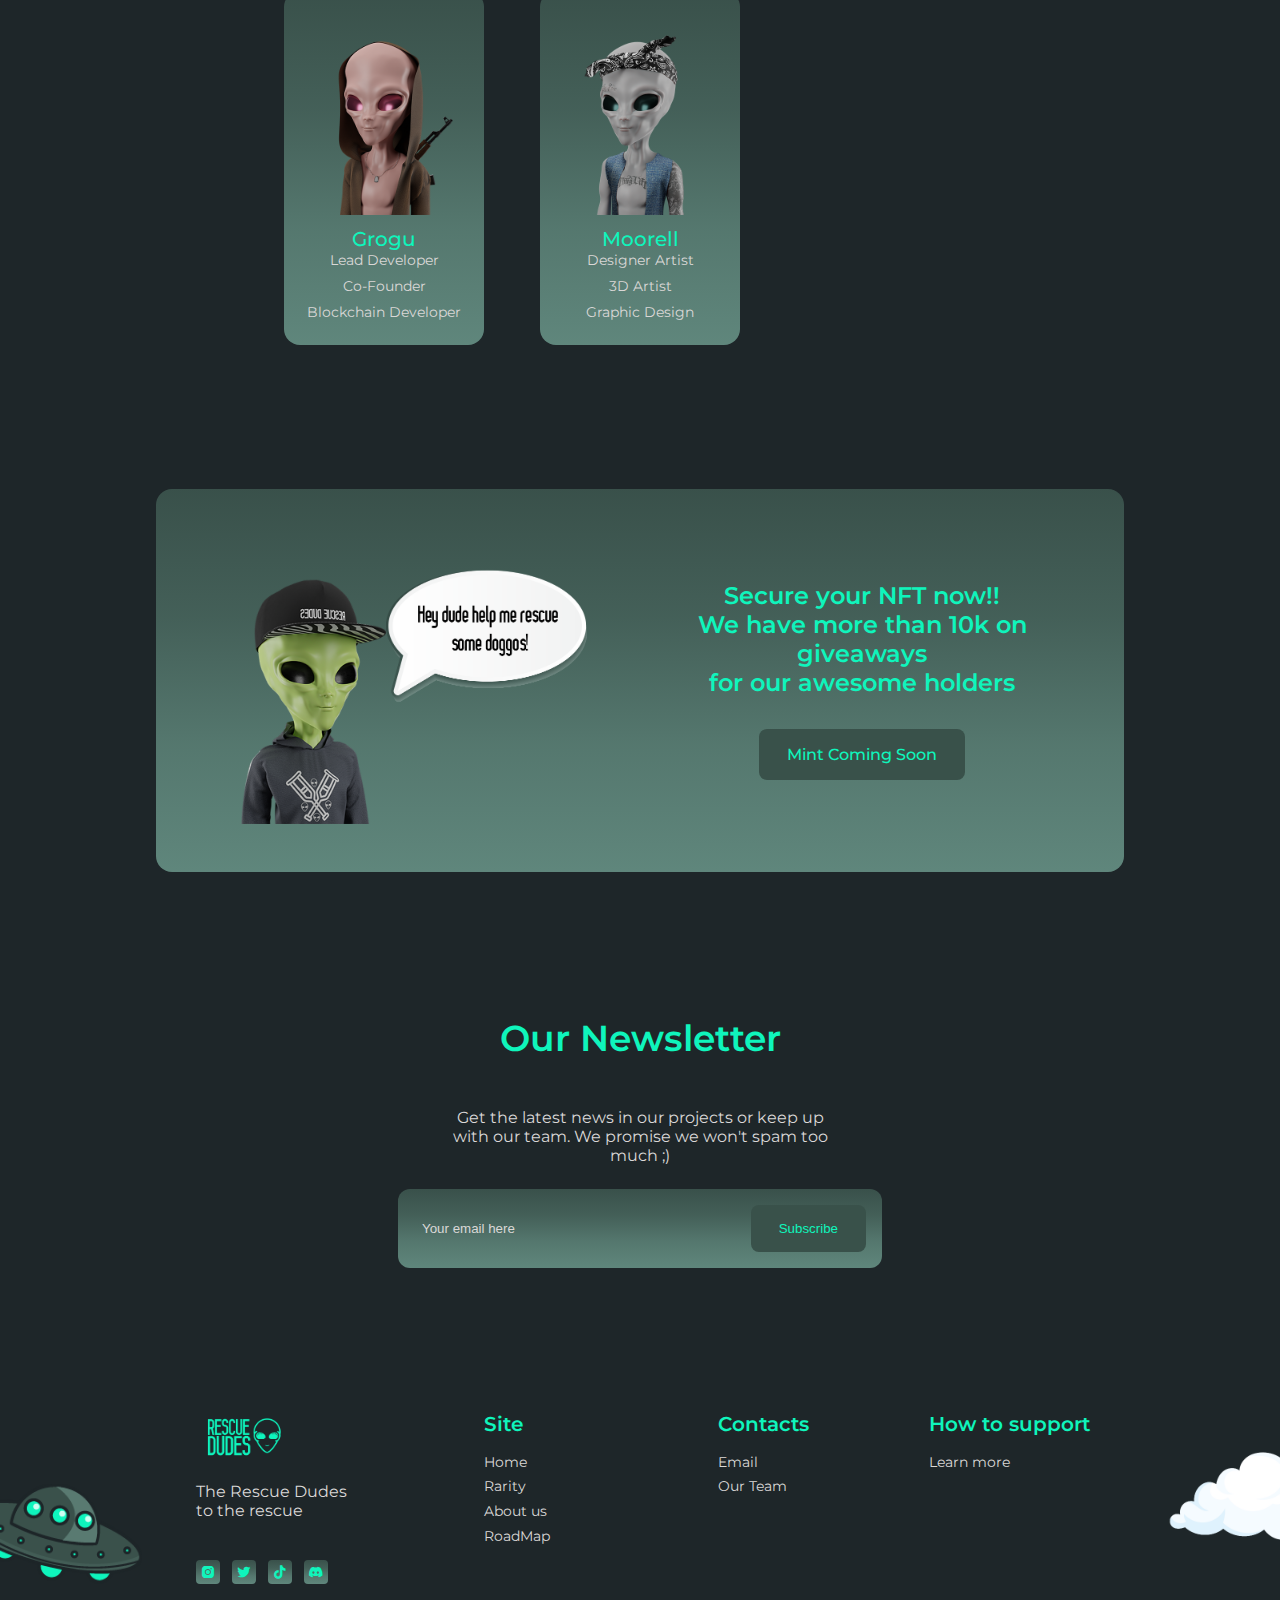
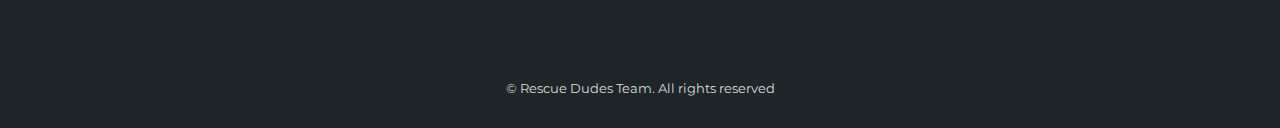
==== commit 536136fd: "Added images" ====
--- a/index.html
+++ b/index.html
@@ -139,9 +139,9 @@
                 </div>
 
                 <div class="category_data">
-                  <img src="assets/img/comingsoon-accesories.gif" alt="" class="category_img">
+                  <img src="assets/img/back-accesorie.gif" alt="" class="category_img">
                   <h3 class="category_title">10 Backs</h3>
-                  <p class="category_description">Anyone here needs a katana?</p>
+                  <p class="category_description">Anyone here needs a barbed wire bat?</p>
                 </div>
 
                 <div class="category_data">
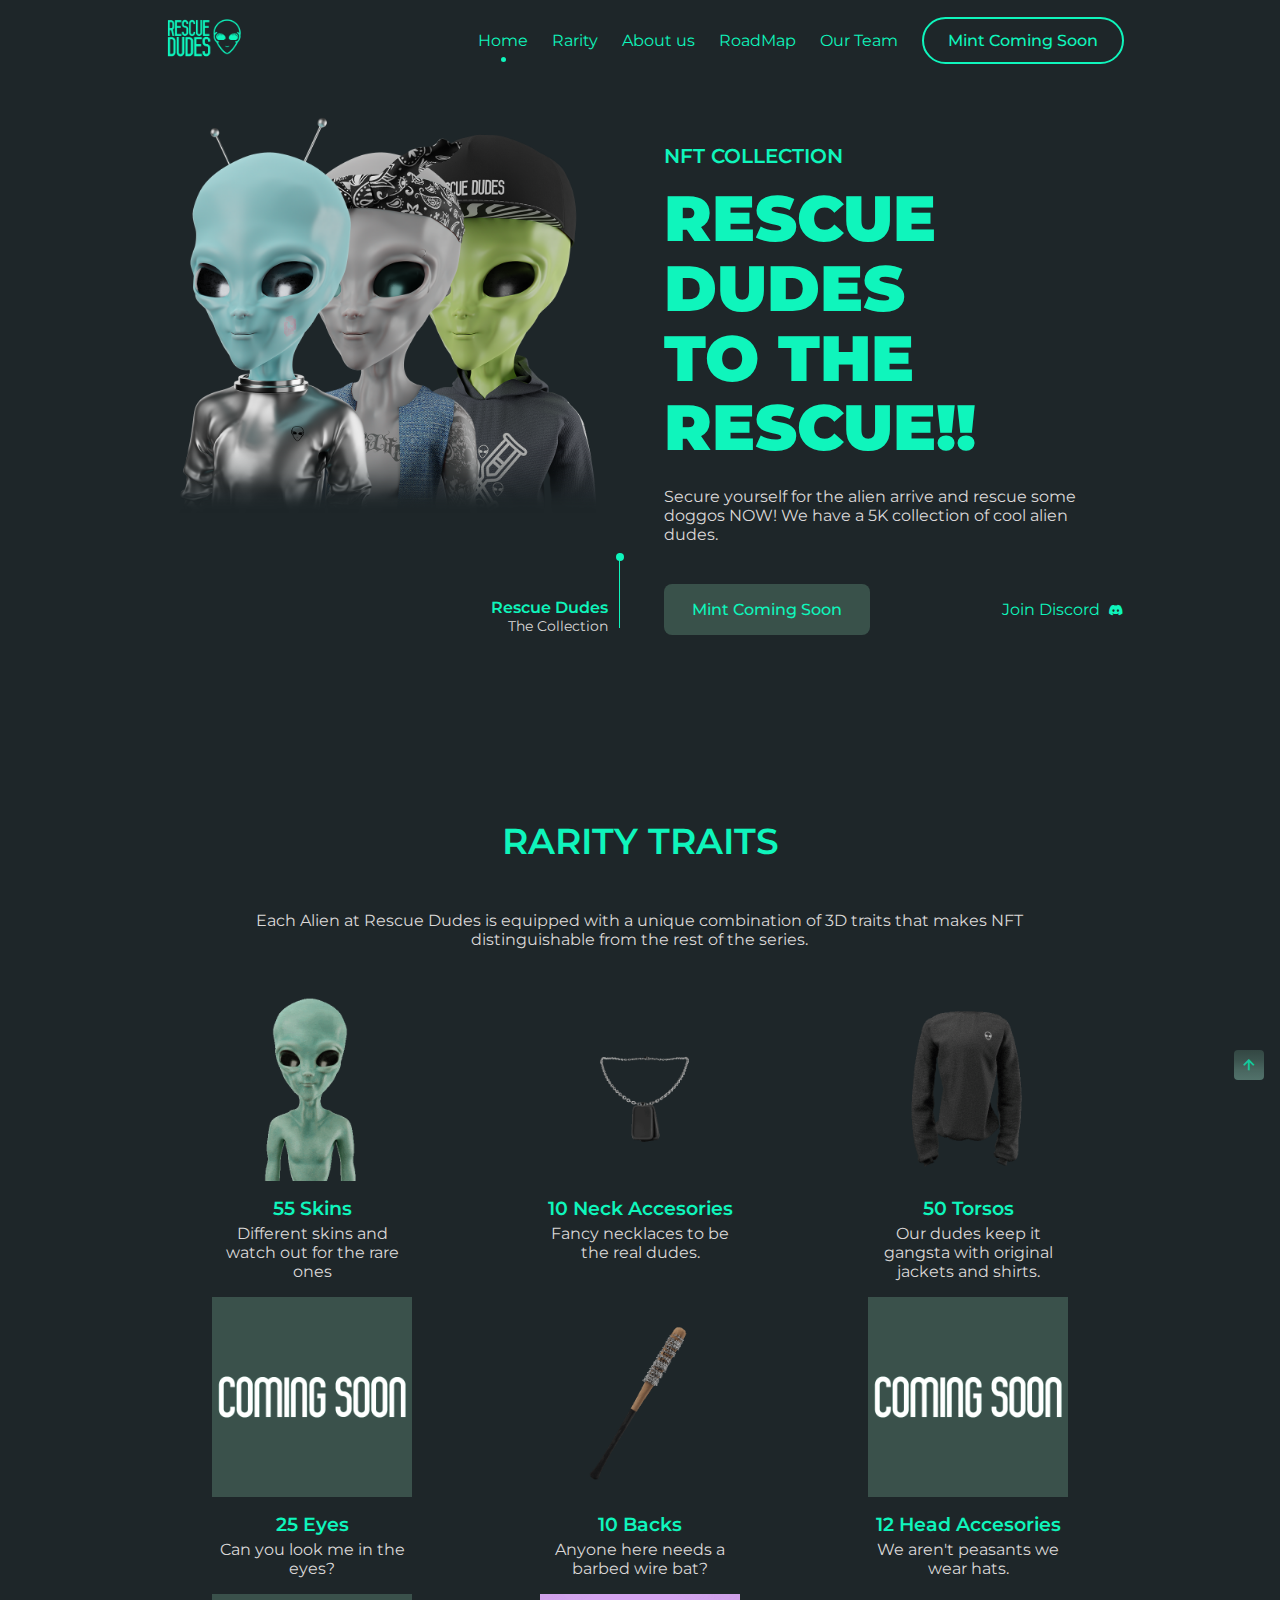
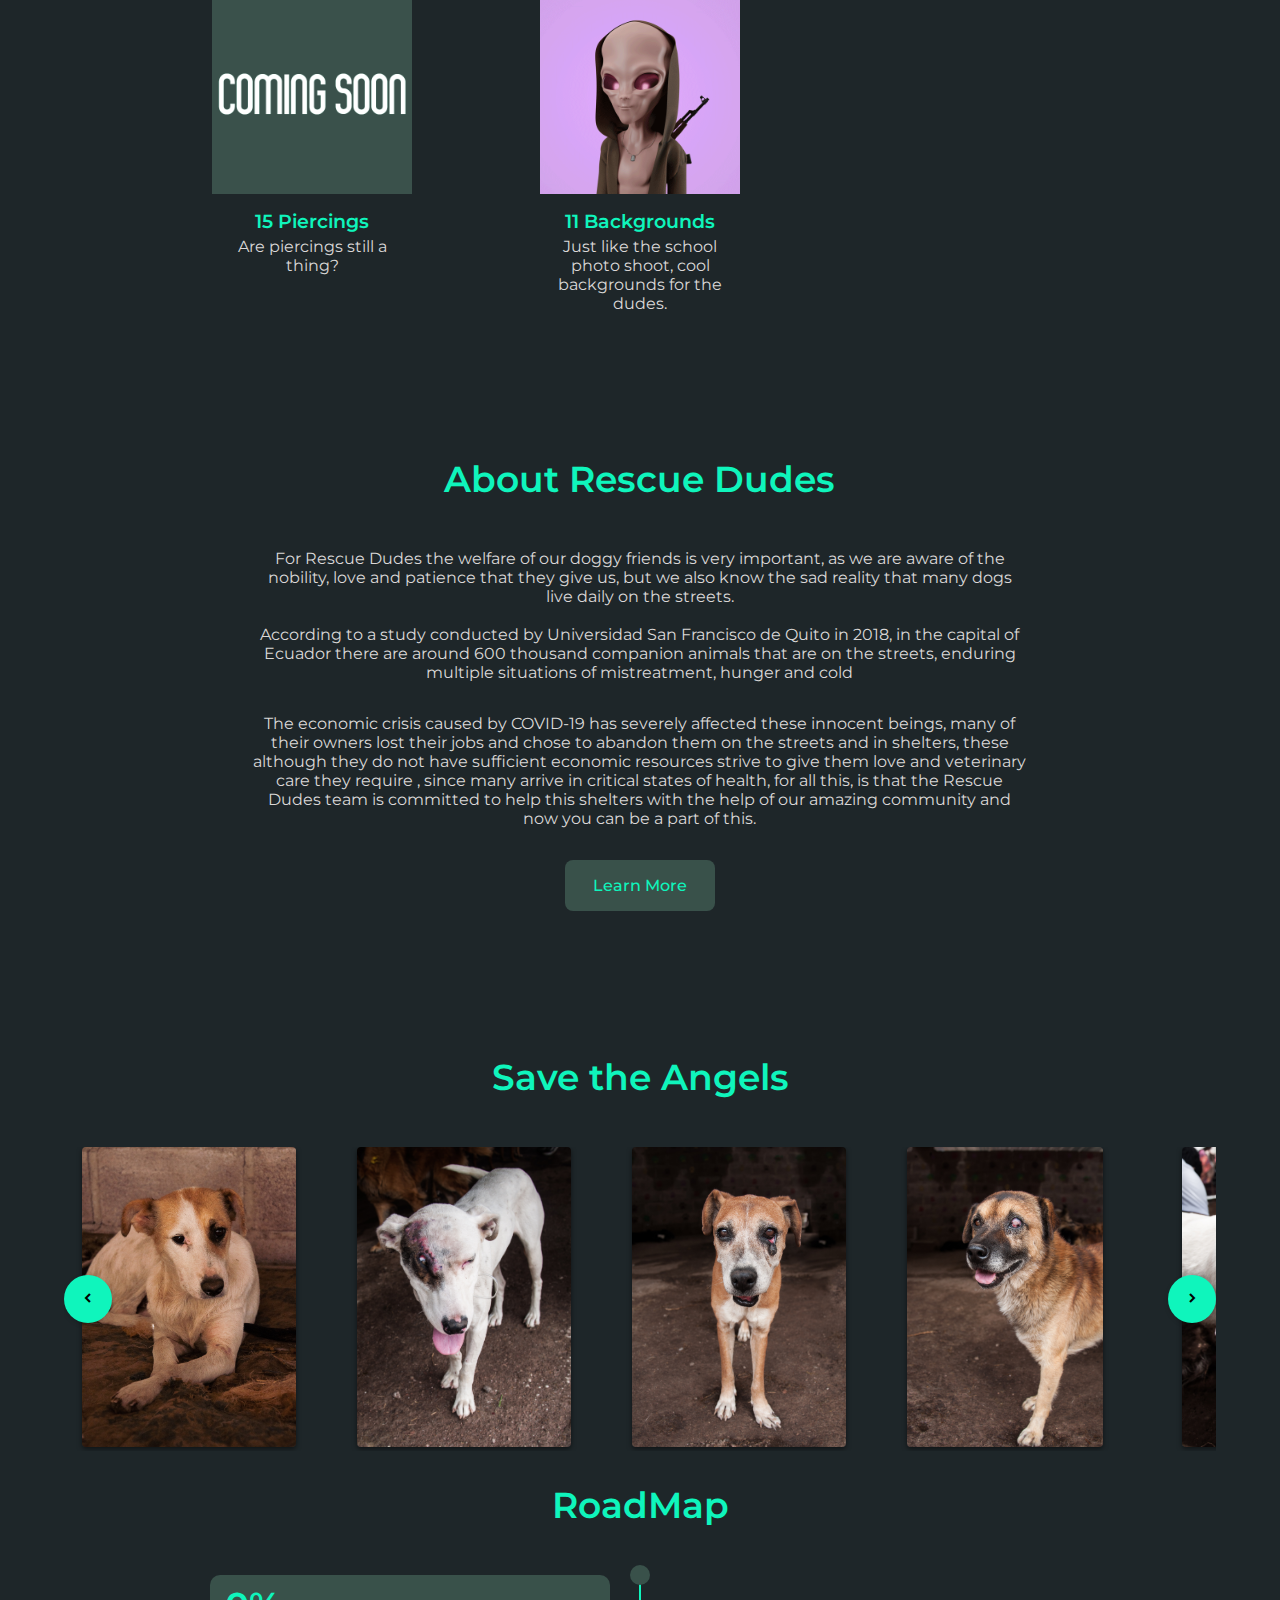
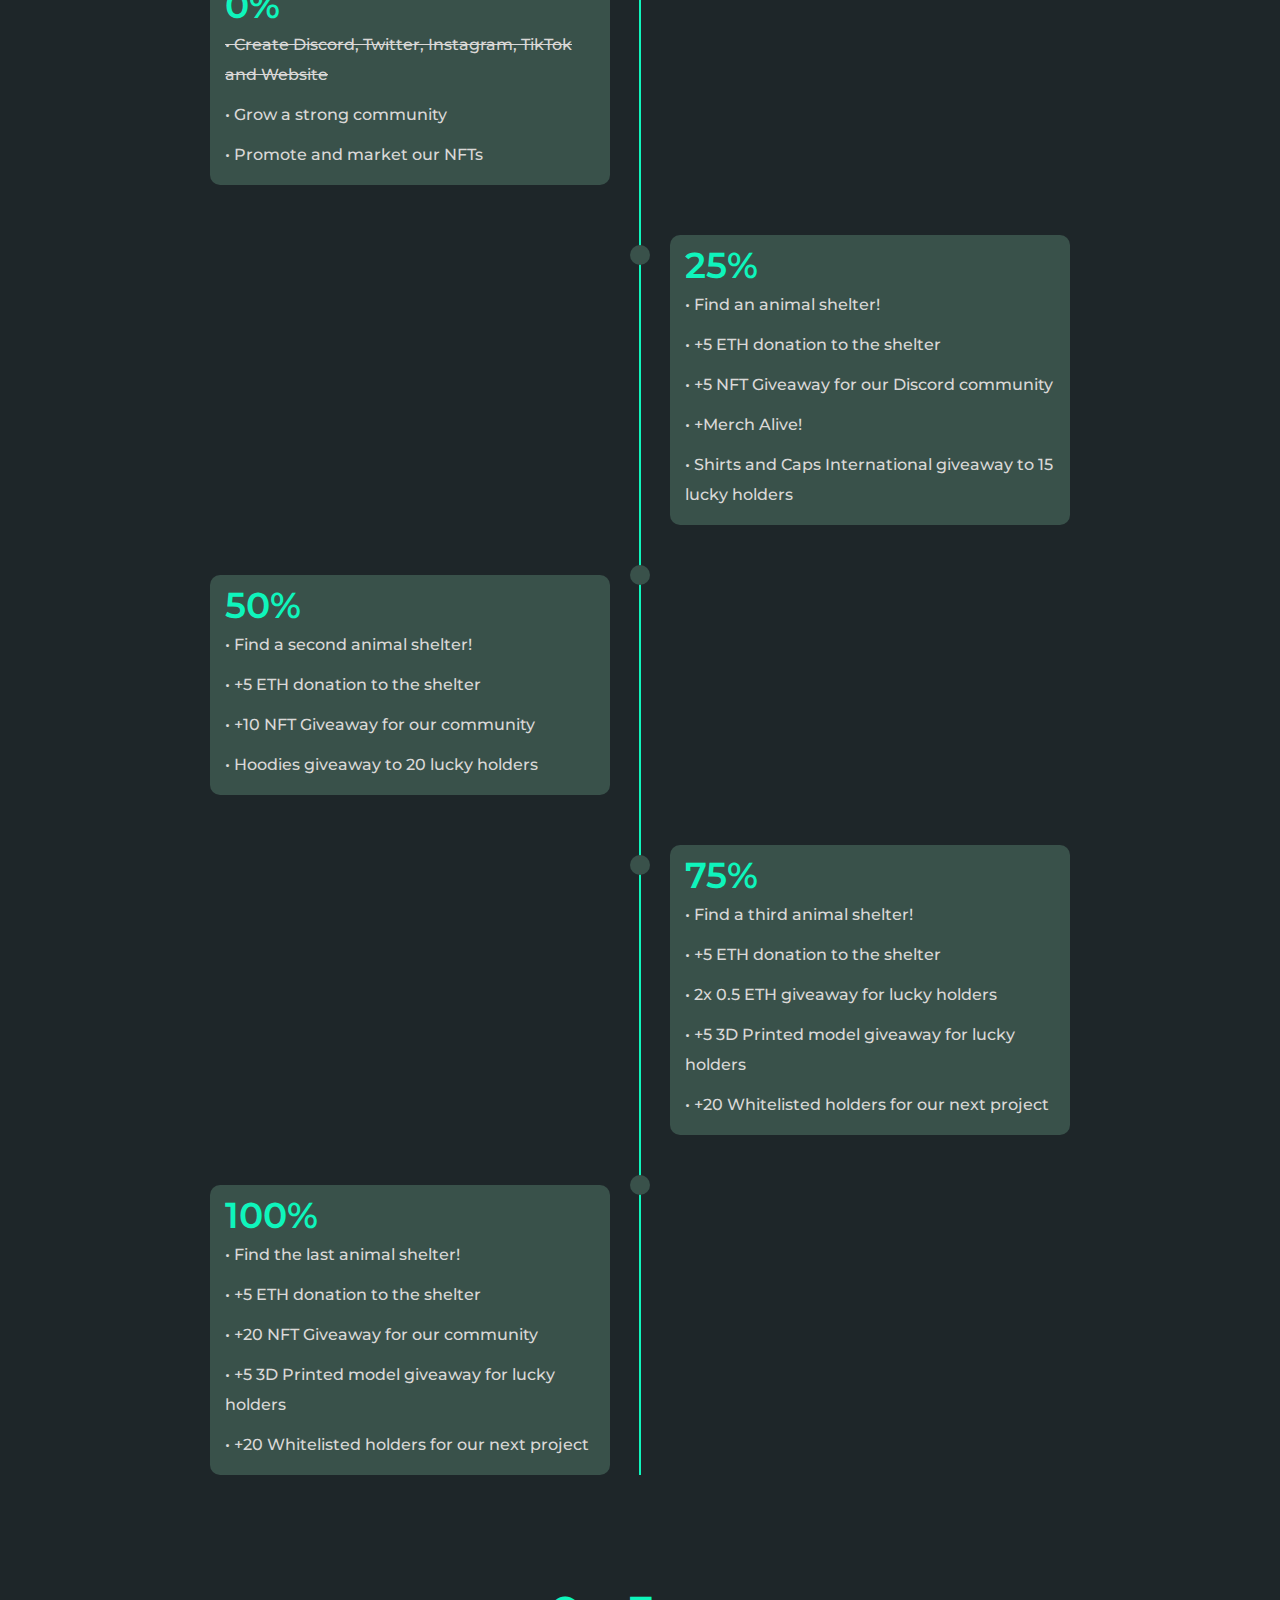
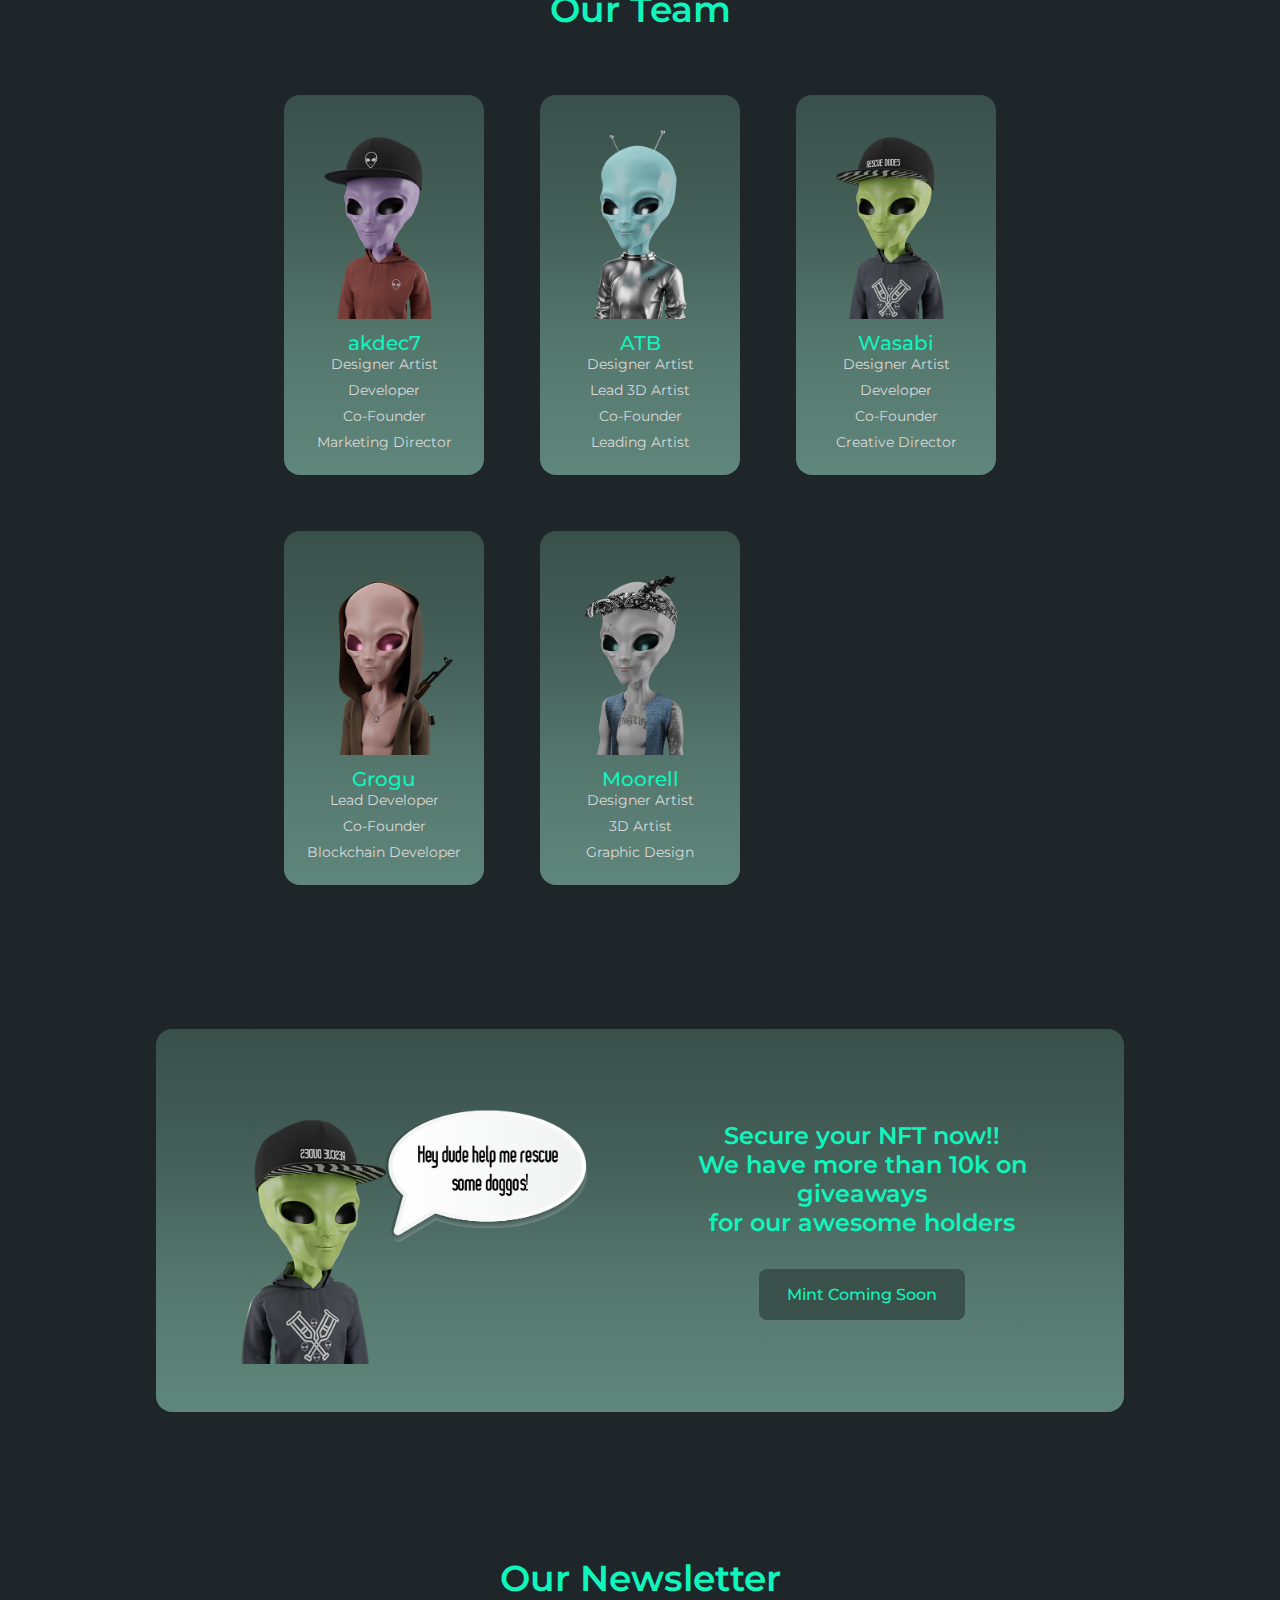
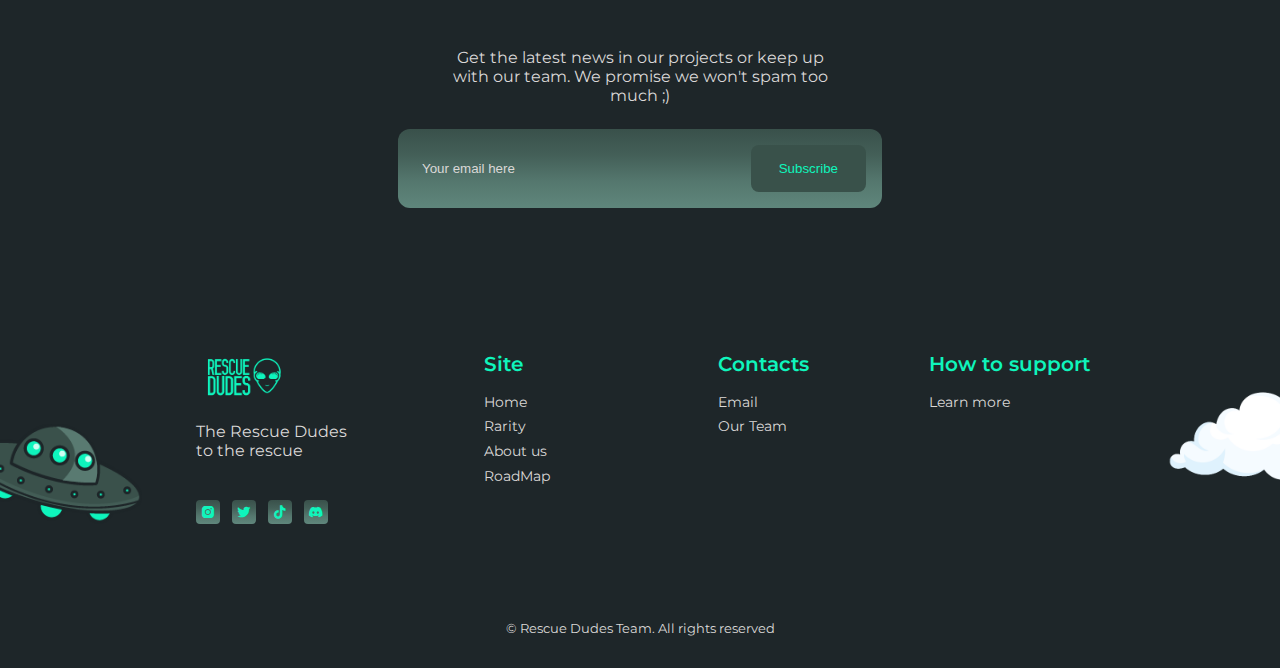
==== commit e4234726: "Added Carousel to RD" ====
--- a/index.html
+++ b/index.html
@@ -185,6 +185,110 @@
               </div>
             </section>
 
+            <!--==================== CAROUSEL ===========================-->
+            <section class="section about" id="about">
+              <div class="carousel">
+                <h2 class="section_title">Save the Angels</h2>
+                <div class="slick-list" id="slick-list">
+                  <button class="slick-arrow slick-prev" id="button-prev">
+                    <i class='bx bxs-chevron-left' ></i>
+                  </button>
+                  <div class="slick-track" id="track">
+                    <div class="slick">
+                      <div>
+                        <a href="">
+                          
+                          <picture>
+                            <img src="assets/img/dog-1.jpg" alt="">
+                          </picture>
+                        </a>
+                      </div>
+                    </div>
+
+                    <div class="slick">
+                      <div>
+                        <a href="">
+                          
+                          <picture>
+                            <img src="assets/img/dog-2.jpg" alt="">
+                          </picture>
+                        </a>
+                      </div>
+                    </div>
+
+                    <div class="slick">
+                      <div>
+                        <a href="">
+                          
+                          <picture>
+                            <img src="assets/img/dog-3.jpg" alt="">
+                          </picture>
+                        </a>
+                      </div>
+                    </div>
+
+                    <div class="slick">
+                      <div>
+                        <a href="">
+                          
+                          <picture>
+                            <img src="assets/img/dog-4.jpg" alt="">
+                          </picture>
+                        </a>
+                      </div>
+                    </div>
+
+                    <div class="slick">
+                      <div>
+                        <a href="">
+                          
+                          <picture>
+                            <img src="assets/img/dog-5.jpg" alt="">
+                          </picture>
+                        </a>
+                      </div>
+                    </div>
+
+                    <div class="slick">
+                      <div>
+                        <a href="">
+          
+                          <picture>
+                            <img src="assets/img/dog-6.jpg" alt="">
+                          </picture>
+                        </a>
+                      </div>
+                    </div>
+
+                    <div class="slick">
+                      <div>
+                        <a href="">
+                          
+                          <picture>
+                            <img src="assets/img/dog-7.jpg" alt="">
+                          </picture>
+                        </a>
+                      </div>
+                    </div>
+
+                    <div class="slick">
+                      <div>
+                        <a href="">
+                          
+                          <picture>
+                            <img src="assets/img/dog-8.jpg" alt="">
+                          </picture>
+                        </a>
+                      </div>
+                    </div>
+                  
+                </div>
+                <button class="slick-arrow slick-next" id="button-next">
+                  <i class='bx bxs-chevron-right' ></i>
+                </button>
+              </div>
+            </section>
+
             <!--==================== ROADMAP ===========================-->
             <section class="roadmap_section" id="roadmap">
             <h1 class="section_title about_title roadmap_data">RoadMap</h1>
--- a/assets/css/styles.css
+++ b/assets/css/styles.css
@@ -104,6 +104,10 @@
   cursor: pointer;
   font-family: var(--body-font);
   font-size: var(--normal-font-size);
+}
+small h4 {
+  margin: 0;
+  padding: 0;
 }
 
 /*=============== REUSABLE CSS CLASSES ===============*/
@@ -426,6 +430,93 @@
   width: 200px;
   justify-self: center;
 }
+
+/*=============== CAROUSEL ===============*/
+.slick-list {
+  position: relative;
+  display: flex;
+  align-items: center;
+  width: fit-content;
+  height: 304px; 
+  padding: 10px 0px;
+  margin: 0px auto;
+  max-width: 90vw;
+  overflow: hidden;
+}
+
+.slick-track {
+  position: relative;
+  top: 0;
+  left: 0;
+  display: flex;
+  justify-content: center;
+  transition: .5s ease-in-out;
+}
+
+.slick {
+  position: relative;
+  width: 275px;
+  padding: 0 18px;
+  float: left;
+  box-sizing: border-box;
+  display: flex;
+  height: 100%;
+
+}
+
+.slick h4 {
+  position: absolute;
+  z-index: 1;
+  font-size: 22px;
+  line-height: 23px;
+  padding: 40px;
+}
+
+.slick h4 small {
+  font-size: 15px;
+  display: block;
+}
+
+.slick a img {
+  object-fit: cover;
+  height: 300px;
+  width: 100%;
+  border-radius: 4px;
+  box-shadow: 0 2px 5px 0 rgba(0,0,0,.5);
+  transition: .3s ease-in-out;
+}
+
+.slick a img:hover{
+  opacity: .85;
+}
+
+.slick-arrow {
+  border-radius: 30px;
+  background-color: var(--title-color);
+  position: absolute;
+  z-index: 4;
+  width: 48px;
+  height: 48px;
+  text-align: center;
+  box-shadow: 0 2px 5px 0 rgba(0,0,0,.15);
+  border: 0;
+  cursor: pointer;
+}
+
+.slick-arrow:focus {
+  outline: 0;
+
+}  
+
+.slick-prev {
+  left: 0px;
+}
+
+
+.slick-next {
+  right: 0px;
+}
+ 
 
 /*=============== ROADMAP ===============*/
 .container_roadmap {
